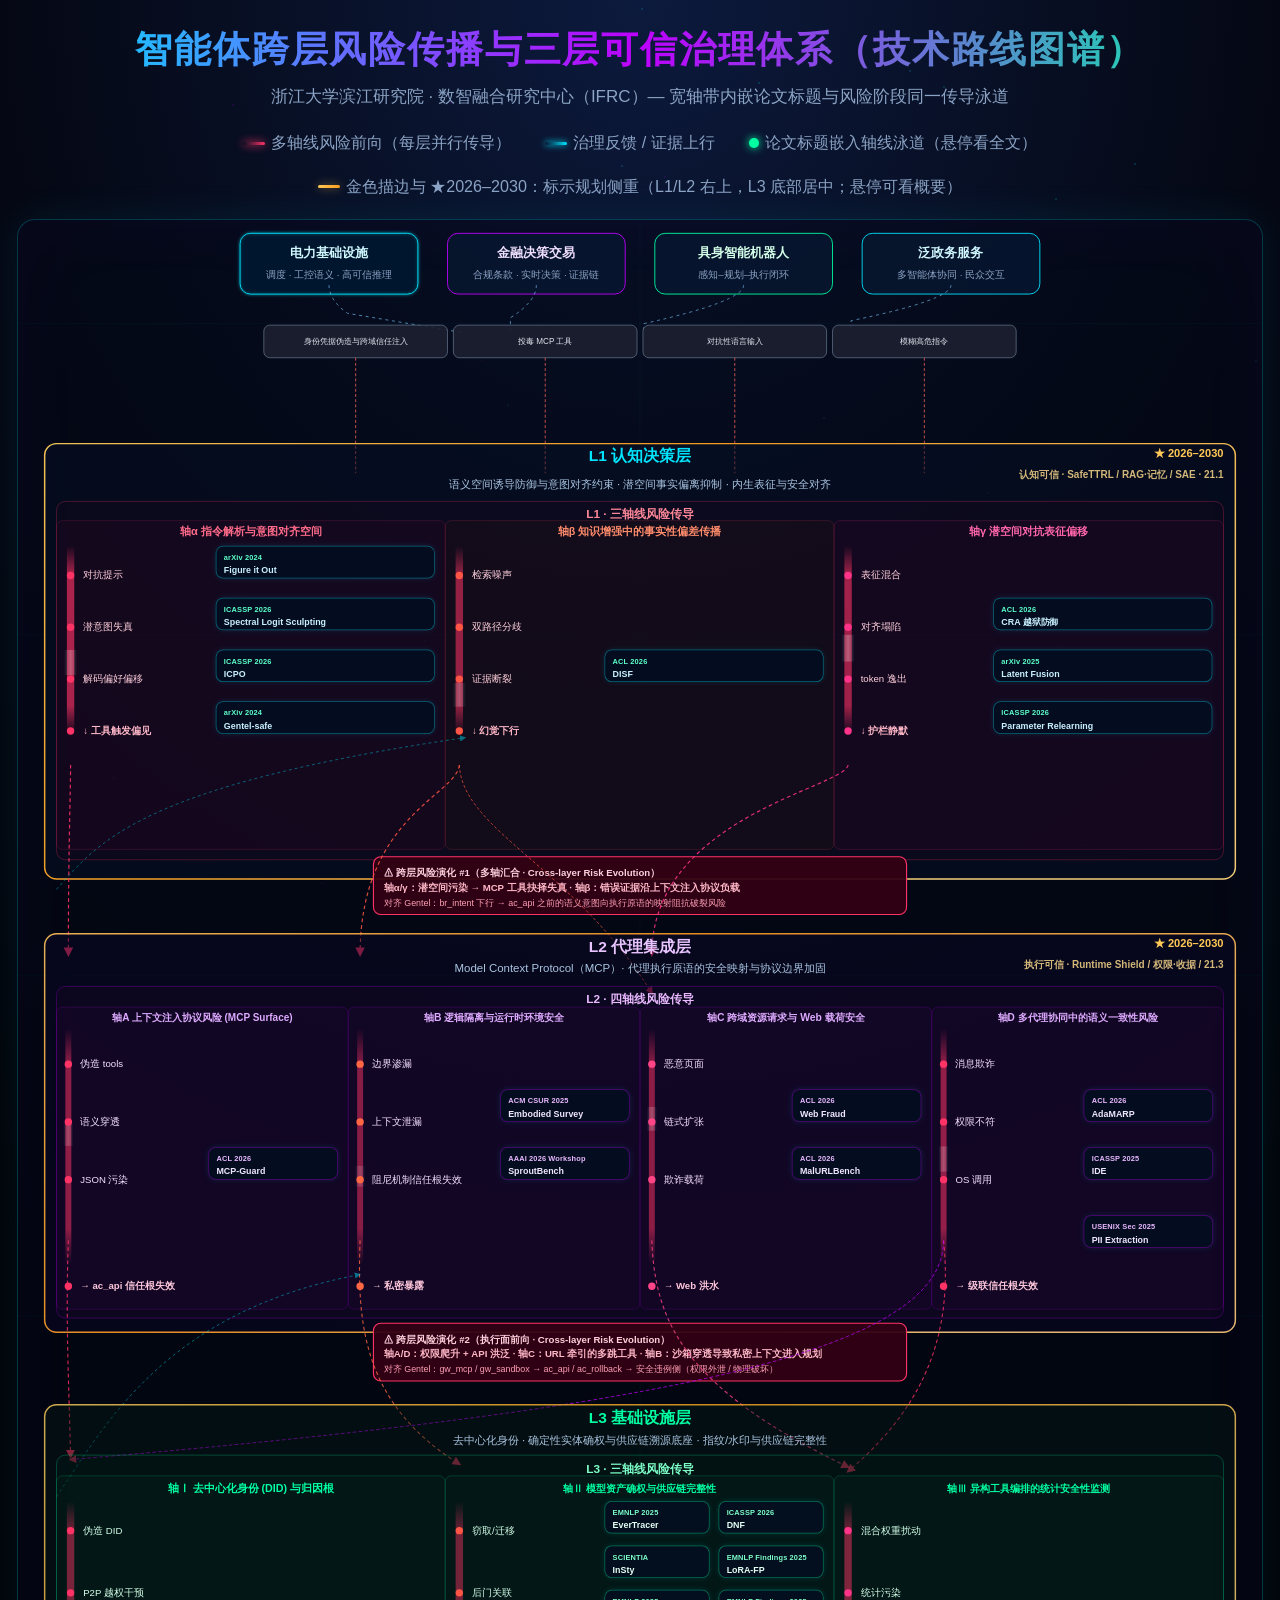
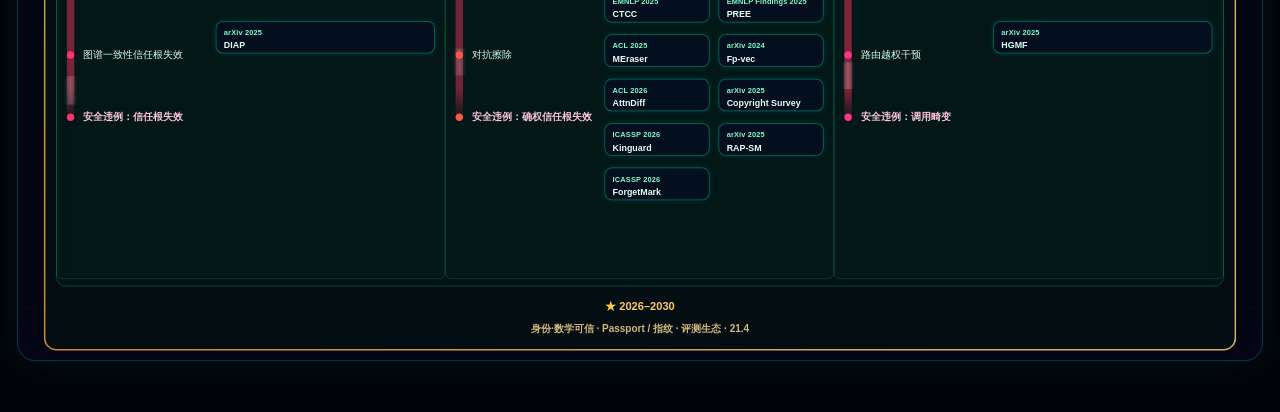
==== agent-trust-governance.html @ 6b352c1f "Update IFRC site: people roster, photos, and multilingual consistency. Co-authored-by: Cursor <curso" ====
<!DOCTYPE html>
<html lang="zh-CN">
<head>
  <meta charset="UTF-8" />
  <meta name="viewport" content="width=device-width, initial-scale=1" />
  <title>智能体跨层风险传播与三层可信治理体系 | 浙江大学滨江研究院数智融合研究中心</title>
  <script src="topology-i18n.js"></script>
  <style>
    :root {
      --bg-deep: #050814;
      --cy: #00e5ff;
      --pu: #bf00ff;
      --gn: #00ffa3;
      --rd: #ff3366;
      --amb: #7ecbff;
      --text: #e8f4ff;
      --text-dim: #8ba3c4;
      --panel: rgba(6, 14, 32, 0.92);
    }

    * { box-sizing: border-box; margin: 0; padding: 0; }

    html, body {
      min-height: 100%;
      font-family: "Segoe UI", "PingFang SC", "Microsoft YaHei", sans-serif;
      font-size: 17px;
      color: var(--text);
      background: radial-gradient(ellipse 100% 70% at 50% 0%, #0c1a3d 0%, var(--bg-deep) 50%, #020308 100%);
      overflow-x: auto;
    }

    .stars {
      position: fixed;
      inset: 0;
      pointer-events: none;
      z-index: 0;
      opacity: 0.65;
      background-image:
        radial-gradient(1px 1px at 12% 18%, rgba(255,255,255,0.35) 50%, transparent 51%),
        radial-gradient(1px 1px at 78% 42%, rgba(0,229,255,0.35) 50%, transparent 51%),
        radial-gradient(1.5px 1.5px at 44% 76%, rgba(191,0,255,0.3) 50%, transparent 51%);
      animation: twinkle 10s ease-in-out infinite alternate;
    }
    @keyframes twinkle {
      to { opacity: 1; filter: brightness(1.12); }
    }

    .page {
      position: relative;
      z-index: 1;
      max-width: 1720px;
      margin: 0 auto;
      padding: 1.5rem 1rem 3rem;
    }

    header {
      text-align: center;
      margin-bottom: 1.25rem;
    }
    header h1 {
      font-size: clamp(1.35rem, 3.2vw, 2.15rem);
      font-weight: 800;
      letter-spacing: 0.05em;
      background: linear-gradient(92deg, var(--cy), var(--pu), var(--gn));
      -webkit-background-clip: text;
      background-clip: text;
      color: transparent;
    }
    header .sub {
      margin-top: 0.5rem;
      font-size: 1rem;
      line-height: 1.65;
      color: var(--text-dim);
    }
    .legend {
      display: flex;
      flex-wrap: wrap;
      justify-content: center;
      gap: 1.25rem 2rem;
      margin: 1rem 0 1.25rem;
      font-size: 0.95rem;
      color: var(--text-dim);
    }
    .legend span { display: inline-flex; align-items: center; gap: 0.35rem; }
    .legend i {
      width: 22px;
      height: 3px;
      border-radius: 2px;
      display: inline-block;
    }
    .legend .l-risk { background: linear-gradient(90deg, transparent, var(--rd)); box-shadow: 0 0 8px var(--rd); }
    .legend .l-gov { background: linear-gradient(90deg, transparent, var(--cy)); box-shadow: 0 0 6px var(--cy); }
    .legend .l-data { width: 10px; height: 10px; border-radius: 50%; background: var(--gn); box-shadow: 0 0 8px var(--gn); }
    .legend .l-future {
      width: 22px;
      height: 3px;
      border-radius: 2px;
      background: linear-gradient(90deg, #ffc857, #ff9f1c);
      box-shadow: 0 0 10px rgba(255, 200, 87, 0.55);
    }

    .mega-wrap {
      position: relative;
      width: 100%;
      border-radius: 18px;
      border: 1px solid rgba(0,229,255,0.22);
      box-shadow:
        0 0 40px rgba(0,229,255,0.08),
        inset 0 0 80px rgba(191,0,255,0.04);
      background: rgba(4, 10, 24, 0.55);
      overflow: visible;
    }

    .mega-wrap svg.graph-svg {
      display: block;
      width: 100%;
      height: auto;
      vertical-align: top;
    }

    /* 论文徽章 */
    .paper-badge-wrap {
      position: relative;
      width: 100%;
      height: 100%;
      display: flex;
      flex-direction: column;
      z-index: 1;
    }
    /* 悬停时抬升整枚胶囊；脚本会将 foreignObject 移到图层末尾以越过其它 SVG 兄弟 */
    .paper-badge-wrap:hover { z-index: 2147483647; }

    .axis-paper-block {
      box-sizing: border-box;
      flex: 1 1 auto;
      width: 100%;
      height: 100%;
      padding: 8px 10px;
      font-size: 12px;
      line-height: 1.38;
      font-family: "Segoe UI", "PingFang SC", "Microsoft YaHei", sans-serif;
      color: #c8f0ff;
      background: rgba(4, 14, 32, 0.94);
      border: 1px solid rgba(0, 229, 255, 0.42);
      border-radius: 10px;
      cursor: default;
      overflow: visible;
      word-break: break-word;
      hyphens: auto;
      box-shadow: 0 0 8px rgba(0, 229, 255, 0.12);
      transition: border-color 0.2s, box-shadow 0.2s, transform 0.15s;
    }
    .axis-paper-block:hover {
      border-color: rgba(191, 0, 255, 0.75);
      box-shadow: 0 0 14px rgba(191, 0, 255, 0.22);
      transform: translateY(-0.5px);
    }
    .axis-paper-block .pv {
      color: #5dffcb;
      font-weight: 700;
      font-size: 10px;
      display: block;
      margin-bottom: 2px;
      letter-spacing: 0.02em;
    }
    .axis-paper-block .paper-short {
      font-weight: 600;
      display: block;
    }

    .paper-tooltip {
      display: none;
      position: absolute;
      left: 0;
      top: calc(100% + 6px);
      z-index: 2147483647;
      min-width: min(360px, 72vw);
      max-width: min(400px, 86vw);
      padding: 10px 14px;
      font-size: 12px;
      line-height: 1.65;
      font-weight: 500;
      color: #eaf6ff;
      background: rgba(8, 18, 42, 0.97);
      border: 1px solid rgba(0, 229, 255, 0.45);
      border-radius: 12px;
      box-shadow: 0 12px 36px rgba(0, 0, 0, 0.55), 0 0 20px rgba(191, 0, 255, 0.15);
      white-space: pre-wrap;
      pointer-events: none;
    }
    .paper-badge-wrap:hover .paper-tooltip {
      display: block;
    }
    .axis-paper-block.layer2 { border-color: rgba(191, 0, 255, 0.42); color: #f0e6ff; }
    .axis-paper-block.layer2 .pv { color: #e9b8ff; }
    .axis-paper-block.layer3 { border-color: rgba(0, 255, 163, 0.42); color: #e4fff4; }
    .axis-paper-block.layer3 .pv { color: #7dffc8; }

    /* 嵌入主页 iframe：与主页 body 同款多层渐变，视觉一体；禁止滚动条 */
    html.topology-embed {
      overflow: hidden;
      max-width: 100%;
      background-color: #050814;
      background-image:
        radial-gradient(ellipse 100% 70% at 50% 0%, #0c1a3d 0%, transparent 58%),
        radial-gradient(ellipse 90% 50% at 92% 22%, rgba(191, 0, 255, 0.055), transparent 52%),
        radial-gradient(ellipse 85% 48% at 8% 32%, rgba(0, 229, 255, 0.045), transparent 50%),
        linear-gradient(180deg, #050814 0%, #020308 100%);
    }

    body.topology-embed {
      min-height: 0;
      overflow: hidden;
      background-color: transparent;
      background-image: none;
    }
    body.topology-embed .stars { display: none; }
    body.topology-embed header,
    body.topology-embed .legend { display: none; }
    body.topology-embed .page {
      max-width: none;
      margin: 0;
      padding: 0;
    }
    body.topology-embed .mega-wrap {
      border: none;
      border-radius: 0;
      box-shadow: none;
      background: transparent;
    }
    body.topology-embed .axis-paper-block {
      font-size: 13px;
      line-height: 1.4;
      padding: 10px 12px;
      border-radius: 10px;
    }
    body.topology-embed .axis-paper-block .pv {
      font-size: 11px;
      margin-bottom: 3px;
    }
    body.topology-embed .paper-tooltip {
      font-size: 13px;
      line-height: 1.72;
      padding: 12px 16px;
      max-width: min(420px, 90vw);
    }
  </style>
</head>
<body>
  <script>
    (function () {
      if (/[?&]embed=1(?:&|$)/.test(location.search)) {
        document.documentElement.classList.add('topology-embed');
        document.body.classList.add('topology-embed');
      }
    })();
  </script>
  <div class="stars" aria-hidden="true"></div>
  <div class="page">
    <header>
      <h1 data-i18n="hdrTitle">智能体跨层风险传播与三层可信治理体系（技术路线图谱）</h1>
      <p class="sub" data-i18n="hdrSub">浙江大学滨江研究院 · 数智融合研究中心（IFRC）— 宽轴带内嵌论文标题与风险阶段同一传导泳道</p>
    </header>

    <div class="legend" aria-hidden="true">
      <span><i class="l-risk"></i> <span data-i18n="legRisk">多轴线风险前向（每层并行传导）</span></span>
      <span><i class="l-gov"></i> <span data-i18n="legGov">治理反馈 / 证据上行</span></span>
      <span><i class="l-data"></i> <span data-i18n="legData">论文标题嵌入轴线泳道（悬停看全文）</span></span>
      <span><i class="l-future"></i> <span data-i18n="legFuture">金色描边与 ★2026–2030：标示规划侧重（L1/L2 右上，L3 底部居中；悬停可看概要）</span></span>
    </div>

    <div class="mega-wrap" id="mega">
      <svg class="graph-svg" viewBox="0 0 1680 2350" xmlns="http://www.w3.org/2000/svg" aria-label="跨层技术路线图">
        <defs>
          <linearGradient id="gFutureStroke" x1="0%" y1="0%" x2="100%" y2="50%">
            <stop offset="0%" stop-color="#ffc857"/>
            <stop offset="45%" stop-color="#ff9f1c"/>
            <stop offset="100%" stop-color="#ffd175"/>
          </linearGradient>
          <linearGradient id="gRisk" x1="0%" y1="0%" x2="0%" y2="100%">
            <stop offset="0%" stop-color="#ff3366" stop-opacity="0"/>
            <stop offset="15%" stop-color="#ff3366" stop-opacity="0.85"/>
            <stop offset="85%" stop-color="#ff3366" stop-opacity="0.85"/>
            <stop offset="100%" stop-color="#ff3366" stop-opacity="0"/>
          </linearGradient>
          <linearGradient id="gBeam" x1="0%" y1="0%" x2="100%" y2="0%">
            <stop offset="0%" stop-color="#ffffff" stop-opacity="0"/>
            <stop offset="50%" stop-color="#ffffff" stop-opacity="0.9"/>
            <stop offset="100%" stop-color="#ffffff" stop-opacity="0"/>
          </linearGradient>
          <filter id="glowCyan" x="-50%" y="-50%" width="200%" height="200%">
            <feGaussianBlur stdDeviation="2.5" result="b"/>
            <feMerge><feMergeNode in="b"/><feMergeNode in="SourceGraphic"/></feMerge>
          </filter>
          <marker id="arrRisk" markerWidth="8" markerHeight="8" refX="6" refY="4" orient="auto">
            <path d="M0,0 L8,4 L0,8 Z" fill="#ff3366"/>
          </marker>
          <marker id="arrGov" markerWidth="7" markerHeight="7" refX="6" refY="3.5" orient="auto">
            <path d="M0,0 L7,3.5 L0,7 Z" fill="#00e5ff"/>
          </marker>
        </defs>

        <g opacity="0.08" stroke="#00e5ff" stroke-width="0.5">
          <path d="M0,140 H1680 M0,560 H1680 M0,1020 H1680 M0,1480 H1680 M0,1920 H1680 M0,2280 H1680 M0,2350 H1680"/>
          <path d="M840,0 V2350"/>
        </g>

        <!-- 顶层行业应用 -->
        <g transform="translate(240, -6)">
          <rect x="60" y="24" width="240" height="82" rx="14" fill="rgba(8,22,48,0.85)" stroke="#00e5ff" stroke-width="1.2" filter="url(#glowCyan)"/>
          <text x="180" y="56" text-anchor="middle" fill="#cff8ff" font-size="17" font-weight="800" data-i18n="indPowT">电力基础设施</text>
          <text x="180" y="84" text-anchor="middle" fill="#8ba3c4" font-size="13" data-i18n="indPowS">调度 · 工控语义 · 高可信推理</text>

          <rect x="340" y="24" width="240" height="82" rx="14" fill="rgba(8,22,48,0.85)" stroke="#bf00ff" stroke-width="1.2"/>
          <text x="460" y="56" text-anchor="middle" fill="#f0e0ff" font-size="17" font-weight="800" data-i18n="indFinT">金融决策交易</text>
          <text x="460" y="84" text-anchor="middle" fill="#8ba3c4" font-size="13" data-i18n="indFinS">合规条款 · 实时决策 · 证据链</text>

          <rect x="620" y="24" width="240" height="82" rx="14" fill="rgba(8,22,48,0.85)" stroke="#00ffa3" stroke-width="1.2"/>
          <text x="740" y="56" text-anchor="middle" fill="#d4ffe8" font-size="17" font-weight="800" data-i18n="indEmbT">具身智能机器人</text>
          <text x="740" y="84" text-anchor="middle" fill="#8ba3c4" font-size="13" data-i18n="indEmbS">感知–规划–执行闭环</text>

          <rect x="900" y="24" width="240" height="82" rx="14" fill="rgba(8,22,48,0.85)" stroke="#00e5ff" stroke-width="1.2"/>
          <text x="1020" y="56" text-anchor="middle" fill="#cff8ff" font-size="17" font-weight="800" data-i18n="indPubT">泛政务服务</text>
          <text x="1020" y="84" text-anchor="middle" fill="#8ba3c4" font-size="13" data-i18n="indPubS">多智能体协同 · 民众交互</text>

          <path d="M180,94 Q180,114 205,132 L360,158" fill="none" stroke="#7ecbff" stroke-width="1.2" stroke-dasharray="4 5" opacity="0.7"/>
          <path d="M460,94 Q460,116 425,138 L425,158" fill="none" stroke="#7ecbff" stroke-width="1.2" stroke-dasharray="4 5" opacity="0.7"/>
          <path d="M740,94 Q740,116 605,146 L605,158" fill="none" stroke="#7ecbff" stroke-width="1.2" stroke-dasharray="4 5" opacity="0.7"/>
          <path d="M1020,94 Q1020,114 885,142 L885,158" fill="none" stroke="#7ecbff" stroke-width="1.2" stroke-dasharray="4 5" opacity="0.7"/>
        </g>

        <!-- 外部扰动源 -->
        <g transform="translate(332, 104)">
          <rect x="0" y="38" width="248" height="44" rx="8" fill="rgba(28,32,48,0.92)" stroke="#64748b"/>
          <text x="124" y="64" text-anchor="middle" fill="#e2e8f0" font-size="10.5" data-i18n="thr1">身份凭据伪造与跨域信任注入</text>
          <rect x="256" y="38" width="248" height="44" rx="8" fill="rgba(28,32,48,0.92)" stroke="#64748b"/>
          <text x="380" y="64" text-anchor="middle" fill="#e2e8f0" font-size="11" data-i18n="thr2">投毒 MCP 工具</text>
          <rect x="512" y="38" width="248" height="44" rx="8" fill="rgba(28,32,48,0.92)" stroke="#64748b"/>
          <text x="636" y="64" text-anchor="middle" fill="#e2e8f0" font-size="11" data-i18n="thr3">对抗性语言输入</text>
          <rect x="768" y="38" width="248" height="44" rx="8" fill="rgba(28,32,48,0.92)" stroke="#64748b"/>
          <text x="892" y="64" text-anchor="middle" fill="#e2e8f0" font-size="11" data-i18n="thr4">模糊高危指令</text>
        </g>

        <path d="M456,186 L456,342" fill="none" stroke="#ff665c" stroke-width="1.2" stroke-dasharray="4 3" opacity="0.85"/>
        <path d="M712,186 L712,342" fill="none" stroke="#ff665c" stroke-width="1.2" stroke-dasharray="4 3" opacity="0.85"/>
        <path d="M968,186 L968,342" fill="none" stroke="#ff665c" stroke-width="1.2" stroke-dasharray="4 3" opacity="0.85"/>
        <path d="M1224,186 L1224,342" fill="none" stroke="#ff665c" stroke-width="1.2" stroke-dasharray="4 3" opacity="0.85"/>

        <g transform="translate(0, 124)">
        <!-- ========== Layer 1 band ========== -->
        <rect x="36" y="178" width="1608" height="588" rx="16" fill="rgba(6,16,38,0.5)" stroke="rgba(0,229,255,0.28)"/>
        <rect x="36" y="178" width="1608" height="588" rx="16" fill="none" stroke="url(#gFutureStroke)" stroke-width="2" opacity="0.92">
          <animate attributeName="opacity" values="0.72;1;0.72" dur="4.5s" repeatCount="indefinite"/>
        </rect>
        <text x="840" y="202" text-anchor="middle" fill="#00e5ff" font-size="21" font-weight="900" data-i18n="l1Tit">L1 认知决策层</text>
        <text x="840" y="238" text-anchor="middle" fill="#a9c4e0" font-size="15.5" data-i18n="l1Sub">语义空间诱导防御与意图对齐约束 · 潜空间事实偏离抑制 · 内生表征与安全对齐</text>
        <g pointer-events="all">
          <title data-i18n="l1Tip">2026–2030 规划侧重（认知可信）：推理与测试时 RL 安全（TTRL）、RAG 白盒忠实度与记忆治理、机械可解释性（SAE）、机器遗忘、长期记忆投毒与世界模型表征风险（方向 21.1）等。</title>
          <text x="1628" y="196" text-anchor="end" fill="#ffc857" font-size="15" font-weight="900">★ 2026–2030</text>
          <text x="1628" y="224" text-anchor="end" fill="#d4b87a" font-size="13.5" font-weight="600" data-i18n="l1P2">认知可信 · SafeTTRL / RAG·记忆 / SAE · 21.1</text>
        </g>

        <!-- L1 中央 -->
        <g id="l1-risk-axes">
          <rect x="52" y="256" width="1576" height="484" rx="12" fill="rgba(45,0,25,0.18)" stroke="rgba(255,51,102,0.35)"/>
          <text x="840" y="278" text-anchor="middle" fill="#ff8899" font-size="16" font-weight="900" data-i18n="l1Hub">L1 · 三轴线风险传导</text>
          <!-- 轴 α -->
          <g>
            <rect x="52" y="282" width="525" height="444" rx="8" fill="rgba(80,0,40,0.12)" stroke="rgba(255,51,102,0.2)"/>
            <text x="314.5" y="302" text-anchor="middle" fill="#ff6b8a" font-size="15" font-weight="800" data-i18n="l1aT">轴α 指令解析与意图对齐空间</text>
            <rect x="66" y="316" width="10" height="254" rx="3" fill="url(#gRisk)" opacity="0.75"/>
            <rect x="62" y="326" width="18" height="34" fill="url(#gBeam)" opacity="0.28"><animate attributeName="y" values="326;522;326" dur="2.8s" repeatCount="indefinite"/></rect>
            <circle cx="71" cy="356" r="5" fill="#ff3366"/><text x="88" y="360" fill="#ffd0dc" font-size="13" data-i18n="l1a1">对抗提示</text>
            <circle cx="71" cy="426" r="5" fill="#ff3366"/><text x="88" y="430" fill="#ffd0dc" font-size="13" data-i18n="l1a2">潜意图失真</text>
            <circle cx="71" cy="496" r="5" fill="#ff3366"/><text x="88" y="500" fill="#ffd0dc" font-size="13" data-i18n="l1a3">解码偏好偏移</text>
            <circle cx="71" cy="566" r="5" fill="#ff3366"/><text x="88" y="570" fill="#ffb8c8" font-size="13" font-weight="800" data-i18n="l1a4">↓ 工具触发偏见</text>
          </g>
          <!-- 轴 β -->
          <g>
            <rect x="577" y="282" width="525" height="444" rx="8" fill="rgba(80,30,0,0.1)" stroke="rgba(255,85,80,0.22)"/>
            <text x="839.5" y="302" text-anchor="middle" fill="#ff8c6b" font-size="14.5" font-weight="800" data-i18n="l1bT">轴β 知识增强中的事实性偏差传播</text>
            <rect x="591" y="316" width="10" height="254" rx="3" fill="url(#gRisk)" opacity="0.65"/>
            <rect x="587" y="350" width="18" height="32" fill="url(#gBeam)" opacity="0.26"><animate attributeName="y" values="350;540;350" dur="3.1s" repeatCount="indefinite"/></rect>
            <circle cx="596" cy="356" r="5" fill="#ff5544"/><text x="613" y="360" fill="#ffd0dc" font-size="13" data-i18n="l1b1">检索噪声</text>
            <circle cx="596" cy="426" r="5" fill="#ff5544"/><text x="613" y="430" fill="#ffd0dc" font-size="13" data-i18n="l1b2">双路径分歧</text>
            <circle cx="596" cy="496" r="5" fill="#ff5544"/><text x="613" y="500" fill="#ffd0dc" font-size="13" data-i18n="l1b3">证据断裂</text>
            <circle cx="596" cy="566" r="5" fill="#ff5544"/><text x="613" y="570" fill="#ffb8c8" font-size="13" font-weight="800" data-i18n="l1b4">↓ 幻觉下行</text>
          </g>
          <!-- 轴 γ -->
          <g>
            <rect x="1102" y="282" width="526" height="444" rx="8" fill="rgba(80,0,55,0.12)" stroke="rgba(255,51,136,0.22)"/>
            <text x="1365" y="302" text-anchor="middle" fill="#ff66aa" font-size="15" font-weight="800" data-i18n="l1cT">轴γ 潜空间对抗表征偏移</text>
            <rect x="1116" y="316" width="10" height="254" rx="3" fill="url(#gRisk)" opacity="0.7"/>
            <rect x="1112" y="338" width="18" height="36" fill="url(#gBeam)" opacity="0.3"><animate attributeName="y" values="338;532;338" dur="2.5s" repeatCount="indefinite"/></rect>
            <circle cx="1121" cy="356" r="5" fill="#ff3388"/><text x="1138" y="360" fill="#ffd0dc" font-size="13" data-i18n="l1c1">表征混合</text>
            <circle cx="1121" cy="426" r="5" fill="#ff3388"/><text x="1138" y="430" fill="#ffd0dc" font-size="13" data-i18n="l1c2">对齐塌陷</text>
            <circle cx="1121" cy="496" r="5" fill="#ff3388"/><text x="1138" y="500" fill="#ffd0dc" font-size="13" data-i18n="l1c3">token 逸出</text>
            <circle cx="1121" cy="566" r="5" fill="#ff3388"/><text x="1138" y="570" fill="#ffb8c8" font-size="13" font-weight="800" data-i18n="l1c4">↓ 护栏静默</text>
          </g>
        </g>

        <!-- L1→L2 标注（画布居中，收窄宽度） -->
        <g transform="translate(480, 736)">
          <rect x="0" y="0" width="720" height="78" rx="10" fill="rgba(50,0,20,0.94)" stroke="#ff3366" stroke-width="1.5"/>
          <text x="14" y="26" fill="#ffd0dc" font-size="13" font-weight="900" data-i18n="e1a">⚠ 跨层风险演化 #1（多轴汇合 · Cross-layer Risk Evolution）</text>
          <text x="14" y="46" fill="#ffb8c8" font-size="13" font-weight="600" data-i18n="e1b">轴α/γ：潜空间污染 → MCP 工具抉择失真 · 轴β：错误证据沿上下文注入协议负载</text>
          <text x="14" y="66" fill="#ff9eb5" font-size="12" data-i18n="e1c">对齐 Gentel：br_intent 下行 → ac_api 之前的语义意图向执行原语的映射阻抗破裂风险</text>
        </g>

        <!-- L1→L2 弧线 -->
        <path d="M71,612 C71,652 68,722 68,868" fill="none" stroke="#ff3366" stroke-width="1.6" stroke-dasharray="5 4" marker-end="url(#arrRisk)" opacity="0.88"/>
        <path d="M596,612 C593,652 462,682 462,868" fill="none" stroke="#ff5544" stroke-width="1.6" stroke-dasharray="5 4" marker-end="url(#arrRisk)" opacity="0.85"/>
        <path d="M1121,612 C1118,642 856,682 856,868" fill="none" stroke="#ff3388" stroke-width="1.6" stroke-dasharray="5 4" marker-end="url(#arrRisk)" opacity="0.85"/>
        <path d="M596,612 C600,700 750,750 856,920" fill="none" stroke="#ff5544" stroke-width="1.3" stroke-dasharray="4 3" marker-end="url(#arrRisk)" opacity="0.7"/>
        <path d="M52,780 C106,720 158,640 604,575" fill="none" stroke="#00e5ff" stroke-width="1.2" stroke-dasharray="4 4" marker-end="url(#arrGov)" opacity="0.45"/>

        <!-- ========== Layer 2 band ========== -->
        <rect x="36" y="840" width="1608" height="538" rx="16" fill="rgba(12,8,40,0.45)" stroke="rgba(191,0,255,0.28)"/>
        <rect x="36" y="840" width="1608" height="538" rx="16" fill="none" stroke="url(#gFutureStroke)" stroke-width="2" opacity="0.92">
          <animate attributeName="opacity" values="0.72;1;0.72" dur="4.5s" repeatCount="indefinite" begin="0.6s"/>
        </rect>
        <text x="840" y="864" text-anchor="middle" fill="#e8c4ff" font-size="21" font-weight="900" data-i18n="l2Tit">L2 代理集成层</text>
        <text x="840" y="892" text-anchor="middle" fill="#a9c4e0" font-size="15.5" data-i18n="l2Sub">Model Context Protocol（MCP）· 代理执行原语的安全映射与协议边界加固</text>
        <g pointer-events="all">
          <title data-i18n="l2Tip">2026–2030 规划侧重（执行可信）：多模态与跨模态安全、具身语义—物理执行鸿沟、OS 级智能体沙箱与工具最小权限、工具收据与可验证执行、可控世界模型闭环评估与安全预演（方向 21.3）等。</title>
          <text x="1628" y="858" text-anchor="end" fill="#ffc857" font-size="15" font-weight="900">★ 2026–2030</text>
          <text x="1628" y="886" text-anchor="end" fill="#d4b87a" font-size="13.5" font-weight="600" data-i18n="l2P2">执行可信 · Runtime Shield / 权限·收据 / 21.3</text>
        </g>

        <!-- L2 中央 -->
        <g id="l2-risk-axes">
          <rect x="52" y="911" width="1576" height="448" rx="12" fill="rgba(40,10,45,0.18)" stroke="rgba(191,0,255,0.35)"/>
          <text x="840" y="934" text-anchor="middle" fill="#e9b8ff" font-size="16" font-weight="900" data-i18n="l2Hub">L2 · 四轴线风险传导</text>
          <!-- A -->
          <g>
            <rect x="52" y="939" width="394" height="408" rx="8" fill="rgba(60,10,70,0.14)" stroke="rgba(191,0,255,0.22)"/>
            <text x="249" y="958" text-anchor="middle" fill="#ddaaff" font-size="13.5" font-weight="800" data-i18n="l2aT">轴A 上下文注入协议风险 (MCP Surface)</text>
            <rect x="64" y="968" width="8" height="318" rx="2" fill="url(#gRisk)" opacity="0.62"/>
            <rect x="61" y="984" width="14" height="30" fill="url(#gBeam)" opacity="0.22"><animate attributeName="y" values="984;1166;984" dur="2.7s" repeatCount="indefinite"/></rect>
            <circle cx="68" cy="1016" r="5" fill="#ff3366"/><text x="84" y="1020" fill="#f5e0ff" font-size="13" data-i18n="l2a1">伪造 tools</text>
            <circle cx="68" cy="1094" r="5" fill="#ff3366"/><text x="84" y="1098" fill="#f5e0ff" font-size="13" data-i18n="l2a2">语义穿透</text>
            <circle cx="68" cy="1172" r="5" fill="#ff3366"/><text x="84" y="1176" fill="#f5e0ff" font-size="13" data-i18n="l2a3">JSON 污染</text>
            <circle cx="68" cy="1316" r="5" fill="#ff3366"/><text x="84" y="1320" fill="#ffc8dc" font-size="13" font-weight="800" data-i18n="l2a4">→ ac_api 信任根失效</text>
          </g>
          <!-- B -->
          <g>
            <rect x="446" y="939" width="394" height="408" rx="8" fill="rgba(60,10,70,0.14)" stroke="rgba(191,0,255,0.22)"/>
            <text x="643" y="958" text-anchor="middle" fill="#ddaaff" font-size="14" font-weight="800" data-i18n="l2bT">轴B 逻辑隔离与运行时环境安全</text>
            <rect x="458" y="968" width="8" height="318" rx="2" fill="url(#gRisk)" opacity="0.58"/>
            <rect x="455" y="1000" width="14" height="28" fill="url(#gBeam)" opacity="0.2"><animate attributeName="y" values="1000;1184;1000" dur="3.2s" repeatCount="indefinite"/></rect>
            <circle cx="462" cy="1016" r="5" fill="#ff6644"/><text x="478" y="1020" fill="#f5e0ff" font-size="13" data-i18n="l2b1">边界渗漏</text>
            <circle cx="462" cy="1094" r="5" fill="#ff6644"/><text x="478" y="1098" fill="#f5e0ff" font-size="13" data-i18n="l2b2">上下文泄漏</text>
            <circle cx="462" cy="1172" r="5" fill="#ff6644"/><text x="478" y="1176" fill="#f5e0ff" font-size="13" data-i18n="l2b3">阻尼机制信任根失效</text>
            <circle cx="462" cy="1316" r="5" fill="#ff6644"/><text x="478" y="1320" fill="#ffc8dc" font-size="13" font-weight="800" data-i18n="l2b4">→ 私密暴露</text>
          </g>
          <!-- C -->
          <g>
            <rect x="840" y="939" width="394" height="408" rx="8" fill="rgba(60,10,70,0.14)" stroke="rgba(191,0,255,0.22)"/>
            <text x="1037" y="958" text-anchor="middle" fill="#ddaaff" font-size="14" font-weight="800" data-i18n="l2cT">轴C 跨域资源请求与 Web 载荷安全</text>
            <rect x="852" y="968" width="8" height="318" rx="2" fill="url(#gRisk)" opacity="0.6"/>
            <rect x="849" y="992" width="14" height="32" fill="url(#gBeam)" opacity="0.24"><animate attributeName="y" values="992;1176;992" dur="2.4s" repeatCount="indefinite"/></rect>
            <circle cx="856" cy="1016" r="5" fill="#ff4488"/><text x="872" y="1020" fill="#f5e0ff" font-size="13" data-i18n="l2c1">恶意页面</text>
            <circle cx="856" cy="1094" r="5" fill="#ff4488"/><text x="872" y="1098" fill="#f5e0ff" font-size="13" data-i18n="l2c2">链式扩张</text>
            <circle cx="856" cy="1172" r="5" fill="#ff4488"/><text x="872" y="1176" fill="#f5e0ff" font-size="13" data-i18n="l2c3">欺诈载荷</text>
            <circle cx="856" cy="1316" r="5" fill="#ff4488"/><text x="872" y="1320" fill="#ffc8dc" font-size="13" font-weight="800" data-i18n="l2c4">→ Web 洪水</text>
          </g>
          <!-- D -->
          <g>
            <rect x="1234" y="939" width="394" height="408" rx="8" fill="rgba(60,10,70,0.14)" stroke="rgba(191,0,255,0.22)"/>
            <text x="1431" y="958" text-anchor="middle" fill="#ddaaff" font-size="13.5" font-weight="800" data-i18n="l2dT">轴D 多代理协同中的语义一致性风险</text>
            <rect x="1246" y="968" width="8" height="318" rx="2" fill="url(#gRisk)" opacity="0.64"/>
            <rect x="1243" y="996" width="14" height="34" fill="url(#gBeam)" opacity="0.25"><animate attributeName="y" values="996;1180;996" dur="2.9s" repeatCount="indefinite"/></rect>
            <circle cx="1250" cy="1016" r="5" fill="#ff3366"/><text x="1266" y="1020" fill="#f5e0ff" font-size="13" data-i18n="l2d1">消息欺诈</text>
            <circle cx="1250" cy="1094" r="5" fill="#ff3366"/><text x="1266" y="1098" fill="#f5e0ff" font-size="13" data-i18n="l2d2">权限不符</text>
            <circle cx="1250" cy="1172" r="5" fill="#ff3366"/><text x="1266" y="1176" fill="#f5e0ff" font-size="13" data-i18n="l2d3">OS 调用</text>
            <circle cx="1250" cy="1316" r="5" fill="#ff3366"/><text x="1266" y="1320" fill="#ffc8dc" font-size="13" font-weight="800" data-i18n="l2d4">→ 级联信任根失效</text>
          </g>
        </g>

        <!-- L2→L3 标注（画布居中，收窄宽度） -->
        <g transform="translate(480, 1366)">
          <rect x="0" y="0" width="720" height="78" rx="10" fill="rgba(50,0,20,0.94)" stroke="#ff3366" stroke-width="1.5"/>
          <text x="14" y="26" fill="#ffd0dc" font-size="13" font-weight="900" data-i18n="e2a">⚠ 跨层风险演化 #2（执行面前向 · Cross-layer Risk Evolution）</text>
          <text x="14" y="46" fill="#ffb8c8" font-size="13" font-weight="600" data-i18n="e2b">轴A/D：权限爬升 + API 洪泛 · 轴C：URL 牵引的多跳工具 · 轴B：沙箱穿透导致私密上下文进入规划</text>
          <text x="14" y="66" fill="#ff9eb5" font-size="12" data-i18n="e2c">对齐 Gentel：gw_mcp / gw_sandbox → ac_api / ac_rollback → 安全违例侧（权限外泄 / 物理破坏）</text>
        </g>

        <path d="M68,1254 C64,1364 69,1454 71,1546" fill="none" stroke="#ff3366" stroke-width="1.5" stroke-dasharray="5 4" marker-end="url(#arrRisk)" opacity="0.82"/>
        <path d="M462,1254 C458,1364 464,1474 596,1556" fill="none" stroke="#ff6644" stroke-width="1.5" stroke-dasharray="5 4" marker-end="url(#arrRisk)" opacity="0.8"/>
        <path d="M856,1254 C860,1364 900,1454 1121,1560" fill="none" stroke="#ff4488" stroke-width="1.5" stroke-dasharray="5 4" marker-end="url(#arrRisk)" opacity="0.8"/>
        <path d="M1250,1254 C1262,1374 1230,1474 1121,1566" fill="none" stroke="#ff3366" stroke-width="1.5" stroke-dasharray="5 4" marker-end="url(#arrRisk)" opacity="0.8"/>
        <path d="M1250,1254 C1250,1400 900,1480 71,1550" fill="none" stroke="#bf00ff" stroke-width="1.3" stroke-dasharray="5 3" marker-end="url(#arrRisk)" opacity="0.75"/>
        <path d="M52,1600 C120,1500 200,1350 462,1300" fill="none" stroke="#00e5ff" stroke-width="1.2" stroke-dasharray="4 4" marker-end="url(#arrGov)" opacity="0.48"/>

        <!-- ========== Layer 3 band（加高底部留白，避免泳道与规划角标被 viewBox 裁切） -->
        <rect x="36" y="1476" width="1608" height="736" rx="16" fill="rgba(6,28,22,0.4)" stroke="rgba(0,255,163,0.28)"/>
        <rect x="36" y="1476" width="1608" height="736" rx="16" fill="none" stroke="url(#gFutureStroke)" stroke-width="2" opacity="0.92">
          <animate attributeName="opacity" values="0.72;1;0.72" dur="4.5s" repeatCount="indefinite" begin="1.2s"/>
        </rect>
        <text x="840" y="1501" text-anchor="middle" fill="#00ffa3" font-size="21" font-weight="900" data-i18n="l3Tit">L3 基础设施层</text>
        <text x="840" y="1529" text-anchor="middle" fill="#a9c4e0" font-size="15.5" data-i18n="l3Sub">去中心化身份 · 确定性实体确权与供应链溯源底座 · 指纹/水印与供应链完整性</text>
        <g pointer-events="all">
          <title data-i18n="l3Tip">2026–2030 规划侧重：身份可信（DID/VC、Agent Passport）、模型指纹与供应链溯源；数学可信（形式化验证、隐私保护推理）；生态与评测可信（多智能体信任与共谋治理、HAAF/全息评测、实验平台）；可认证世界模型安全（21.4）。</title>
          <text x="840" y="2158" text-anchor="middle" fill="#ffc857" font-size="15" font-weight="900">★ 2026–2030</text>
          <text x="840" y="2188" text-anchor="middle" fill="#d4b87a" font-size="13.5" font-weight="600" data-i18n="l3P2">身份·数学可信 · Passport / 指纹 · 评测生态 · 21.4</text>
        </g>

        <!-- L3 中央 -->
        <g id="l3-risk-axes">
          <rect x="52" y="1544" width="1576" height="582" rx="12" fill="rgba(0,35,28,0.2)" stroke="rgba(0,255,163,0.32)"/>
          <text x="840" y="1568" text-anchor="middle" fill="#7dffc8" font-size="16" font-weight="900" data-i18n="l3Hub">L3 · 三轴线风险传导</text>
          <!-- 轴Ⅰ -->
          <g>
            <rect x="52" y="1572" width="525" height="544" rx="8" fill="rgba(0,45,35,0.18)" stroke="rgba(0,255,163,0.22)"/>
            <text x="314.5" y="1594" text-anchor="middle" fill="#00ffa3" font-size="14.5" font-weight="800" data-i18n="l3iT">轴Ⅰ 去中心化身份 (DID) 与归因根</text>
            <rect x="66" y="1606" width="10" height="298" rx="3" fill="url(#gRisk)" opacity="0.55"/>
            <rect x="62" y="1628" width="18" height="38" fill="url(#gBeam)" opacity="0.22"><animate attributeName="y" values="1628;1866;1628" dur="3.4s" repeatCount="indefinite"/></rect>
            <circle cx="71" cy="1646" r="5" fill="#ff3366"/><text x="88" y="1650" fill="#d4ffe8" font-size="13" data-i18n="l3i1">伪造 DID</text>
            <circle cx="71" cy="1730" r="5" fill="#ff3366"/><text x="88" y="1734" fill="#d4ffe8" font-size="13" data-i18n="l3i2">P2P 越权干预</text>
            <circle cx="71" cy="1814" r="5" fill="#ff3366"/><text x="88" y="1818" fill="#d4ffe8" font-size="13" data-i18n="l3i3">图谱一致性信任根失效</text>
            <circle cx="71" cy="1898" r="5" fill="#ff3366"/><text x="88" y="1902" fill="#ffc8dc" font-size="13" font-weight="800" data-i18n="l3i4">安全违例：信任根失效</text>
          </g>
          <!-- 轴Ⅱ -->
          <g>
            <rect x="577" y="1572" width="525" height="544" rx="8" fill="rgba(0,45,35,0.18)" stroke="rgba(0,255,163,0.22)"/>
            <text x="839.5" y="1594" text-anchor="middle" fill="#00ffa3" font-size="14" font-weight="800" data-i18n="l3iiT">轴Ⅱ 模型资产确权与供应链完整性</text>
            <rect x="591" y="1606" width="10" height="298" rx="3" fill="url(#gRisk)" opacity="0.52"/>
            <rect x="587" y="1644" width="18" height="36" fill="url(#gBeam)" opacity="0.2"><animate attributeName="y" values="1644;1886;1644" dur="2.8s" repeatCount="indefinite"/></rect>
            <circle cx="596" cy="1646" r="5" fill="#ff5544"/><text x="613" y="1650" fill="#d4ffe8" font-size="13" data-i18n="l3ii1">窃取/迁移</text>
            <circle cx="596" cy="1730" r="5" fill="#ff5544"/><text x="613" y="1734" fill="#d4ffe8" font-size="13" data-i18n="l3ii2">后门关联</text>
            <circle cx="596" cy="1814" r="5" fill="#ff5544"/><text x="613" y="1818" fill="#d4ffe8" font-size="13" data-i18n="l3ii3">对抗擦除</text>
            <circle cx="596" cy="1898" r="5" fill="#ff5544"/><text x="613" y="1902" fill="#ffc8dc" font-size="13" font-weight="800" data-i18n="l3ii4">安全违例：确权信任根失效</text>
          </g>
          <!-- 轴Ⅲ -->
          <g>
            <rect x="1102" y="1572" width="526" height="544" rx="8" fill="rgba(0,45,35,0.18)" stroke="rgba(0,255,163,0.22)"/>
            <text x="1365" y="1594" text-anchor="middle" fill="#00ffa3" font-size="13.5" font-weight="800" data-i18n="l3iiiT">轴Ⅲ 异构工具编排的统计安全性监测</text>
            <rect x="1116" y="1606" width="10" height="298" rx="3" fill="url(#gRisk)" opacity="0.58"/>
            <rect x="1112" y="1632" width="18" height="36" fill="url(#gBeam)" opacity="0.24"><animate attributeName="y" values="1632;1886;1632" dur="3s" repeatCount="indefinite"/></rect>
            <circle cx="1121" cy="1646" r="5" fill="#ff3388"/><text x="1138" y="1650" fill="#d4ffe8" font-size="13" data-i18n="l3iii1">混合权重扰动</text>
            <circle cx="1121" cy="1730" r="5" fill="#ff3388"/><text x="1138" y="1734" fill="#d4ffe8" font-size="13" data-i18n="l3iii2">统计污染</text>
            <circle cx="1121" cy="1814" r="5" fill="#ff3388"/><text x="1138" y="1818" fill="#d4ffe8" font-size="13" data-i18n="l3iii3">路由越权干预</text>
            <circle cx="1121" cy="1898" r="5" fill="#ff3388"/><text x="1138" y="1902" fill="#ffc8dc" font-size="13" font-weight="800" data-i18n="l3iii4">安全违例：调用畸变</text>
          </g>
        </g>
        <!-- L2 → L3（内部冗余竖向连线已移除，跨层弧线见上层） -->
      </svg>
    </div>
  </div>

  <script>
    (function () {
      if (typeof applyTopologyI18n === 'function') applyTopologyI18n();

      var SVG_NS = 'http://www.w3.org/2000/svg';
      var XHTML_NS = 'http://www.w3.org/1999/xhtml';
      var embed = document.body.classList.contains('topology-embed');

      var papers = [
        { layer: 1, lane: 0, short: 'Figure it Out', venue: 'arXiv 2024', full: 'Figure it Out: Analyzing-based Jailbreak Attack on Large Language Models' },
        { layer: 1, lane: 0, short: 'Spectral Logit Sculpting', venue: 'ICASSP 2026', full: 'Spectral Logit Sculpting: Adaptive Low-Rank Logit Transformation for Controlled Text Generation' },
        { layer: 1, lane: 0, short: 'ICPO', venue: 'ICASSP 2026', full: 'ICPO: Illocution-Calibrated Policy Optimization for Multi-Turn Conversation' },
        { layer: 1, lane: 0, short: 'Gentel-safe', venue: 'arXiv 2024', full: 'Gentel-safe: A unified benchmark and shielding framework for defending against prompt injection attacks' },
        { layer: 1, lane: 1, short: 'DISF', venue: 'ACL 2026', full: 'DISF: Detecting Hallucinations in Retrieval-Augmented Generation via Dual-path Internal State Forcing Framework' },
        { layer: 1, lane: 2, short: 'CRA 越狱防御', venue: 'ACL 2026', full: 'Silencing the Guardrails: Inference-Time Jailbreaking via Dynamic Contextual Representation Ablation\n\n*Note: This framework utilizes additive masking for inference-time internal state modulation.' },
        { layer: 1, lane: 2, short: 'Latent Fusion', venue: 'arXiv 2025', full: 'Latent Fusion Jailbreak: Blending Harmful and Harmless Representations to Elicit Unsafe LLM Outputs' },
        { layer: 1, lane: 2, short: 'Parameter Relearning', venue: 'ICASSP 2026', full: 'Parameter Localization and Relearning for Safety Disalignment in Large Language Models' },
        { layer: 2, lane: 0, short: 'MCP-Guard', venue: 'ACL 2026', full: 'Model Context Protocol (MCP) — MCP-Guard: A Multi-Stage Defense-in-Depth Framework for Securing Model Context Protocol in Agentic AI' },
        { layer: 2, lane: 1, short: 'Embodied Survey', venue: 'ACM CSUR 2025', full: 'Towards robust and secure embodied AI: A survey on vulnerabilities and attacks.\n\n*通讯作者: M. Han' },
        { layer: 2, lane: 1, short: 'SproutBench', venue: 'AAAI 2026 Workshop', full: 'SproutBench: A Benchmark for Safe and Ethical Large Language Models for Youth' },
        { layer: 2, lane: 2, short: 'Web Fraud', venue: 'ACL 2026', full: 'Web Fraud Attacks Against LLM-Driven Multi-Agent Systems' },
        { layer: 2, lane: 2, short: 'MalURLBench', venue: 'ACL 2026', full: 'MalURLBench: A Benchmark Evaluating Agents\' Vulnerabilities When Processing Web URLs' },
        { layer: 2, lane: 3, short: 'AdaMARP', venue: 'ACL 2026', full: 'AdaMARP: An Adaptive Multi-Agent Interaction Framework for General Immersive Role-Playing' },
        { layer: 2, lane: 3, short: 'IDE', venue: 'ICASSP 2025', full: 'IDE: A Multi-Agent-Driven Iterative Framework for Dynamic Evaluation of LLMs' },
        { layer: 2, lane: 3, short: 'PII Extraction', venue: 'USENIX Sec 2025', full: 'Effective PII Extraction from LLMs through Augmented Few-Shot Learning' },
        { layer: 3, lane: 0, short: 'DIAP', venue: 'arXiv 2025', full: 'DIAP: A Decentralized Agent Identity Protocol with Zero-Knowledge Proofs and a Hybrid P2P Stack' },
        { layer: 3, lane: 2, short: 'HGMF', venue: 'arXiv 2025', full: 'HGMF: A Hierarchical Gaussian Mixture Framework for Scalable Tool Invocation by LLM' },
        { layer: 3, lane: 1, short: 'EverTracer', venue: 'EMNLP 2025', full: 'EverTracer: Hunting Stolen Large Language Models via Stealthy and Robust Probabilistic Fingerprint' },
        { layer: 3, lane: 1, short: 'InSty', venue: 'SCIENTIA', full: 'InSty: A Robust Multi-Level Cross-Granularity Fingerprint Embedding Algorithm for Multi-Turn Dialogue in Large Language Models' },
        { layer: 3, lane: 1, short: 'CTCC', venue: 'EMNLP 2025', full: 'CTCC: A Robust and Stealthy Fingerprinting Framework for Large Language Models via Cross-Turn Contextual Correlation Backdoor' },
        { layer: 3, lane: 1, short: 'MEraser', venue: 'ACL 2025', full: 'MEraser: An Effective Fingerprint Erasure Approach for Large Language Models' },
        { layer: 3, lane: 1, short: 'AttnDiff', venue: 'ACL 2026', full: 'AttnDiff: Attention-based Differential Fingerprinting for Large Language Models' },
        { layer: 3, lane: 1, short: 'Kinguard', venue: 'ICASSP 2026', full: 'Kinguard: Hierarchical Kinship-Aware Fingerprinting to Defend Against Large Language Model Stealing' },
        { layer: 3, lane: 1, short: 'ForgetMark', venue: 'ICASSP 2026', full: 'ForgetMark: Stealthy Fingerprint Embedding via Targeted Unlearning in Language Models' },
        { layer: 3, lane: 1, short: 'DNF', venue: 'ICASSP 2026', full: 'DNF: Dual-Layer Nested Fingerprinting for Large Language Model Intellectual Property Protection' },
        { layer: 3, lane: 1, short: 'LoRA-FP', venue: 'EMNLP Findings 2025', full: 'Unlocking the Effectiveness of LoRA-FP for Seamless Transfer Implantation of Fingerprints in Downstream Models' },
        { layer: 3, lane: 1, short: 'PREE', venue: 'EMNLP Findings 2025', full: 'PREE: Towards Harmless and Adaptive Fingerprint Editing in Large Language Models via Knowledge Prefix Enhancement' },
        { layer: 3, lane: 1, short: 'Fp-vec', venue: 'arXiv 2024', full: 'Fp-vec: Fingerprinting large language models via efficient vector addition' },
        { layer: 3, lane: 1, short: 'Copyright Survey', venue: 'arXiv 2025', full: 'Copyright Protection for Large Language Models: A Survey of Methods, Challenges, and Trends' },
        { layer: 3, lane: 1, short: 'RAP-SM', venue: 'arXiv 2025', full: 'RAP-SM: Robust Adversarial Prompt via Shadow Models for Copyright Verification of Large Language Models' }
      ];

      // 泳道区域左侧绝对 X 坐标
      var laneXs = {
        1: [52, 577, 1102],
        2: [52, 446, 840, 1234],
        3: [52, 577, 1102]
      };

      // ================= 彻底修复错位问题的核心坐标系 =================
      var PILL_INNER_W13 = 525; // 3列宽
      var PILL_INNER_W2 = 394;  // 4列宽
      var PILL_PAD_R = 14;      // 右侧留白
      var PILL_GAP = 12;        // L3 内部双列间距
      var PILL_H = embed ? 54 : 44;
      
      // 修复横向遮盖：统一硬编码最安全的横向偏移量（保证不遮挡左侧任意长文本）
      var L13_TEXT_SAFE = 215; 
      var L2_TEXT_SAFE = 205;  

      // 修复纵向溢出：彻底放弃相对数值，强行绑定到节点之间绝对且安全的留白区域
      // (完美规避所有层级 Title 和 SVG 圆点文字)
      var L1_SLOT_TOP = [316, 386, 456, 526, 596];
      var L2_SLOT_TOP = [972, 1050, 1128, 1220, 1298];
      var L3_SLOT_TOP = [1606, 1684, 1768, 1852, 1936];
      var L3_LANE1_ROW_TOP = [1606, 1666, 1726, 1786, 1846, 1906, 1966, 2026, 2086];

      function sliceSlotsCentered(slots, count) {
        if (count <= 0 || !slots.length) return [];
        if (count >= slots.length) return slots.slice();
        var start = Math.floor((slots.length - count) / 2);
        return slots.slice(start, start + count);
      }

      function paperBox(layer, lane, indexInLane, countInLane) {
        var lx = laneXs[layer][lane];
        var h = PILL_H;
        var textSafe = (layer === 2) ? L2_TEXT_SAFE : L13_TEXT_SAFE;
        var innerW = (layer === 2) ? PILL_INNER_W2 : PILL_INNER_W13;
        var wFull = innerW - textSafe - PILL_PAD_R; // 单列胶囊最大安全宽度

        // L3 轴Ⅱ（双列自适应布局，处理长列表不断行）
        if (layer === 3 && lane === 1) {
          var split = Math.ceil(countInLane / 2);
          var col = indexInLane < split ? 0 : 1;
          var row = col === 0 ? indexInLane : indexInLane - split;
          
          var wHalf = Math.floor((wFull - PILL_GAP) / 2);
          var wRight = wFull - PILL_GAP - wHalf;
          
          var x0 = lx + textSafe;
          var x1 = x0 + wHalf + PILL_GAP;
          var x = col === 0 ? x0 : x1;
          var w = col === 0 ? wHalf : wRight;
          
          // 容错补充（当论文量增加超标时自动往下排）
          var yRow = L3_LANE1_ROW_TOP[row];
          if (typeof yRow !== 'number') {
            yRow = L3_LANE1_ROW_TOP[L3_LANE1_ROW_TOP.length - 1] + (row - L3_LANE1_ROW_TOP.length + 1) * 60;
          }
          return { x: x, y: yRow, w: w, h: h };
        }

        // 常规单列（L1 / L2 / L3 其他列）
        var slots = layer === 1 ? L1_SLOT_TOP : (layer === 2 ? L2_SLOT_TOP : L3_SLOT_TOP);
        var ys = sliceSlotsCentered(slots, countInLane);
        var y = ys[indexInLane];

        // 高度容错补充（极少触发）
        if (typeof y !== 'number') {
          var step = layer === 2 ? 80 : 70;
          y = slots[slots.length - 1] + (indexInLane - slots.length + 1) * step;
        }

        return { x: lx + textSafe, y: y, w: wFull, h: h };
      }

      function layerGroupId(layer) {
        return layer === 1 ? 'l1-risk-axes' : layer === 2 ? 'l2-risk-axes' : 'l3-risk-axes';
      }

      function appendPaperFo(host, p, box) {
        var fo = document.createElementNS(SVG_NS, 'foreignObject');
        fo.setAttribute('overflow', 'visible');
        fo.setAttribute('x', String(Math.round(box.x)));
        fo.setAttribute('y', String(Math.round(box.y)));
        fo.setAttribute('width', String(Math.round(box.w)));
        fo.setAttribute('height', String(Math.round(box.h)));
        var wrap = document.createElementNS(XHTML_NS, 'div');
        wrap.setAttribute('xmlns', XHTML_NS);
        wrap.className = 'paper-badge-wrap';
        var div = document.createElementNS(XHTML_NS, 'div');
        div.className = 'axis-paper-block' + (p.layer === 2 ? ' layer2' : p.layer === 3 ? ' layer3' : '');
        var pv = document.createElementNS(XHTML_NS, 'span');
        pv.className = 'pv';
        pv.textContent = p.venue;
        var tit = document.createElementNS(XHTML_NS, 'span');
        tit.className = 'paper-short';
        tit.textContent = p.short;
        div.appendChild(pv);
        div.appendChild(tit);
        var tip = document.createElementNS(XHTML_NS, 'div');
        tip.className = 'paper-tooltip';
        tip.setAttribute('role', 'tooltip');
        tip.textContent = p.full.split('\n\n').join('\n');
        wrap.appendChild(div);
        wrap.appendChild(tip);
        fo.appendChild(wrap);
        host.appendChild(fo);

        /* SVG 中 foreignObject 的叠放由文档顺序决定，仅靠 CSS z-index 无法压过后插入的兄弟节点 */
        var restoreBefore = null;
        wrap.addEventListener('mouseenter', function () {
          var p = fo.parentNode;
          if (!p) return;
          restoreBefore = fo.nextSibling;
          p.appendChild(fo);
        });
        wrap.addEventListener('mouseleave', function () {
          var p = fo.parentNode;
          if (!p) return;
          if (restoreBefore && restoreBefore.parentNode === p) {
            p.insertBefore(fo, restoreBefore);
          }
        });

        requestAnimationFrame(function () {
          try {
            var minH = parseFloat(fo.getAttribute('height')) || 0;
            var need = Math.ceil(wrap.getBoundingClientRect().height) + 6;
            if (need > minH) fo.setAttribute('height', String(need));
          } catch (e) { /* ignore */ }
        });
      }

      var buckets = {};
      papers.forEach(function (p) {
        var k = p.layer + ':' + p.lane;
        if (!buckets[k]) buckets[k] = [];
        buckets[k].push(p);
      });

      Object.keys(buckets).forEach(function (k) {
        var list = buckets[k];
        var layer = list[0].layer;
        var lane = list[0].lane;
        var host = document.getElementById(layerGroupId(layer));
        if (!host) return;
        list.forEach(function (p, i) {
          appendPaperFo(host, p, paperBox(layer, lane, i, list.length));
        });
      });

      var megaEl = document.getElementById('mega');
      function notifyParentHeight() {
        if (!embed || !megaEl || !window.parent || window.parent === window) return;
        var h = Math.ceil(megaEl.getBoundingClientRect().height + 8);
        if (h < 400) return;
        try {
          window.parent.postMessage({ type: 'ifrc-topology-height', height: h }, '*');
        } catch (e) { /* ignore */ }
      }
      requestAnimationFrame(function () {
        requestAnimationFrame(notifyParentHeight);
      });
      window.addEventListener('load', notifyParentHeight);
      if (typeof ResizeObserver !== 'undefined' && megaEl) {
        new ResizeObserver(notifyParentHeight).observe(megaEl);
      }

      if (!embed) {
        for (var i = 0; i < 36; i++) {
          var d = document.createElement('div');
          d.setAttribute('aria-hidden', 'true');
          d.style.cssText = 'position:fixed;width:2px;height:2px;border-radius:50%;pointer-events:none;z-index:0;opacity:.45;' +
            'left:' + Math.random() * 100 + '%;top:' + Math.random() * 100 + '%;' +
            'background:' + (Math.random() > 0.5 ? 'rgba(0,229,255,0.45)' : 'rgba(191,0,255,0.35)') + ';' +
            'animation:twinkle ' + (6 + Math.random() * 8) + 's ease-in-out infinite;' +
            'animation-delay:' + (-Math.random() * 8) + 's';
          document.body.appendChild(d);
        }
      }
    })();
  </script>
</body>
</html>
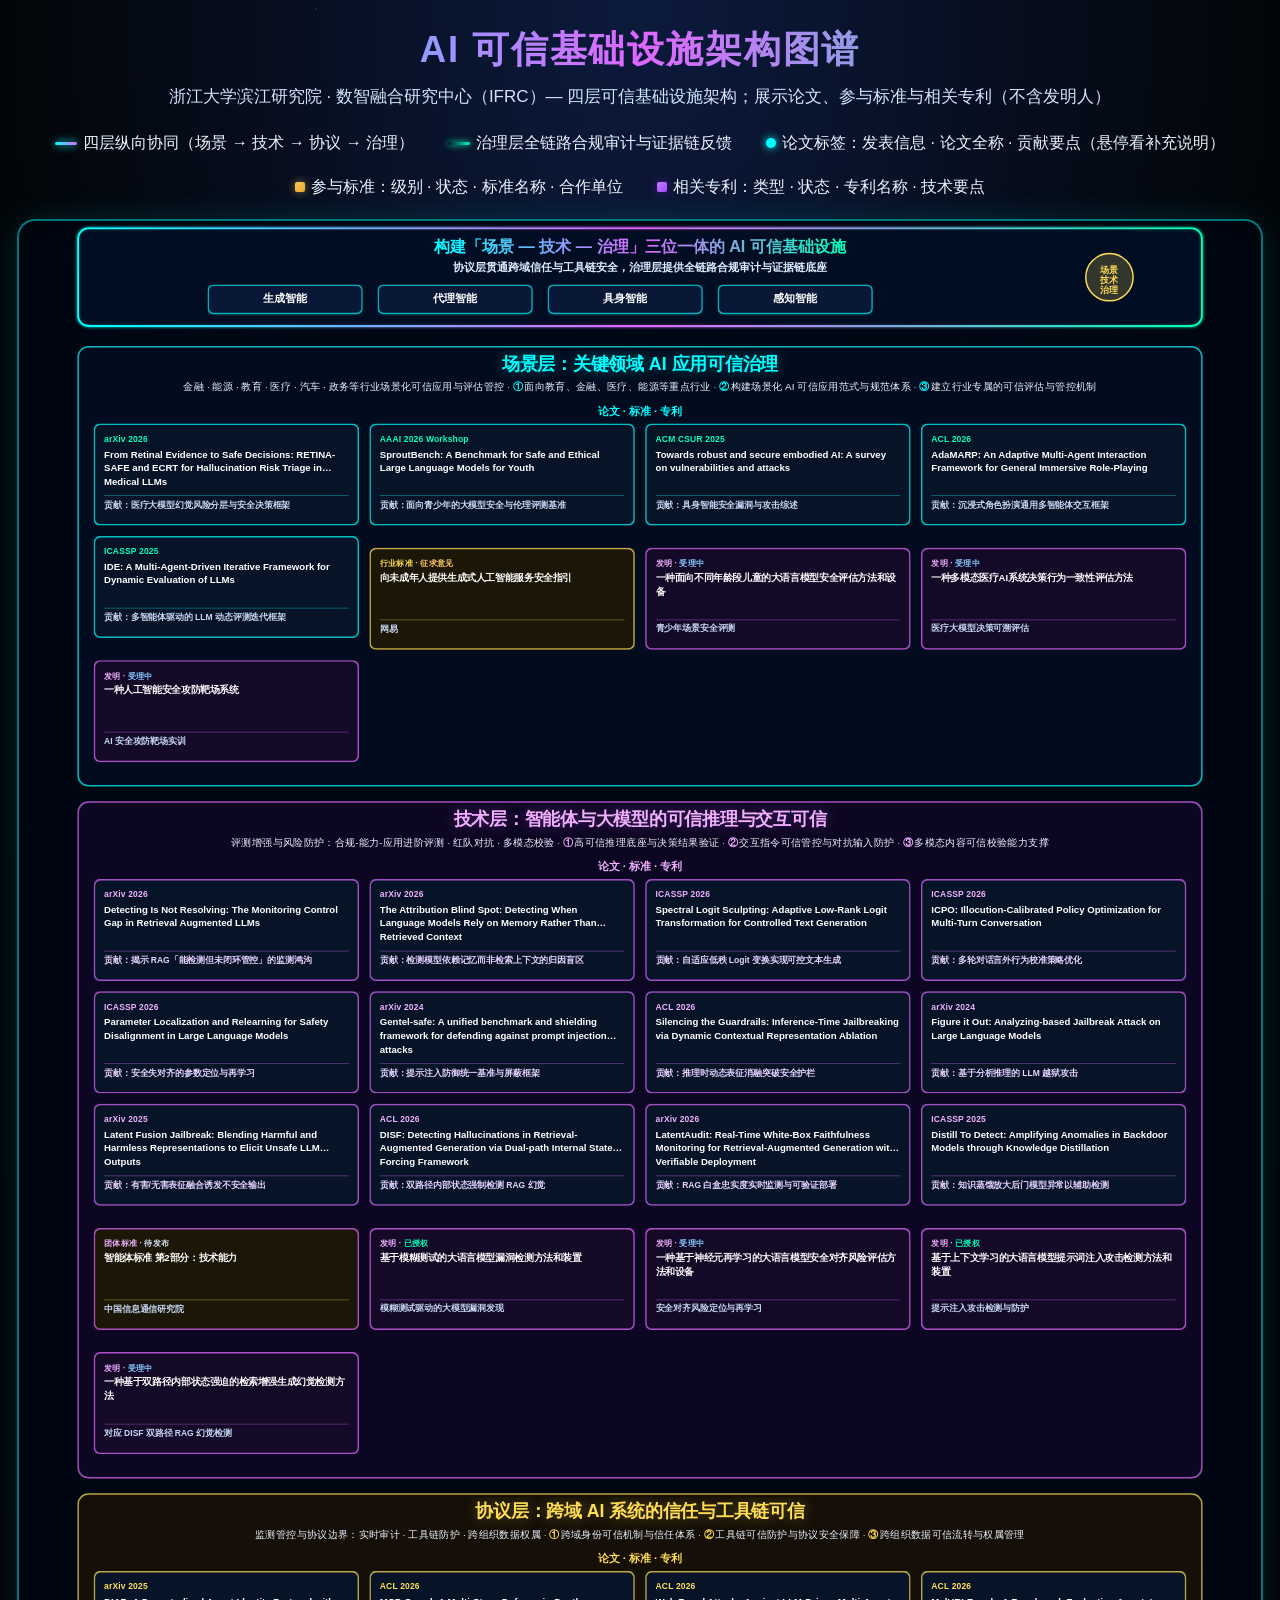
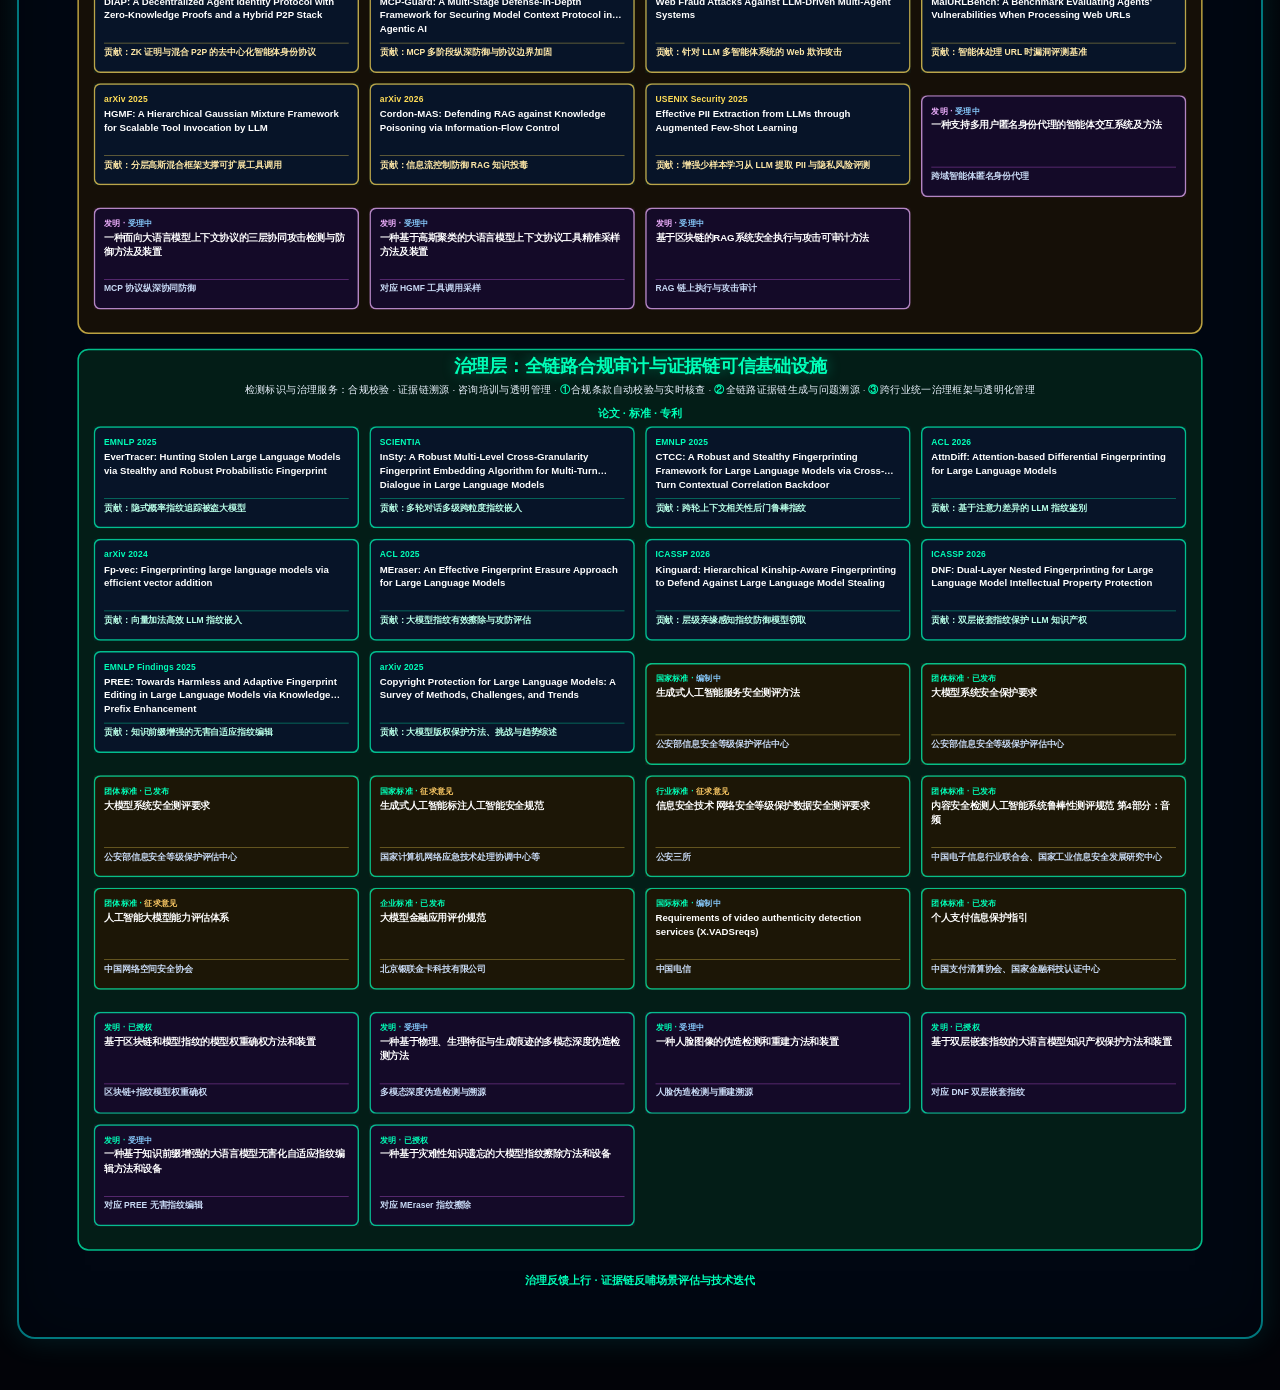
==== commit 622e4b3a: "Refine research topology embed and publications display. Improve four-layer topology layout, iframe " ====
--- a/agent-trust-governance.html
+++ b/agent-trust-governance.html
@@ -3,19 +3,25 @@
 <head>
   <meta charset="UTF-8" />
   <meta name="viewport" content="width=device-width, initial-scale=1" />
-  <title>智能体跨层风险传播与三层可信治理体系 | 浙江大学滨江研究院数智融合研究中心</title>
+  <title>AI 可信基础设施：场景—技术—治理三位一体 | 浙江大学滨江研究院数智融合研究中心</title>
   <script src="topology-i18n.js"></script>
+  <script src="patents-data.js"></script>
   <style>
     :root {
-      --bg-deep: #050814;
-      --cy: #00e5ff;
-      --pu: #bf00ff;
-      --gn: #00ffa3;
-      --rd: #ff3366;
-      --amb: #7ecbff;
-      --text: #e8f4ff;
-      --text-dim: #8ba3c4;
-      --panel: rgba(6, 14, 32, 0.92);
+      --bg-deep: #020508;
+      --cy: #00ffff;
+      --pu: #e066ff;
+      --gn: #00ffb8;
+      --amb: #ffdd57;
+      --text: #ffffff;
+      --text-dim: #d4e6ff;
+      --text-sub: #ecf4ff;
+      --text-muted: #c8daf5;
+      --card-paper-bg: #071428;
+      --card-standard-bg: #1c1606;
+      --card-patent-bg: #140a28;
+      --topology-card-h: 138px;
+      --topology-card-pad: 11px 12px 10px;
     }
 
     * { box-sizing: border-box; margin: 0; padding: 0; }
@@ -53,10 +59,7 @@
       padding: 1.5rem 1rem 3rem;
     }
 
-    header {
-      text-align: center;
-      margin-bottom: 1.25rem;
-    }
+    header { text-align: center; margin-bottom: 1.25rem; }
     header h1 {
       font-size: clamp(1.35rem, 3.2vw, 2.15rem);
       font-weight: 800;
@@ -79,38 +82,51 @@
       gap: 1.25rem 2rem;
       margin: 1rem 0 1.25rem;
       font-size: 0.95rem;
-      color: var(--text-dim);
+      font-weight: 500;
+      color: var(--text-sub);
     }
     .legend span { display: inline-flex; align-items: center; gap: 0.35rem; }
-    .legend i {
-      width: 22px;
-      height: 3px;
-      border-radius: 2px;
-      display: inline-block;
-    }
-    .legend .l-risk { background: linear-gradient(90deg, transparent, var(--rd)); box-shadow: 0 0 8px var(--rd); }
-    .legend .l-gov { background: linear-gradient(90deg, transparent, var(--cy)); box-shadow: 0 0 6px var(--cy); }
-    .legend .l-data { width: 10px; height: 10px; border-radius: 50%; background: var(--gn); box-shadow: 0 0 8px var(--gn); }
-    .legend .l-future {
-      width: 22px;
-      height: 3px;
-      border-radius: 2px;
-      background: linear-gradient(90deg, #ffc857, #ff9f1c);
-      box-shadow: 0 0 10px rgba(255, 200, 87, 0.55);
+    .legend i { width: 22px; height: 3px; border-radius: 2px; display: inline-block; }
+    .legend .l-stack { background: linear-gradient(90deg, var(--cy), var(--pu)); box-shadow: 0 0 8px var(--cy); }
+    .legend .l-gov { background: linear-gradient(90deg, transparent, var(--gn)); box-shadow: 0 0 6px var(--gn); }
+    .legend .l-paper {
+      width: 10px; height: 10px; border-radius: 50%;
+      background: var(--cy); box-shadow: 0 0 8px var(--cy);
+    }
+    .legend .l-standard {
+      width: 10px; height: 10px; border-radius: 2px;
+      background: linear-gradient(135deg, #ffc857, #e8a830);
+      box-shadow: 0 0 8px rgba(255, 200, 87, 0.55);
+    }
+    .legend .l-patent {
+      width: 10px; height: 10px; border-radius: 2px;
+      background: linear-gradient(135deg, #c77dff, #9b4dff);
+      box-shadow: 0 0 8px rgba(191, 0, 255, 0.45);
+    }
+
+    .intel-pill {
+      box-sizing: border-box;
+      padding: 8px 12px;
+      text-align: center;
+      font-size: 14.5px;
+      line-height: 1.35;
+      font-weight: 800;
+      color: #ffffff;
+      background: #0a1838;
+      border: 2px solid rgba(0, 255, 255, 0.65);
+      border-radius: 8px;
+      box-shadow: 0 0 12px rgba(0, 255, 255, 0.2);
     }
 
     .mega-wrap {
       position: relative;
       width: 100%;
       border-radius: 18px;
-      border: 1px solid rgba(0,229,255,0.22);
-      box-shadow:
-        0 0 40px rgba(0,229,255,0.08),
-        inset 0 0 80px rgba(191,0,255,0.04);
-      background: rgba(4, 10, 24, 0.55);
+      border: 2px solid rgba(0, 255, 255, 0.45);
+      box-shadow: 0 0 32px rgba(0, 255, 255, 0.12), inset 0 0 60px rgba(0, 0, 0, 0.35);
+      background: rgba(2, 8, 20, 0.92);
       overflow: visible;
     }
-
     .mega-wrap svg.graph-svg {
       display: block;
       width: 100%;
@@ -118,132 +134,279 @@
       vertical-align: top;
     }
 
-    /* 论文徽章 */
+    .cap-card {
+      box-sizing: border-box;
+      width: 100%;
+      height: 100%;
+      padding: 10px 14px;
+      font-size: 15.5px;
+      line-height: 1.5;
+      font-family: "Segoe UI", "PingFang SC", "Microsoft YaHei", sans-serif;
+      color: #d8eeff;
+      background: rgba(4, 14, 32, 0.9);
+      border: 1px solid rgba(0, 229, 255, 0.35);
+      border-radius: 10px;
+    }
+    .cap-card.layer-tech { border-color: rgba(191, 0, 255, 0.4); color: #f0e6ff; }
+    .cap-card.layer-proto { border-color: rgba(255, 200, 87, 0.45); color: #fff4dc; }
+    .cap-card.layer-gov { border-color: rgba(0, 255, 163, 0.42); color: #e4fff4; }
+
+    /* 层标题区：副标题 + ①②③ 紧凑并入，不单独占行 */
+    .layer-head {
+      box-sizing: border-box;
+      width: 100%;
+      text-align: center;
+      font-family: "Segoe UI", "PingFang SC", "Microsoft YaHei", sans-serif;
+      padding: 4px 8px 2px;
+    }
+    .layer-head-title {
+      margin: 0;
+      font-size: 24px;
+      font-weight: 900;
+      line-height: 1.28;
+    }
+    .layer-head-scene .layer-head-title { color: #00ffff; text-shadow: 0 0 18px rgba(0, 255, 255, 0.35); }
+    .layer-head-tech .layer-head-title { color: #f0b0ff; text-shadow: 0 0 18px rgba(224, 102, 255, 0.35); }
+    .layer-head-proto .layer-head-title { color: #ffdd57; text-shadow: 0 0 18px rgba(255, 221, 87, 0.35); }
+    .layer-head-gov .layer-head-title { color: #00ffb8; text-shadow: 0 0 18px rgba(0, 255, 184, 0.35); }
+    .layer-head-body {
+      margin: 6px 0 0;
+      font-size: 13.5px;
+      line-height: 1.48;
+      font-weight: 500;
+      color: var(--text-sub);
+    }
+    .layer-head-lead::after {
+      content: ' · ';
+      opacity: 0.8;
+    }
+    .lh-item {
+      display: inline;
+    }
+    .lh-item + .lh-item::before {
+      content: ' · ';
+      opacity: 0.75;
+    }
+    .cap-line-num {
+      font-weight: 800;
+      margin-right: 0.12em;
+    }
+    .layer-head-scene .cap-line-num { color: #00ffff; }
+    .layer-head-tech .cap-line-num { color: #f0b0ff; }
+    .layer-head-proto .cap-line-num { color: #ffdd57; }
+    .layer-head-gov .cap-line-num { color: #00ffb8; }
+
+    .topology-card-slot {
+      box-sizing: border-box;
+      width: 100%;
+      height: 100%;
+      display: flex;
+      justify-content: center;
+      align-items: stretch;
+    }
     .paper-badge-wrap {
       position: relative;
       width: 100%;
+      max-width: 100%;
       height: 100%;
+      min-height: var(--topology-card-h);
       display: flex;
       flex-direction: column;
       z-index: 1;
     }
-    /* 悬停时抬升整枚胶囊；脚本会将 foreignObject 移到图层末尾以越过其它 SVG 兄弟 */
-    .paper-badge-wrap:hover { z-index: 2147483647; }
-
-    .axis-paper-block {
+    .axis-paper-block,
+    .axis-standard-block,
+    .axis-patent-block {
       box-sizing: border-box;
       flex: 1 1 auto;
       width: 100%;
-      height: 100%;
-      padding: 8px 10px;
-      font-size: 12px;
+      max-width: 100%;
+      height: var(--topology-card-h);
+      min-height: var(--topology-card-h);
+      max-height: var(--topology-card-h);
+      padding: var(--topology-card-pad);
+      font-size: 13px;
+      line-height: 1.48;
+      display: flex;
+      flex-direction: column;
+      overflow: hidden;
+    }
+    .axis-paper-block {
+      font-family: "Segoe UI", "PingFang SC", "Microsoft YaHei", sans-serif;
+      color: #f0f8ff;
+      background: var(--card-paper-bg);
+      border: 2px solid rgba(0, 255, 255, 0.72);
+      border-radius: 9px;
+      cursor: default;
+      word-break: break-word;
+      box-shadow: 0 0 10px rgba(0, 255, 255, 0.18);
+      transition: border-color 0.2s, box-shadow 0.2s, transform 0.15s;
+    }
+    .axis-paper-block:hover {
+      border-color: rgba(224, 102, 255, 0.9);
+      box-shadow: 0 0 16px rgba(224, 102, 255, 0.35);
+      transform: translateY(-0.5px);
+    }
+    .axis-paper-block .pv {
+      color: #00ffb8;
+      font-weight: 800;
+      font-size: 11.5px;
+      display: block;
+      margin-bottom: 3px;
+      letter-spacing: 0.02em;
+    }
+    .axis-paper-block .paper-title,
+    .axis-standard-block .st-name,
+    .axis-patent-block .pt-name {
+      flex: 1 1 auto;
+      min-height: 0;
+      font-weight: 700;
+      font-size: 13px;
+      line-height: 1.42;
+      display: -webkit-box;
+      -webkit-line-clamp: 2;
+      -webkit-box-orient: vertical;
+      overflow: hidden;
+    }
+    .axis-paper-block .paper-title { color: #ffffff; }
+    .topology-card-footer {
+      flex: 0 0 auto;
+      min-height: 2.5em;
+      display: -webkit-box;
+      -webkit-line-clamp: 2;
+      -webkit-box-orient: vertical;
+      overflow: hidden;
+      margin-top: auto;
+      padding-top: 4px;
+    }
+    .axis-paper-block .paper-brief {
+      border-top: 1px solid rgba(0, 255, 255, 0.42);
+      font-size: 11.5px;
+      line-height: 1.44;
+      color: var(--text-muted);
+      font-weight: 600;
+    }
+    .axis-paper-block.layer-tech .paper-brief { border-top-color: rgba(224, 102, 255, 0.45); color: #e8d4ff; }
+    .axis-paper-block.layer-proto .paper-brief { border-top-color: rgba(255, 221, 87, 0.45); color: #ffe9a8; }
+    .axis-paper-block.layer-gov .paper-brief { border-top-color: rgba(0, 255, 184, 0.45); color: #b8ffe8; }
+    .axis-paper-block.layer-tech { border-color: rgba(224, 102, 255, 0.72); color: #faf0ff; }
+    .axis-paper-block.layer-tech .pv { color: #f0b0ff; }
+    .axis-paper-block.layer-proto { border-color: rgba(255, 221, 87, 0.72); color: #fff8e8; }
+    .axis-paper-block.layer-proto .pv { color: #ffdd57; }
+    .axis-paper-block.layer-gov { border-color: rgba(0, 255, 184, 0.72); color: #f0fff8; }
+    .axis-paper-block.layer-gov .pv { color: #00ffb8; }
+
+    .axis-standard-block {
+      font-family: "Segoe UI", "PingFang SC", "Microsoft YaHei", sans-serif;
+      color: #fff8e8;
+      background: var(--card-standard-bg);
+      border: 2px solid rgba(255, 221, 87, 0.75);
+      border-radius: 9px;
+      cursor: default;
+      word-break: break-word;
+      box-shadow: 0 0 10px rgba(255, 221, 87, 0.18);
+      transition: border-color 0.2s, box-shadow 0.2s, transform 0.15s;
+    }
+    .axis-standard-block:hover {
+      border-color: rgba(255, 235, 120, 0.95);
+      box-shadow: 0 0 16px rgba(255, 221, 87, 0.35);
+      transform: translateY(-0.5px);
+    }
+    .axis-standard-block .st-meta {
+      display: block;
+      font-size: 11px;
+      font-weight: 800;
+      letter-spacing: 0.02em;
+      margin-bottom: 3px;
+      color: #ffdd57;
+    }
+    .axis-standard-block .st-meta .st-status { font-weight: 800; }
+    .axis-standard-block .st-meta .st-pub { color: #00ffb8; }
+    .axis-standard-block .st-meta .st-draft { color: #88ccff; }
+    .axis-standard-block .st-meta .st-consult { color: #ffcc66; }
+    .axis-standard-block .st-meta .st-pending { color: #d8e4f8; }
+    .axis-standard-block .st-name { color: #ffffff; }
+    .axis-standard-block .st-partner {
+      border-top: 1px solid rgba(255, 221, 87, 0.42);
+      font-size: 11.5px;
+      line-height: 1.42;
+      color: var(--text-muted);
+      font-weight: 600;
+    }
+    .axis-standard-block.layer-tech { border-color: rgba(224, 102, 255, 0.72); }
+    .axis-standard-block.layer-tech .st-meta { color: #f0b0ff; }
+    .axis-standard-block.layer-proto { border-color: rgba(255, 221, 87, 0.75); }
+    .axis-standard-block.layer-gov { border-color: rgba(0, 255, 184, 0.72); }
+    .axis-standard-block.layer-gov .st-meta { color: #00ffb8; }
+
+    .axis-patent-block {
+      font-family: "Segoe UI", "PingFang SC", "Microsoft YaHei", sans-serif;
+      color: #faf0ff;
+      background: var(--card-patent-bg);
+      border: 2px solid rgba(224, 102, 255, 0.75);
+      border-radius: 9px;
+      cursor: default;
+      word-break: break-word;
+      box-shadow: 0 0 10px rgba(224, 102, 255, 0.2);
+      transition: border-color 0.2s, box-shadow 0.2s, transform 0.15s;
+    }
+    .axis-patent-block:hover {
+      border-color: rgba(240, 140, 255, 0.95);
+      box-shadow: 0 0 16px rgba(224, 102, 255, 0.38);
+      transform: translateY(-0.5px);
+    }
+    .axis-patent-block .pt-meta {
+      display: block;
+      font-size: 11px;
+      font-weight: 800;
+      letter-spacing: 0.02em;
+      margin-bottom: 3px;
+      color: #f0b0ff;
+    }
+    .axis-patent-block .pt-meta .pt-status { font-weight: 800; }
+    .axis-patent-block .pt-meta .pt-granted { color: #00ffb8; }
+    .axis-patent-block .pt-meta .pt-pending { color: #88ccff; }
+    .axis-patent-block .pt-name { color: #ffffff; }
+    .axis-patent-block .pt-brief {
+      border-top: 1px solid rgba(224, 102, 255, 0.42);
+      font-size: 11.5px;
       line-height: 1.38;
-      font-family: "Segoe UI", "PingFang SC", "Microsoft YaHei", sans-serif;
-      color: #c8f0ff;
-      background: rgba(4, 14, 32, 0.94);
-      border: 1px solid rgba(0, 229, 255, 0.42);
-      border-radius: 10px;
-      cursor: default;
-      overflow: visible;
-      word-break: break-word;
-      hyphens: auto;
-      box-shadow: 0 0 8px rgba(0, 229, 255, 0.12);
-      transition: border-color 0.2s, box-shadow 0.2s, transform 0.15s;
-    }
-    .axis-paper-block:hover {
-      border-color: rgba(191, 0, 255, 0.75);
-      box-shadow: 0 0 14px rgba(191, 0, 255, 0.22);
-      transform: translateY(-0.5px);
-    }
-    .axis-paper-block .pv {
-      color: #5dffcb;
-      font-weight: 700;
-      font-size: 10px;
-      display: block;
-      margin-bottom: 2px;
-      letter-spacing: 0.02em;
-    }
-    .axis-paper-block .paper-short {
+      color: var(--text-muted);
       font-weight: 600;
-      display: block;
-    }
-
-    .paper-tooltip {
-      display: none;
-      position: absolute;
-      left: 0;
-      top: calc(100% + 6px);
-      z-index: 2147483647;
-      min-width: min(360px, 72vw);
-      max-width: min(400px, 86vw);
-      padding: 10px 14px;
-      font-size: 12px;
-      line-height: 1.65;
-      font-weight: 500;
-      color: #eaf6ff;
-      background: rgba(8, 18, 42, 0.97);
-      border: 1px solid rgba(0, 229, 255, 0.45);
-      border-radius: 12px;
-      box-shadow: 0 12px 36px rgba(0, 0, 0, 0.55), 0 0 20px rgba(191, 0, 255, 0.15);
-      white-space: pre-wrap;
-      pointer-events: none;
-    }
-    .paper-badge-wrap:hover .paper-tooltip {
-      display: block;
-    }
-    .axis-paper-block.layer2 { border-color: rgba(191, 0, 255, 0.42); color: #f0e6ff; }
-    .axis-paper-block.layer2 .pv { color: #e9b8ff; }
-    .axis-paper-block.layer3 { border-color: rgba(0, 255, 163, 0.42); color: #e4fff4; }
-    .axis-paper-block.layer3 .pv { color: #7dffc8; }
-
-    /* 嵌入主页 iframe：与主页 body 同款多层渐变，视觉一体；禁止滚动条 */
-    html.topology-embed {
-      overflow: hidden;
-      max-width: 100%;
-      background-color: #050814;
-      background-image:
-        radial-gradient(ellipse 100% 70% at 50% 0%, #0c1a3d 0%, transparent 58%),
-        radial-gradient(ellipse 90% 50% at 92% 22%, rgba(191, 0, 255, 0.055), transparent 52%),
-        radial-gradient(ellipse 85% 48% at 8% 32%, rgba(0, 229, 255, 0.045), transparent 50%),
-        linear-gradient(180deg, #050814 0%, #020308 100%);
-    }
-
-    body.topology-embed {
-      min-height: 0;
-      overflow: hidden;
-      background-color: transparent;
-      background-image: none;
-    }
+    }
+    .axis-patent-block.layer-tech { border-color: rgba(224, 102, 255, 0.75); }
+    .axis-patent-block.layer-proto { border-color: rgba(240, 180, 255, 0.72); }
+    .axis-patent-block.layer-gov { border-color: rgba(0, 255, 184, 0.72); }
+    .axis-patent-block.layer-gov .pt-meta { color: #00ffb8; }
+
+    html.topology-embed { min-height: 0; height: auto; overflow: visible; background: transparent; }
+    body.topology-embed { min-height: 0; height: auto; overflow: visible; background: transparent; }
     body.topology-embed .stars { display: none; }
     body.topology-embed header,
     body.topology-embed .legend { display: none; }
-    body.topology-embed .page {
-      max-width: none;
-      margin: 0;
-      padding: 0;
-    }
+    body.topology-embed .page { max-width: none; padding: 0; margin: 0; }
     body.topology-embed .mega-wrap {
       border: none;
       border-radius: 0;
       box-shadow: none;
       background: transparent;
-    }
-    body.topology-embed .axis-paper-block {
-      font-size: 13px;
-      line-height: 1.4;
-      padding: 10px 12px;
-      border-radius: 10px;
-    }
-    body.topology-embed .axis-paper-block .pv {
-      font-size: 11px;
-      margin-bottom: 3px;
-    }
-    body.topology-embed .paper-tooltip {
-      font-size: 13px;
-      line-height: 1.72;
-      padding: 12px 16px;
-      max-width: min(420px, 90vw);
-    }
+      padding: 0;
+    }
+    /* 嵌入主页与独立页共用同一套字号 */
+    body.topology-embed .cap-card { padding: 10px 14px; font-size: 15.5px; line-height: 1.5; }
+    body.topology-embed .layer-head-title { font-size: 22px; }
+    body.topology-embed .layer-head-body { font-size: 13px; }
+    body.topology-embed .ind-pill { font-size: 15px; }
+    body.topology-embed .ind-pill .ind-sub { font-size: 13px; }
+    body.topology-embed .intel-pill { font-size: 14.5px; padding: 8px 12px; }
+    body.topology-embed {
+      --topology-card-h: 130px;
+      --topology-card-pad: 10px 11px 9px;
+    }
+    body.topology-embed .paper-badge-wrap,
+    body.topology-embed .axis-paper-block,
+    body.topology-embed .axis-standard-block,
+    body.topology-embed .axis-patent-block { max-width: 100%; }
   </style>
 </head>
 <body>
@@ -258,292 +421,100 @@
   <div class="stars" aria-hidden="true"></div>
   <div class="page">
     <header>
-      <h1 data-i18n="hdrTitle">智能体跨层风险传播与三层可信治理体系（技术路线图谱）</h1>
-      <p class="sub" data-i18n="hdrSub">浙江大学滨江研究院 · 数智融合研究中心（IFRC）— 宽轴带内嵌论文标题与风险阶段同一传导泳道</p>
+      <h1 data-i18n="hdrTitle">AI 可信基础设施架构图谱</h1>
+      <p class="sub" data-i18n="hdrSub">浙江大学滨江研究院 · 数智融合研究中心（IFRC）— 四层可信基础设施架构；展示论文、参与标准与相关专利（不含发明人）</p>
     </header>
 
     <div class="legend" aria-hidden="true">
-      <span><i class="l-risk"></i> <span data-i18n="legRisk">多轴线风险前向（每层并行传导）</span></span>
-      <span><i class="l-gov"></i> <span data-i18n="legGov">治理反馈 / 证据上行</span></span>
-      <span><i class="l-data"></i> <span data-i18n="legData">论文标题嵌入轴线泳道（悬停看全文）</span></span>
-      <span><i class="l-future"></i> <span data-i18n="legFuture">金色描边与 ★2026–2030：标示规划侧重（L1/L2 右上，L3 底部居中；悬停可看概要）</span></span>
+      <span><i class="l-stack"></i> <span data-i18n="legStack">四层纵向协同（场景 → 技术 → 协议 → 治理）</span></span>
+      <span><i class="l-gov"></i> <span data-i18n="legGov">治理层全链路合规审计与证据链反馈</span></span>
+      <span><i class="l-paper"></i> <span data-i18n="legPaper">论文标签：发表信息 · 论文全称 · 贡献要点（悬停看补充说明）</span></span>
+      <span><i class="l-standard"></i> <span data-i18n="legStandard">参与标准：级别 · 状态 · 标准名称 · 合作单位</span></span>
+      <span><i class="l-patent"></i> <span data-i18n="legPatent">相关专利：类型 · 状态 · 专利名称 · 技术要点</span></span>
     </div>
 
     <div class="mega-wrap" id="mega">
-      <svg class="graph-svg" viewBox="0 0 1680 2350" xmlns="http://www.w3.org/2000/svg" aria-label="跨层技术路线图">
+      <svg class="graph-svg" viewBox="0 0 1680 2460" xmlns="http://www.w3.org/2000/svg" aria-label="AI 可信基础设施四层架构图">
         <defs>
-          <linearGradient id="gFutureStroke" x1="0%" y1="0%" x2="100%" y2="50%">
-            <stop offset="0%" stop-color="#ffc857"/>
-            <stop offset="45%" stop-color="#ff9f1c"/>
-            <stop offset="100%" stop-color="#ffd175"/>
-          </linearGradient>
-          <linearGradient id="gRisk" x1="0%" y1="0%" x2="0%" y2="100%">
-            <stop offset="0%" stop-color="#ff3366" stop-opacity="0"/>
-            <stop offset="15%" stop-color="#ff3366" stop-opacity="0.85"/>
-            <stop offset="85%" stop-color="#ff3366" stop-opacity="0.85"/>
-            <stop offset="100%" stop-color="#ff3366" stop-opacity="0"/>
-          </linearGradient>
-          <linearGradient id="gBeam" x1="0%" y1="0%" x2="100%" y2="0%">
-            <stop offset="0%" stop-color="#ffffff" stop-opacity="0"/>
-            <stop offset="50%" stop-color="#ffffff" stop-opacity="0.9"/>
-            <stop offset="100%" stop-color="#ffffff" stop-opacity="0"/>
+          <linearGradient id="gCore" x1="0%" y1="0%" x2="100%" y2="0%">
+            <stop offset="0%" stop-color="#00ffff"/>
+            <stop offset="50%" stop-color="#e066ff"/>
+            <stop offset="100%" stop-color="#00ffb8"/>
           </linearGradient>
           <filter id="glowCyan" x="-50%" y="-50%" width="200%" height="200%">
             <feGaussianBlur stdDeviation="2.5" result="b"/>
             <feMerge><feMergeNode in="b"/><feMergeNode in="SourceGraphic"/></feMerge>
           </filter>
-          <marker id="arrRisk" markerWidth="8" markerHeight="8" refX="6" refY="4" orient="auto">
-            <path d="M0,0 L8,4 L0,8 Z" fill="#ff3366"/>
-          </marker>
-          <marker id="arrGov" markerWidth="7" markerHeight="7" refX="6" refY="3.5" orient="auto">
-            <path d="M0,0 L7,3.5 L0,7 Z" fill="#00e5ff"/>
-          </marker>
         </defs>
 
-        <g opacity="0.08" stroke="#00e5ff" stroke-width="0.5">
-          <path d="M0,140 H1680 M0,560 H1680 M0,1020 H1680 M0,1480 H1680 M0,1920 H1680 M0,2280 H1680 M0,2350 H1680"/>
-          <path d="M840,0 V2350"/>
+        <!-- 核心定位 -->
+        <rect x="80" y="10" width="1520" height="132" rx="14" fill="rgba(4,12,32,0.94)" stroke="url(#gCore)" stroke-width="2.5" filter="url(#glowCyan)"/>
+        <text x="840" y="42" text-anchor="middle" fill="url(#gCore)" font-size="22" font-weight="900" data-i18n="coreTitle">构建「场景 — 技术 — 治理」三位一体的 AI 可信基础设施</text>
+        <text x="840" y="68" text-anchor="middle" fill="#dcecff" font-size="15.5" font-weight="600" data-i18n="coreSub">协议层贯通跨域信任与工具链安全，治理层提供全链路合规审计与证据链底座</text>
+        <foreignObject x="255" y="86" width="210" height="42"><div xmlns="http://www.w3.org/1999/xhtml" class="intel-pill" data-i18n="intelGen">生成智能</div></foreignObject>
+        <foreignObject x="485" y="86" width="210" height="42"><div xmlns="http://www.w3.org/1999/xhtml" class="intel-pill" data-i18n="intelAgent">代理智能</div></foreignObject>
+        <foreignObject x="715" y="86" width="210" height="42"><div xmlns="http://www.w3.org/1999/xhtml" class="intel-pill" data-i18n="intelEmb">具身智能</div></foreignObject>
+        <foreignObject x="945" y="86" width="210" height="42"><div xmlns="http://www.w3.org/1999/xhtml" class="intel-pill" data-i18n="intelPer">感知智能</div></foreignObject>
+        <g transform="translate(1475, 28)">
+          <circle cx="0" cy="48" r="32" fill="rgba(255,221,87,0.2)" stroke="#ffdd57" stroke-width="2"/>
+          <text x="0" y="42" text-anchor="middle" fill="#ffdd57" font-size="12" font-weight="900" data-i18n="triScene">场景</text>
+          <text x="0" y="56" text-anchor="middle" fill="#ffdd57" font-size="12" font-weight="900" data-i18n="triTech">技术</text>
+          <text x="0" y="70" text-anchor="middle" fill="#ffdd57" font-size="12" font-weight="900" data-i18n="triGov">治理</text>
         </g>
 
-        <!-- 顶层行业应用 -->
-        <g transform="translate(240, -6)">
-          <rect x="60" y="24" width="240" height="82" rx="14" fill="rgba(8,22,48,0.85)" stroke="#00e5ff" stroke-width="1.2" filter="url(#glowCyan)"/>
-          <text x="180" y="56" text-anchor="middle" fill="#cff8ff" font-size="17" font-weight="800" data-i18n="indPowT">电力基础设施</text>
-          <text x="180" y="84" text-anchor="middle" fill="#8ba3c4" font-size="13" data-i18n="indPowS">调度 · 工控语义 · 高可信推理</text>
-
-          <rect x="340" y="24" width="240" height="82" rx="14" fill="rgba(8,22,48,0.85)" stroke="#bf00ff" stroke-width="1.2"/>
-          <text x="460" y="56" text-anchor="middle" fill="#f0e0ff" font-size="17" font-weight="800" data-i18n="indFinT">金融决策交易</text>
-          <text x="460" y="84" text-anchor="middle" fill="#8ba3c4" font-size="13" data-i18n="indFinS">合规条款 · 实时决策 · 证据链</text>
-
-          <rect x="620" y="24" width="240" height="82" rx="14" fill="rgba(8,22,48,0.85)" stroke="#00ffa3" stroke-width="1.2"/>
-          <text x="740" y="56" text-anchor="middle" fill="#d4ffe8" font-size="17" font-weight="800" data-i18n="indEmbT">具身智能机器人</text>
-          <text x="740" y="84" text-anchor="middle" fill="#8ba3c4" font-size="13" data-i18n="indEmbS">感知–规划–执行闭环</text>
-
-          <rect x="900" y="24" width="240" height="82" rx="14" fill="rgba(8,22,48,0.85)" stroke="#00e5ff" stroke-width="1.2"/>
-          <text x="1020" y="56" text-anchor="middle" fill="#cff8ff" font-size="17" font-weight="800" data-i18n="indPubT">泛政务服务</text>
-          <text x="1020" y="84" text-anchor="middle" fill="#8ba3c4" font-size="13" data-i18n="indPubS">多智能体协同 · 民众交互</text>
-
-          <path d="M180,94 Q180,114 205,132 L360,158" fill="none" stroke="#7ecbff" stroke-width="1.2" stroke-dasharray="4 5" opacity="0.7"/>
-          <path d="M460,94 Q460,116 425,138 L425,158" fill="none" stroke="#7ecbff" stroke-width="1.2" stroke-dasharray="4 5" opacity="0.7"/>
-          <path d="M740,94 Q740,116 605,146 L605,158" fill="none" stroke="#7ecbff" stroke-width="1.2" stroke-dasharray="4 5" opacity="0.7"/>
-          <path d="M1020,94 Q1020,114 885,142 L885,158" fill="none" stroke="#7ecbff" stroke-width="1.2" stroke-dasharray="4 5" opacity="0.7"/>
+        <!-- ========== 场景层 ========== -->
+        <g id="layer-bundle-0" class="layer-bundle" transform="translate(0,158)">
+          <rect id="layer-bg-0" x="80" y="0" width="1520" height="480" rx="14" fill="rgba(4,12,32,0.9)" stroke="rgba(0,255,255,0.72)" stroke-width="2"/>
+          <foreignObject x="100" y="4" width="1480" height="76">
+            <div xmlns="http://www.w3.org/1999/xhtml" class="layer-head layer-head-scene">
+              <p class="layer-head-title" data-i18n="sTit">场景层：关键领域 AI 应用可信治理</p>
+              <p class="layer-head-body"><span class="layer-head-lead" data-i18n="sSub">金融 · 能源 · 教育 · 医疗 · 汽车 · 政务等行业场景化可信应用与评估管控</span><span class="lh-item"><span class="cap-line-num">①</span><span data-i18n="sI1">面向教育、金融、医疗、能源等重点行业</span></span><span class="lh-item"><span class="cap-line-num">②</span><span data-i18n="sI2">构建场景化 AI 可信应用范式与规范体系</span></span><span class="lh-item"><span class="cap-line-num">③</span><span data-i18n="sI3">建立行业专属的可信评估与管控机制</span></span></p>
+            </div>
+          </foreignObject>
+          <text x="840" y="88" text-anchor="middle" fill="#00ffff" font-size="15" font-weight="700" data-i18n="worksLabel">论文 · 标准 · 专利</text>
+          <g id="papers-scenario" transform="translate(100,100)"></g>
         </g>
 
-        <!-- 外部扰动源 -->
-        <g transform="translate(332, 104)">
-          <rect x="0" y="38" width="248" height="44" rx="8" fill="rgba(28,32,48,0.92)" stroke="#64748b"/>
-          <text x="124" y="64" text-anchor="middle" fill="#e2e8f0" font-size="10.5" data-i18n="thr1">身份凭据伪造与跨域信任注入</text>
-          <rect x="256" y="38" width="248" height="44" rx="8" fill="rgba(28,32,48,0.92)" stroke="#64748b"/>
-          <text x="380" y="64" text-anchor="middle" fill="#e2e8f0" font-size="11" data-i18n="thr2">投毒 MCP 工具</text>
-          <rect x="512" y="38" width="248" height="44" rx="8" fill="rgba(28,32,48,0.92)" stroke="#64748b"/>
-          <text x="636" y="64" text-anchor="middle" fill="#e2e8f0" font-size="11" data-i18n="thr3">对抗性语言输入</text>
-          <rect x="768" y="38" width="248" height="44" rx="8" fill="rgba(28,32,48,0.92)" stroke="#64748b"/>
-          <text x="892" y="64" text-anchor="middle" fill="#e2e8f0" font-size="11" data-i18n="thr4">模糊高危指令</text>
+        <!-- ========== 技术层 ========== -->
+        <g id="layer-bundle-1" class="layer-bundle" transform="translate(0,620)">
+          <rect id="layer-bg-1" x="80" y="0" width="1520" height="520" rx="14" fill="rgba(14,6,36,0.9)" stroke="rgba(224,102,255,0.72)" stroke-width="2"/>
+          <foreignObject x="100" y="4" width="1480" height="76">
+            <div xmlns="http://www.w3.org/1999/xhtml" class="layer-head layer-head-tech">
+              <p class="layer-head-title" data-i18n="tTit">技术层：智能体与大模型的可信推理与交互可信</p>
+              <p class="layer-head-body"><span class="layer-head-lead" data-i18n="tSub">评测增强与风险防护：合规-能力-应用进阶评测 · 红队对抗 · 多模态校验</span><span class="lh-item"><span class="cap-line-num">①</span><span data-i18n="tI1">高可信推理底座与决策结果验证</span></span><span class="lh-item"><span class="cap-line-num">②</span><span data-i18n="tI2">交互指令可信管控与对抗输入防护</span></span><span class="lh-item"><span class="cap-line-num">③</span><span data-i18n="tI3">多模态内容可信校验能力支撑</span></span></p>
+            </div>
+          </foreignObject>
+          <text x="840" y="88" text-anchor="middle" fill="#f0b0ff" font-size="15" font-weight="700" data-i18n="worksLabel">论文 · 标准 · 专利</text>
+          <g id="papers-tech" transform="translate(100,100)"></g>
         </g>
 
-        <path d="M456,186 L456,342" fill="none" stroke="#ff665c" stroke-width="1.2" stroke-dasharray="4 3" opacity="0.85"/>
-        <path d="M712,186 L712,342" fill="none" stroke="#ff665c" stroke-width="1.2" stroke-dasharray="4 3" opacity="0.85"/>
-        <path d="M968,186 L968,342" fill="none" stroke="#ff665c" stroke-width="1.2" stroke-dasharray="4 3" opacity="0.85"/>
-        <path d="M1224,186 L1224,342" fill="none" stroke="#ff665c" stroke-width="1.2" stroke-dasharray="4 3" opacity="0.85"/>
-
-        <g transform="translate(0, 124)">
-        <!-- ========== Layer 1 band ========== -->
-        <rect x="36" y="178" width="1608" height="588" rx="16" fill="rgba(6,16,38,0.5)" stroke="rgba(0,229,255,0.28)"/>
-        <rect x="36" y="178" width="1608" height="588" rx="16" fill="none" stroke="url(#gFutureStroke)" stroke-width="2" opacity="0.92">
-          <animate attributeName="opacity" values="0.72;1;0.72" dur="4.5s" repeatCount="indefinite"/>
-        </rect>
-        <text x="840" y="202" text-anchor="middle" fill="#00e5ff" font-size="21" font-weight="900" data-i18n="l1Tit">L1 认知决策层</text>
-        <text x="840" y="238" text-anchor="middle" fill="#a9c4e0" font-size="15.5" data-i18n="l1Sub">语义空间诱导防御与意图对齐约束 · 潜空间事实偏离抑制 · 内生表征与安全对齐</text>
-        <g pointer-events="all">
-          <title data-i18n="l1Tip">2026–2030 规划侧重（认知可信）：推理与测试时 RL 安全（TTRL）、RAG 白盒忠实度与记忆治理、机械可解释性（SAE）、机器遗忘、长期记忆投毒与世界模型表征风险（方向 21.1）等。</title>
-          <text x="1628" y="196" text-anchor="end" fill="#ffc857" font-size="15" font-weight="900">★ 2026–2030</text>
-          <text x="1628" y="224" text-anchor="end" fill="#d4b87a" font-size="13.5" font-weight="600" data-i18n="l1P2">认知可信 · SafeTTRL / RAG·记忆 / SAE · 21.1</text>
+        <!-- ========== 协议层 ========== -->
+        <g id="layer-bundle-2" class="layer-bundle" transform="translate(0,1150)">
+          <rect id="layer-bg-2" x="80" y="0" width="1520" height="400" rx="14" fill="rgba(24,16,6,0.9)" stroke="rgba(255,221,87,0.72)" stroke-width="2"/>
+          <foreignObject x="100" y="4" width="1480" height="76">
+            <div xmlns="http://www.w3.org/1999/xhtml" class="layer-head layer-head-proto">
+              <p class="layer-head-title" data-i18n="pTit">协议层：跨域 AI 系统的信任与工具链可信</p>
+              <p class="layer-head-body"><span class="layer-head-lead" data-i18n="pSub">监测管控与协议边界：实时审计 · 工具链防护 · 跨组织数据权属</span><span class="lh-item"><span class="cap-line-num">①</span><span data-i18n="pI1">跨域身份可信机制与信任体系</span></span><span class="lh-item"><span class="cap-line-num">②</span><span data-i18n="pI2">工具链可信防护与协议安全保障</span></span><span class="lh-item"><span class="cap-line-num">③</span><span data-i18n="pI3">跨组织数据可信流转与权属管理</span></span></p>
+            </div>
+          </foreignObject>
+          <text x="840" y="88" text-anchor="middle" fill="#ffdd57" font-size="15" font-weight="700" data-i18n="worksLabel">论文 · 标准 · 专利</text>
+          <g id="papers-proto" transform="translate(100,100)"></g>
         </g>
 
-        <!-- L1 中央 -->
-        <g id="l1-risk-axes">
-          <rect x="52" y="256" width="1576" height="484" rx="12" fill="rgba(45,0,25,0.18)" stroke="rgba(255,51,102,0.35)"/>
-          <text x="840" y="278" text-anchor="middle" fill="#ff8899" font-size="16" font-weight="900" data-i18n="l1Hub">L1 · 三轴线风险传导</text>
-          <!-- 轴 α -->
-          <g>
-            <rect x="52" y="282" width="525" height="444" rx="8" fill="rgba(80,0,40,0.12)" stroke="rgba(255,51,102,0.2)"/>
-            <text x="314.5" y="302" text-anchor="middle" fill="#ff6b8a" font-size="15" font-weight="800" data-i18n="l1aT">轴α 指令解析与意图对齐空间</text>
-            <rect x="66" y="316" width="10" height="254" rx="3" fill="url(#gRisk)" opacity="0.75"/>
-            <rect x="62" y="326" width="18" height="34" fill="url(#gBeam)" opacity="0.28"><animate attributeName="y" values="326;522;326" dur="2.8s" repeatCount="indefinite"/></rect>
-            <circle cx="71" cy="356" r="5" fill="#ff3366"/><text x="88" y="360" fill="#ffd0dc" font-size="13" data-i18n="l1a1">对抗提示</text>
-            <circle cx="71" cy="426" r="5" fill="#ff3366"/><text x="88" y="430" fill="#ffd0dc" font-size="13" data-i18n="l1a2">潜意图失真</text>
-            <circle cx="71" cy="496" r="5" fill="#ff3366"/><text x="88" y="500" fill="#ffd0dc" font-size="13" data-i18n="l1a3">解码偏好偏移</text>
-            <circle cx="71" cy="566" r="5" fill="#ff3366"/><text x="88" y="570" fill="#ffb8c8" font-size="13" font-weight="800" data-i18n="l1a4">↓ 工具触发偏见</text>
-          </g>
-          <!-- 轴 β -->
-          <g>
-            <rect x="577" y="282" width="525" height="444" rx="8" fill="rgba(80,30,0,0.1)" stroke="rgba(255,85,80,0.22)"/>
-            <text x="839.5" y="302" text-anchor="middle" fill="#ff8c6b" font-size="14.5" font-weight="800" data-i18n="l1bT">轴β 知识增强中的事实性偏差传播</text>
-            <rect x="591" y="316" width="10" height="254" rx="3" fill="url(#gRisk)" opacity="0.65"/>
-            <rect x="587" y="350" width="18" height="32" fill="url(#gBeam)" opacity="0.26"><animate attributeName="y" values="350;540;350" dur="3.1s" repeatCount="indefinite"/></rect>
-            <circle cx="596" cy="356" r="5" fill="#ff5544"/><text x="613" y="360" fill="#ffd0dc" font-size="13" data-i18n="l1b1">检索噪声</text>
-            <circle cx="596" cy="426" r="5" fill="#ff5544"/><text x="613" y="430" fill="#ffd0dc" font-size="13" data-i18n="l1b2">双路径分歧</text>
-            <circle cx="596" cy="496" r="5" fill="#ff5544"/><text x="613" y="500" fill="#ffd0dc" font-size="13" data-i18n="l1b3">证据断裂</text>
-            <circle cx="596" cy="566" r="5" fill="#ff5544"/><text x="613" y="570" fill="#ffb8c8" font-size="13" font-weight="800" data-i18n="l1b4">↓ 幻觉下行</text>
-          </g>
-          <!-- 轴 γ -->
-          <g>
-            <rect x="1102" y="282" width="526" height="444" rx="8" fill="rgba(80,0,55,0.12)" stroke="rgba(255,51,136,0.22)"/>
-            <text x="1365" y="302" text-anchor="middle" fill="#ff66aa" font-size="15" font-weight="800" data-i18n="l1cT">轴γ 潜空间对抗表征偏移</text>
-            <rect x="1116" y="316" width="10" height="254" rx="3" fill="url(#gRisk)" opacity="0.7"/>
-            <rect x="1112" y="338" width="18" height="36" fill="url(#gBeam)" opacity="0.3"><animate attributeName="y" values="338;532;338" dur="2.5s" repeatCount="indefinite"/></rect>
-            <circle cx="1121" cy="356" r="5" fill="#ff3388"/><text x="1138" y="360" fill="#ffd0dc" font-size="13" data-i18n="l1c1">表征混合</text>
-            <circle cx="1121" cy="426" r="5" fill="#ff3388"/><text x="1138" y="430" fill="#ffd0dc" font-size="13" data-i18n="l1c2">对齐塌陷</text>
-            <circle cx="1121" cy="496" r="5" fill="#ff3388"/><text x="1138" y="500" fill="#ffd0dc" font-size="13" data-i18n="l1c3">token 逸出</text>
-            <circle cx="1121" cy="566" r="5" fill="#ff3388"/><text x="1138" y="570" fill="#ffb8c8" font-size="13" font-weight="800" data-i18n="l1c4">↓ 护栏静默</text>
-          </g>
+        <!-- ========== 治理层 ========== -->
+        <g id="layer-bundle-3" class="layer-bundle" transform="translate(0,1560)">
+          <rect id="layer-bg-3" x="80" y="0" width="1520" height="820" rx="14" fill="rgba(4,32,24,0.9)" stroke="rgba(0,255,184,0.72)" stroke-width="2"/>
+          <foreignObject x="100" y="4" width="1480" height="76">
+            <div xmlns="http://www.w3.org/1999/xhtml" class="layer-head layer-head-gov">
+              <p class="layer-head-title" data-i18n="gTit">治理层：全链路合规审计与证据链可信基础设施</p>
+              <p class="layer-head-body"><span class="layer-head-lead" data-i18n="gSub">检测标识与治理服务：合规校验 · 证据链溯源 · 咨询培训与透明管理</span><span class="lh-item"><span class="cap-line-num">①</span><span data-i18n="gI1">合规条款自动校验与实时核查</span></span><span class="lh-item"><span class="cap-line-num">②</span><span data-i18n="gI2">全链路证据链生成与问题溯源</span></span><span class="lh-item"><span class="cap-line-num">③</span><span data-i18n="gI3">跨行业统一治理框架与透明化管理</span></span></p>
+            </div>
+          </foreignObject>
+          <text x="840" y="88" text-anchor="middle" fill="#00ffb8" font-size="15" font-weight="700" data-i18n="worksLabel">论文 · 标准 · 专利</text>
+          <g id="papers-gov" transform="translate(100,100)"></g>
         </g>
 
-        <!-- L1→L2 标注（画布居中，收窄宽度） -->
-        <g transform="translate(480, 736)">
-          <rect x="0" y="0" width="720" height="78" rx="10" fill="rgba(50,0,20,0.94)" stroke="#ff3366" stroke-width="1.5"/>
-          <text x="14" y="26" fill="#ffd0dc" font-size="13" font-weight="900" data-i18n="e1a">⚠ 跨层风险演化 #1（多轴汇合 · Cross-layer Risk Evolution）</text>
-          <text x="14" y="46" fill="#ffb8c8" font-size="13" font-weight="600" data-i18n="e1b">轴α/γ：潜空间污染 → MCP 工具抉择失真 · 轴β：错误证据沿上下文注入协议负载</text>
-          <text x="14" y="66" fill="#ff9eb5" font-size="12" data-i18n="e1c">对齐 Gentel：br_intent 下行 → ac_api 之前的语义意图向执行原语的映射阻抗破裂风险</text>
-        </g>
-
-        <!-- L1→L2 弧线 -->
-        <path d="M71,612 C71,652 68,722 68,868" fill="none" stroke="#ff3366" stroke-width="1.6" stroke-dasharray="5 4" marker-end="url(#arrRisk)" opacity="0.88"/>
-        <path d="M596,612 C593,652 462,682 462,868" fill="none" stroke="#ff5544" stroke-width="1.6" stroke-dasharray="5 4" marker-end="url(#arrRisk)" opacity="0.85"/>
-        <path d="M1121,612 C1118,642 856,682 856,868" fill="none" stroke="#ff3388" stroke-width="1.6" stroke-dasharray="5 4" marker-end="url(#arrRisk)" opacity="0.85"/>
-        <path d="M596,612 C600,700 750,750 856,920" fill="none" stroke="#ff5544" stroke-width="1.3" stroke-dasharray="4 3" marker-end="url(#arrRisk)" opacity="0.7"/>
-        <path d="M52,780 C106,720 158,640 604,575" fill="none" stroke="#00e5ff" stroke-width="1.2" stroke-dasharray="4 4" marker-end="url(#arrGov)" opacity="0.45"/>
-
-        <!-- ========== Layer 2 band ========== -->
-        <rect x="36" y="840" width="1608" height="538" rx="16" fill="rgba(12,8,40,0.45)" stroke="rgba(191,0,255,0.28)"/>
-        <rect x="36" y="840" width="1608" height="538" rx="16" fill="none" stroke="url(#gFutureStroke)" stroke-width="2" opacity="0.92">
-          <animate attributeName="opacity" values="0.72;1;0.72" dur="4.5s" repeatCount="indefinite" begin="0.6s"/>
-        </rect>
-        <text x="840" y="864" text-anchor="middle" fill="#e8c4ff" font-size="21" font-weight="900" data-i18n="l2Tit">L2 代理集成层</text>
-        <text x="840" y="892" text-anchor="middle" fill="#a9c4e0" font-size="15.5" data-i18n="l2Sub">Model Context Protocol（MCP）· 代理执行原语的安全映射与协议边界加固</text>
-        <g pointer-events="all">
-          <title data-i18n="l2Tip">2026–2030 规划侧重（执行可信）：多模态与跨模态安全、具身语义—物理执行鸿沟、OS 级智能体沙箱与工具最小权限、工具收据与可验证执行、可控世界模型闭环评估与安全预演（方向 21.3）等。</title>
-          <text x="1628" y="858" text-anchor="end" fill="#ffc857" font-size="15" font-weight="900">★ 2026–2030</text>
-          <text x="1628" y="886" text-anchor="end" fill="#d4b87a" font-size="13.5" font-weight="600" data-i18n="l2P2">执行可信 · Runtime Shield / 权限·收据 / 21.3</text>
-        </g>
-
-        <!-- L2 中央 -->
-        <g id="l2-risk-axes">
-          <rect x="52" y="911" width="1576" height="448" rx="12" fill="rgba(40,10,45,0.18)" stroke="rgba(191,0,255,0.35)"/>
-          <text x="840" y="934" text-anchor="middle" fill="#e9b8ff" font-size="16" font-weight="900" data-i18n="l2Hub">L2 · 四轴线风险传导</text>
-          <!-- A -->
-          <g>
-            <rect x="52" y="939" width="394" height="408" rx="8" fill="rgba(60,10,70,0.14)" stroke="rgba(191,0,255,0.22)"/>
-            <text x="249" y="958" text-anchor="middle" fill="#ddaaff" font-size="13.5" font-weight="800" data-i18n="l2aT">轴A 上下文注入协议风险 (MCP Surface)</text>
-            <rect x="64" y="968" width="8" height="318" rx="2" fill="url(#gRisk)" opacity="0.62"/>
-            <rect x="61" y="984" width="14" height="30" fill="url(#gBeam)" opacity="0.22"><animate attributeName="y" values="984;1166;984" dur="2.7s" repeatCount="indefinite"/></rect>
-            <circle cx="68" cy="1016" r="5" fill="#ff3366"/><text x="84" y="1020" fill="#f5e0ff" font-size="13" data-i18n="l2a1">伪造 tools</text>
-            <circle cx="68" cy="1094" r="5" fill="#ff3366"/><text x="84" y="1098" fill="#f5e0ff" font-size="13" data-i18n="l2a2">语义穿透</text>
-            <circle cx="68" cy="1172" r="5" fill="#ff3366"/><text x="84" y="1176" fill="#f5e0ff" font-size="13" data-i18n="l2a3">JSON 污染</text>
-            <circle cx="68" cy="1316" r="5" fill="#ff3366"/><text x="84" y="1320" fill="#ffc8dc" font-size="13" font-weight="800" data-i18n="l2a4">→ ac_api 信任根失效</text>
-          </g>
-          <!-- B -->
-          <g>
-            <rect x="446" y="939" width="394" height="408" rx="8" fill="rgba(60,10,70,0.14)" stroke="rgba(191,0,255,0.22)"/>
-            <text x="643" y="958" text-anchor="middle" fill="#ddaaff" font-size="14" font-weight="800" data-i18n="l2bT">轴B 逻辑隔离与运行时环境安全</text>
-            <rect x="458" y="968" width="8" height="318" rx="2" fill="url(#gRisk)" opacity="0.58"/>
-            <rect x="455" y="1000" width="14" height="28" fill="url(#gBeam)" opacity="0.2"><animate attributeName="y" values="1000;1184;1000" dur="3.2s" repeatCount="indefinite"/></rect>
-            <circle cx="462" cy="1016" r="5" fill="#ff6644"/><text x="478" y="1020" fill="#f5e0ff" font-size="13" data-i18n="l2b1">边界渗漏</text>
-            <circle cx="462" cy="1094" r="5" fill="#ff6644"/><text x="478" y="1098" fill="#f5e0ff" font-size="13" data-i18n="l2b2">上下文泄漏</text>
-            <circle cx="462" cy="1172" r="5" fill="#ff6644"/><text x="478" y="1176" fill="#f5e0ff" font-size="13" data-i18n="l2b3">阻尼机制信任根失效</text>
-            <circle cx="462" cy="1316" r="5" fill="#ff6644"/><text x="478" y="1320" fill="#ffc8dc" font-size="13" font-weight="800" data-i18n="l2b4">→ 私密暴露</text>
-          </g>
-          <!-- C -->
-          <g>
-            <rect x="840" y="939" width="394" height="408" rx="8" fill="rgba(60,10,70,0.14)" stroke="rgba(191,0,255,0.22)"/>
-            <text x="1037" y="958" text-anchor="middle" fill="#ddaaff" font-size="14" font-weight="800" data-i18n="l2cT">轴C 跨域资源请求与 Web 载荷安全</text>
-            <rect x="852" y="968" width="8" height="318" rx="2" fill="url(#gRisk)" opacity="0.6"/>
-            <rect x="849" y="992" width="14" height="32" fill="url(#gBeam)" opacity="0.24"><animate attributeName="y" values="992;1176;992" dur="2.4s" repeatCount="indefinite"/></rect>
-            <circle cx="856" cy="1016" r="5" fill="#ff4488"/><text x="872" y="1020" fill="#f5e0ff" font-size="13" data-i18n="l2c1">恶意页面</text>
-            <circle cx="856" cy="1094" r="5" fill="#ff4488"/><text x="872" y="1098" fill="#f5e0ff" font-size="13" data-i18n="l2c2">链式扩张</text>
-            <circle cx="856" cy="1172" r="5" fill="#ff4488"/><text x="872" y="1176" fill="#f5e0ff" font-size="13" data-i18n="l2c3">欺诈载荷</text>
-            <circle cx="856" cy="1316" r="5" fill="#ff4488"/><text x="872" y="1320" fill="#ffc8dc" font-size="13" font-weight="800" data-i18n="l2c4">→ Web 洪水</text>
-          </g>
-          <!-- D -->
-          <g>
-            <rect x="1234" y="939" width="394" height="408" rx="8" fill="rgba(60,10,70,0.14)" stroke="rgba(191,0,255,0.22)"/>
-            <text x="1431" y="958" text-anchor="middle" fill="#ddaaff" font-size="13.5" font-weight="800" data-i18n="l2dT">轴D 多代理协同中的语义一致性风险</text>
-            <rect x="1246" y="968" width="8" height="318" rx="2" fill="url(#gRisk)" opacity="0.64"/>
-            <rect x="1243" y="996" width="14" height="34" fill="url(#gBeam)" opacity="0.25"><animate attributeName="y" values="996;1180;996" dur="2.9s" repeatCount="indefinite"/></rect>
-            <circle cx="1250" cy="1016" r="5" fill="#ff3366"/><text x="1266" y="1020" fill="#f5e0ff" font-size="13" data-i18n="l2d1">消息欺诈</text>
-            <circle cx="1250" cy="1094" r="5" fill="#ff3366"/><text x="1266" y="1098" fill="#f5e0ff" font-size="13" data-i18n="l2d2">权限不符</text>
-            <circle cx="1250" cy="1172" r="5" fill="#ff3366"/><text x="1266" y="1176" fill="#f5e0ff" font-size="13" data-i18n="l2d3">OS 调用</text>
-            <circle cx="1250" cy="1316" r="5" fill="#ff3366"/><text x="1266" y="1320" fill="#ffc8dc" font-size="13" font-weight="800" data-i18n="l2d4">→ 级联信任根失效</text>
-          </g>
-        </g>
-
-        <!-- L2→L3 标注（画布居中，收窄宽度） -->
-        <g transform="translate(480, 1366)">
-          <rect x="0" y="0" width="720" height="78" rx="10" fill="rgba(50,0,20,0.94)" stroke="#ff3366" stroke-width="1.5"/>
-          <text x="14" y="26" fill="#ffd0dc" font-size="13" font-weight="900" data-i18n="e2a">⚠ 跨层风险演化 #2（执行面前向 · Cross-layer Risk Evolution）</text>
-          <text x="14" y="46" fill="#ffb8c8" font-size="13" font-weight="600" data-i18n="e2b">轴A/D：权限爬升 + API 洪泛 · 轴C：URL 牵引的多跳工具 · 轴B：沙箱穿透导致私密上下文进入规划</text>
-          <text x="14" y="66" fill="#ff9eb5" font-size="12" data-i18n="e2c">对齐 Gentel：gw_mcp / gw_sandbox → ac_api / ac_rollback → 安全违例侧（权限外泄 / 物理破坏）</text>
-        </g>
-
-        <path d="M68,1254 C64,1364 69,1454 71,1546" fill="none" stroke="#ff3366" stroke-width="1.5" stroke-dasharray="5 4" marker-end="url(#arrRisk)" opacity="0.82"/>
-        <path d="M462,1254 C458,1364 464,1474 596,1556" fill="none" stroke="#ff6644" stroke-width="1.5" stroke-dasharray="5 4" marker-end="url(#arrRisk)" opacity="0.8"/>
-        <path d="M856,1254 C860,1364 900,1454 1121,1560" fill="none" stroke="#ff4488" stroke-width="1.5" stroke-dasharray="5 4" marker-end="url(#arrRisk)" opacity="0.8"/>
-        <path d="M1250,1254 C1262,1374 1230,1474 1121,1566" fill="none" stroke="#ff3366" stroke-width="1.5" stroke-dasharray="5 4" marker-end="url(#arrRisk)" opacity="0.8"/>
-        <path d="M1250,1254 C1250,1400 900,1480 71,1550" fill="none" stroke="#bf00ff" stroke-width="1.3" stroke-dasharray="5 3" marker-end="url(#arrRisk)" opacity="0.75"/>
-        <path d="M52,1600 C120,1500 200,1350 462,1300" fill="none" stroke="#00e5ff" stroke-width="1.2" stroke-dasharray="4 4" marker-end="url(#arrGov)" opacity="0.48"/>
-
-        <!-- ========== Layer 3 band（加高底部留白，避免泳道与规划角标被 viewBox 裁切） -->
-        <rect x="36" y="1476" width="1608" height="736" rx="16" fill="rgba(6,28,22,0.4)" stroke="rgba(0,255,163,0.28)"/>
-        <rect x="36" y="1476" width="1608" height="736" rx="16" fill="none" stroke="url(#gFutureStroke)" stroke-width="2" opacity="0.92">
-          <animate attributeName="opacity" values="0.72;1;0.72" dur="4.5s" repeatCount="indefinite" begin="1.2s"/>
-        </rect>
-        <text x="840" y="1501" text-anchor="middle" fill="#00ffa3" font-size="21" font-weight="900" data-i18n="l3Tit">L3 基础设施层</text>
-        <text x="840" y="1529" text-anchor="middle" fill="#a9c4e0" font-size="15.5" data-i18n="l3Sub">去中心化身份 · 确定性实体确权与供应链溯源底座 · 指纹/水印与供应链完整性</text>
-        <g pointer-events="all">
-          <title data-i18n="l3Tip">2026–2030 规划侧重：身份可信（DID/VC、Agent Passport）、模型指纹与供应链溯源；数学可信（形式化验证、隐私保护推理）；生态与评测可信（多智能体信任与共谋治理、HAAF/全息评测、实验平台）；可认证世界模型安全（21.4）。</title>
-          <text x="840" y="2158" text-anchor="middle" fill="#ffc857" font-size="15" font-weight="900">★ 2026–2030</text>
-          <text x="840" y="2188" text-anchor="middle" fill="#d4b87a" font-size="13.5" font-weight="600" data-i18n="l3P2">身份·数学可信 · Passport / 指纹 · 评测生态 · 21.4</text>
-        </g>
-
-        <!-- L3 中央 -->
-        <g id="l3-risk-axes">
-          <rect x="52" y="1544" width="1576" height="582" rx="12" fill="rgba(0,35,28,0.2)" stroke="rgba(0,255,163,0.32)"/>
-          <text x="840" y="1568" text-anchor="middle" fill="#7dffc8" font-size="16" font-weight="900" data-i18n="l3Hub">L3 · 三轴线风险传导</text>
-          <!-- 轴Ⅰ -->
-          <g>
-            <rect x="52" y="1572" width="525" height="544" rx="8" fill="rgba(0,45,35,0.18)" stroke="rgba(0,255,163,0.22)"/>
-            <text x="314.5" y="1594" text-anchor="middle" fill="#00ffa3" font-size="14.5" font-weight="800" data-i18n="l3iT">轴Ⅰ 去中心化身份 (DID) 与归因根</text>
-            <rect x="66" y="1606" width="10" height="298" rx="3" fill="url(#gRisk)" opacity="0.55"/>
-            <rect x="62" y="1628" width="18" height="38" fill="url(#gBeam)" opacity="0.22"><animate attributeName="y" values="1628;1866;1628" dur="3.4s" repeatCount="indefinite"/></rect>
-            <circle cx="71" cy="1646" r="5" fill="#ff3366"/><text x="88" y="1650" fill="#d4ffe8" font-size="13" data-i18n="l3i1">伪造 DID</text>
-            <circle cx="71" cy="1730" r="5" fill="#ff3366"/><text x="88" y="1734" fill="#d4ffe8" font-size="13" data-i18n="l3i2">P2P 越权干预</text>
-            <circle cx="71" cy="1814" r="5" fill="#ff3366"/><text x="88" y="1818" fill="#d4ffe8" font-size="13" data-i18n="l3i3">图谱一致性信任根失效</text>
-            <circle cx="71" cy="1898" r="5" fill="#ff3366"/><text x="88" y="1902" fill="#ffc8dc" font-size="13" font-weight="800" data-i18n="l3i4">安全违例：信任根失效</text>
-          </g>
-          <!-- 轴Ⅱ -->
-          <g>
-            <rect x="577" y="1572" width="525" height="544" rx="8" fill="rgba(0,45,35,0.18)" stroke="rgba(0,255,163,0.22)"/>
-            <text x="839.5" y="1594" text-anchor="middle" fill="#00ffa3" font-size="14" font-weight="800" data-i18n="l3iiT">轴Ⅱ 模型资产确权与供应链完整性</text>
-            <rect x="591" y="1606" width="10" height="298" rx="3" fill="url(#gRisk)" opacity="0.52"/>
-            <rect x="587" y="1644" width="18" height="36" fill="url(#gBeam)" opacity="0.2"><animate attributeName="y" values="1644;1886;1644" dur="2.8s" repeatCount="indefinite"/></rect>
-            <circle cx="596" cy="1646" r="5" fill="#ff5544"/><text x="613" y="1650" fill="#d4ffe8" font-size="13" data-i18n="l3ii1">窃取/迁移</text>
-            <circle cx="596" cy="1730" r="5" fill="#ff5544"/><text x="613" y="1734" fill="#d4ffe8" font-size="13" data-i18n="l3ii2">后门关联</text>
-            <circle cx="596" cy="1814" r="5" fill="#ff5544"/><text x="613" y="1818" fill="#d4ffe8" font-size="13" data-i18n="l3ii3">对抗擦除</text>
-            <circle cx="596" cy="1898" r="5" fill="#ff5544"/><text x="613" y="1902" fill="#ffc8dc" font-size="13" font-weight="800" data-i18n="l3ii4">安全违例：确权信任根失效</text>
-          </g>
-          <!-- 轴Ⅲ -->
-          <g>
-            <rect x="1102" y="1572" width="526" height="544" rx="8" fill="rgba(0,45,35,0.18)" stroke="rgba(0,255,163,0.22)"/>
-            <text x="1365" y="1594" text-anchor="middle" fill="#00ffa3" font-size="13.5" font-weight="800" data-i18n="l3iiiT">轴Ⅲ 异构工具编排的统计安全性监测</text>
-            <rect x="1116" y="1606" width="10" height="298" rx="3" fill="url(#gRisk)" opacity="0.58"/>
-            <rect x="1112" y="1632" width="18" height="36" fill="url(#gBeam)" opacity="0.24"><animate attributeName="y" values="1632;1886;1632" dur="3s" repeatCount="indefinite"/></rect>
-            <circle cx="1121" cy="1646" r="5" fill="#ff3388"/><text x="1138" y="1650" fill="#d4ffe8" font-size="13" data-i18n="l3iii1">混合权重扰动</text>
-            <circle cx="1121" cy="1730" r="5" fill="#ff3388"/><text x="1138" y="1734" fill="#d4ffe8" font-size="13" data-i18n="l3iii2">统计污染</text>
-            <circle cx="1121" cy="1814" r="5" fill="#ff3388"/><text x="1138" y="1818" fill="#d4ffe8" font-size="13" data-i18n="l3iii3">路由越权干预</text>
-            <circle cx="1121" cy="1898" r="5" fill="#ff3388"/><text x="1138" y="1902" fill="#ffc8dc" font-size="13" font-weight="800" data-i18n="l3iii4">安全违例：调用畸变</text>
-          </g>
-        </g>
-        <!-- L2 → L3（内部冗余竖向连线已移除，跨层弧线见上层） -->
+        <text id="graph-feedback" x="840" y="2400" text-anchor="middle" fill="#00ffb8" font-size="15" font-weight="800" data-i18n="feedback">治理反馈上行 · 证据链反哺场景评估与技术迭代</text>
       </svg>
     </div>
   </div>
@@ -555,211 +526,560 @@
       var SVG_NS = 'http://www.w3.org/2000/svg';
       var XHTML_NS = 'http://www.w3.org/1999/xhtml';
       var embed = document.body.classList.contains('topology-embed');
-
+      var CORE_BG_X = 80;
+      var CORE_BG_W = 1520;
+      var FLOW_COLS = 4;
+      var CARD_GAP = 14;
+      var LAYER_INNER_PAD = embed ? 16 : 20;
+      var CONTENT_W = CORE_BG_W - LAYER_INNER_PAD * 2;
+      var CARD_MAX_W = Math.floor((CONTENT_W - (FLOW_COLS - 1) * CARD_GAP) / FLOW_COLS);
+      var CARD_FIXED_H = embed ? 130 : 138;
+      var PILL_H = CARD_FIXED_H;
+      var SVG_W = 1680;
+      var HEAD_FO_Y = 4;
+      var HEAD_FO_H = embed ? 76 : 80;
+      var WORKS_LABEL_Y = HEAD_FO_Y + HEAD_FO_H + 8;
+      var PAPER_OFFSET_BASE = WORKS_LABEL_Y + 12;
+      var LAYER_BOTTOM_PAD = embed ? 28 : 32;
+      var ITEM_GAP = embed ? 12 : 14;
+      var TYPE_GAP = embed ? 14 : 16;
+      var FIRST_LAYER_Y = 170;
+      var LAYER_GAP = embed ? 18 : 22;
+      var PAPER_OFFSET = [PAPER_OFFSET_BASE, PAPER_OFFSET_BASE, PAPER_OFFSET_BASE, PAPER_OFFSET_BASE];
+      var layerLayoutJobs = [];
+
+      /* layer: 0=场景 1=技术 2=协议 3=治理; lane: 0/1/2 对应各层三项能力 */
+      /* 标签规范：venue + full 标题 + brief 贡献要点 */
       var papers = [
-        { layer: 1, lane: 0, short: 'Figure it Out', venue: 'arXiv 2024', full: 'Figure it Out: Analyzing-based Jailbreak Attack on Large Language Models' },
-        { layer: 1, lane: 0, short: 'Spectral Logit Sculpting', venue: 'ICASSP 2026', full: 'Spectral Logit Sculpting: Adaptive Low-Rank Logit Transformation for Controlled Text Generation' },
-        { layer: 1, lane: 0, short: 'ICPO', venue: 'ICASSP 2026', full: 'ICPO: Illocution-Calibrated Policy Optimization for Multi-Turn Conversation' },
-        { layer: 1, lane: 0, short: 'Gentel-safe', venue: 'arXiv 2024', full: 'Gentel-safe: A unified benchmark and shielding framework for defending against prompt injection attacks' },
-        { layer: 1, lane: 1, short: 'DISF', venue: 'ACL 2026', full: 'DISF: Detecting Hallucinations in Retrieval-Augmented Generation via Dual-path Internal State Forcing Framework' },
-        { layer: 1, lane: 2, short: 'CRA 越狱防御', venue: 'ACL 2026', full: 'Silencing the Guardrails: Inference-Time Jailbreaking via Dynamic Contextual Representation Ablation\n\n*Note: This framework utilizes additive masking for inference-time internal state modulation.' },
-        { layer: 1, lane: 2, short: 'Latent Fusion', venue: 'arXiv 2025', full: 'Latent Fusion Jailbreak: Blending Harmful and Harmless Representations to Elicit Unsafe LLM Outputs' },
-        { layer: 1, lane: 2, short: 'Parameter Relearning', venue: 'ICASSP 2026', full: 'Parameter Localization and Relearning for Safety Disalignment in Large Language Models' },
-        { layer: 2, lane: 0, short: 'MCP-Guard', venue: 'ACL 2026', full: 'Model Context Protocol (MCP) — MCP-Guard: A Multi-Stage Defense-in-Depth Framework for Securing Model Context Protocol in Agentic AI' },
-        { layer: 2, lane: 1, short: 'Embodied Survey', venue: 'ACM CSUR 2025', full: 'Towards robust and secure embodied AI: A survey on vulnerabilities and attacks.\n\n*通讯作者: M. Han' },
-        { layer: 2, lane: 1, short: 'SproutBench', venue: 'AAAI 2026 Workshop', full: 'SproutBench: A Benchmark for Safe and Ethical Large Language Models for Youth' },
-        { layer: 2, lane: 2, short: 'Web Fraud', venue: 'ACL 2026', full: 'Web Fraud Attacks Against LLM-Driven Multi-Agent Systems' },
-        { layer: 2, lane: 2, short: 'MalURLBench', venue: 'ACL 2026', full: 'MalURLBench: A Benchmark Evaluating Agents\' Vulnerabilities When Processing Web URLs' },
-        { layer: 2, lane: 3, short: 'AdaMARP', venue: 'ACL 2026', full: 'AdaMARP: An Adaptive Multi-Agent Interaction Framework for General Immersive Role-Playing' },
-        { layer: 2, lane: 3, short: 'IDE', venue: 'ICASSP 2025', full: 'IDE: A Multi-Agent-Driven Iterative Framework for Dynamic Evaluation of LLMs' },
-        { layer: 2, lane: 3, short: 'PII Extraction', venue: 'USENIX Sec 2025', full: 'Effective PII Extraction from LLMs through Augmented Few-Shot Learning' },
-        { layer: 3, lane: 0, short: 'DIAP', venue: 'arXiv 2025', full: 'DIAP: A Decentralized Agent Identity Protocol with Zero-Knowledge Proofs and a Hybrid P2P Stack' },
-        { layer: 3, lane: 2, short: 'HGMF', venue: 'arXiv 2025', full: 'HGMF: A Hierarchical Gaussian Mixture Framework for Scalable Tool Invocation by LLM' },
-        { layer: 3, lane: 1, short: 'EverTracer', venue: 'EMNLP 2025', full: 'EverTracer: Hunting Stolen Large Language Models via Stealthy and Robust Probabilistic Fingerprint' },
-        { layer: 3, lane: 1, short: 'InSty', venue: 'SCIENTIA', full: 'InSty: A Robust Multi-Level Cross-Granularity Fingerprint Embedding Algorithm for Multi-Turn Dialogue in Large Language Models' },
-        { layer: 3, lane: 1, short: 'CTCC', venue: 'EMNLP 2025', full: 'CTCC: A Robust and Stealthy Fingerprinting Framework for Large Language Models via Cross-Turn Contextual Correlation Backdoor' },
-        { layer: 3, lane: 1, short: 'MEraser', venue: 'ACL 2025', full: 'MEraser: An Effective Fingerprint Erasure Approach for Large Language Models' },
-        { layer: 3, lane: 1, short: 'AttnDiff', venue: 'ACL 2026', full: 'AttnDiff: Attention-based Differential Fingerprinting for Large Language Models' },
-        { layer: 3, lane: 1, short: 'Kinguard', venue: 'ICASSP 2026', full: 'Kinguard: Hierarchical Kinship-Aware Fingerprinting to Defend Against Large Language Model Stealing' },
-        { layer: 3, lane: 1, short: 'ForgetMark', venue: 'ICASSP 2026', full: 'ForgetMark: Stealthy Fingerprint Embedding via Targeted Unlearning in Language Models' },
-        { layer: 3, lane: 1, short: 'DNF', venue: 'ICASSP 2026', full: 'DNF: Dual-Layer Nested Fingerprinting for Large Language Model Intellectual Property Protection' },
-        { layer: 3, lane: 1, short: 'LoRA-FP', venue: 'EMNLP Findings 2025', full: 'Unlocking the Effectiveness of LoRA-FP for Seamless Transfer Implantation of Fingerprints in Downstream Models' },
-        { layer: 3, lane: 1, short: 'PREE', venue: 'EMNLP Findings 2025', full: 'PREE: Towards Harmless and Adaptive Fingerprint Editing in Large Language Models via Knowledge Prefix Enhancement' },
-        { layer: 3, lane: 1, short: 'Fp-vec', venue: 'arXiv 2024', full: 'Fp-vec: Fingerprinting large language models via efficient vector addition' },
-        { layer: 3, lane: 1, short: 'Copyright Survey', venue: 'arXiv 2025', full: 'Copyright Protection for Large Language Models: A Survey of Methods, Challenges, and Trends' },
-        { layer: 3, lane: 1, short: 'RAP-SM', venue: 'arXiv 2025', full: 'RAP-SM: Robust Adversarial Prompt via Shadow Models for Copyright Verification of Large Language Models' }
+        /* 场景层 */
+        { layer: 0, lane: 0, venue: 'arXiv 2026', full: 'From Retinal Evidence to Safe Decisions: RETINA-SAFE and ECRT for Hallucination Risk Triage in Medical LLMs', brief: '贡献：医疗大模型幻觉风险分层与安全决策框架' },
+        { layer: 0, lane: 0, venue: 'AAAI 2026 Workshop', full: 'SproutBench: A Benchmark for Safe and Ethical Large Language Models for Youth', brief: '贡献：面向青少年的大模型安全与伦理评测基准' },
+        { layer: 0, lane: 0, venue: 'ACM CSUR 2025', full: 'Towards robust and secure embodied AI: A survey on vulnerabilities and attacks', brief: '贡献：具身智能安全漏洞与攻击综述' },
+        { layer: 0, lane: 1, venue: 'ACL 2026', full: 'AdaMARP: An Adaptive Multi-Agent Interaction Framework for General Immersive Role-Playing', brief: '贡献：沉浸式角色扮演通用多智能体交互框架' },
+        { layer: 0, lane: 2, venue: 'ICASSP 2025', full: 'IDE: A Multi-Agent-Driven Iterative Framework for Dynamic Evaluation of LLMs', brief: '贡献：多智能体驱动的 LLM 动态评测迭代框架' },
+
+        /* 技术层 */
+        { layer: 1, lane: 0, venue: 'arXiv 2026', full: 'Detecting Is Not Resolving: The Monitoring Control Gap in Retrieval Augmented LLMs', brief: '贡献：揭示 RAG「能检测但未闭环管控」的监测鸿沟' },
+        { layer: 1, lane: 0, venue: 'arXiv 2026', full: 'The Attribution Blind Spot: Detecting When Language Models Rely on Memory Rather Than Retrieved Context', brief: '贡献：检测模型依赖记忆而非检索上下文的归因盲区' },
+        { layer: 1, lane: 0, venue: 'ICASSP 2026', full: 'Spectral Logit Sculpting: Adaptive Low-Rank Logit Transformation for Controlled Text Generation', brief: '贡献：自适应低秩 Logit 变换实现可控文本生成' },
+        { layer: 1, lane: 0, venue: 'ICASSP 2026', full: 'ICPO: Illocution-Calibrated Policy Optimization for Multi-Turn Conversation', brief: '贡献：多轮对话言外行为校准策略优化' },
+        { layer: 1, lane: 0, venue: 'ICASSP 2026', full: 'Parameter Localization and Relearning for Safety Disalignment in Large Language Models', brief: '贡献：安全失对齐的参数定位与再学习' },
+        { layer: 1, lane: 1, venue: 'arXiv 2024', full: 'Gentel-safe: A unified benchmark and shielding framework for defending against prompt injection attacks', brief: '贡献：提示注入防御统一基准与屏蔽框架' },
+        { layer: 1, lane: 1, venue: 'ACL 2026', full: 'Silencing the Guardrails: Inference-Time Jailbreaking via Dynamic Contextual Representation Ablation\n\n*Note: additive masking for inference-time internal state modulation.', brief: '贡献：推理时动态表征消融突破安全护栏' },
+        { layer: 1, lane: 1, venue: 'arXiv 2024', full: 'Figure it Out: Analyzing-based Jailbreak Attack on Large Language Models', brief: '贡献：基于分析推理的 LLM 越狱攻击' },
+        { layer: 1, lane: 1, venue: 'arXiv 2025', full: 'Latent Fusion Jailbreak: Blending Harmful and Harmless Representations to Elicit Unsafe LLM Outputs', brief: '贡献：有害/无害表征融合诱发不安全输出' },
+        { layer: 1, lane: 2, venue: 'ACL 2026', full: 'DISF: Detecting Hallucinations in Retrieval-Augmented Generation via Dual-path Internal State Forcing Framework', brief: '贡献：双路径内部状态强制检测 RAG 幻觉' },
+        { layer: 1, lane: 2, venue: 'arXiv 2026', full: 'LatentAudit: Real-Time White-Box Faithfulness Monitoring for Retrieval-Augmented Generation with Verifiable Deployment', brief: '贡献：RAG 白盒忠实度实时监测与可验证部署' },
+        { layer: 1, lane: 2, venue: 'ICASSP 2025', full: 'Distill To Detect: Amplifying Anomalies in Backdoor Models through Knowledge Distillation', brief: '贡献：知识蒸馏放大后门模型异常以辅助检测' },
+
+        /* 协议层 */
+        { layer: 2, lane: 0, venue: 'arXiv 2025', full: 'DIAP: A Decentralized Agent Identity Protocol with Zero-Knowledge Proofs and a Hybrid P2P Stack', brief: '贡献：ZK 证明与混合 P2P 的去中心化智能体身份协议' },
+        { layer: 2, lane: 1, venue: 'ACL 2026', full: 'MCP-Guard: A Multi-Stage Defense-in-Depth Framework for Securing Model Context Protocol in Agentic AI', brief: '贡献：MCP 多阶段纵深防御与协议边界加固' },
+        { layer: 2, lane: 1, venue: 'ACL 2026', full: 'Web Fraud Attacks Against LLM-Driven Multi-Agent Systems', brief: '贡献：针对 LLM 多智能体系统的 Web 欺诈攻击' },
+        { layer: 2, lane: 1, venue: 'ACL 2026', full: 'MalURLBench: A Benchmark Evaluating Agents\' Vulnerabilities When Processing Web URLs', brief: '贡献：智能体处理 URL 时漏洞评测基准' },
+        { layer: 2, lane: 1, venue: 'arXiv 2025', full: 'HGMF: A Hierarchical Gaussian Mixture Framework for Scalable Tool Invocation by LLM', brief: '贡献：分层高斯混合框架支撑可扩展工具调用' },
+        { layer: 2, lane: 2, venue: 'arXiv 2026', full: 'Cordon-MAS: Defending RAG against Knowledge Poisoning via Information-Flow Control', brief: '贡献：信息流控制防御 RAG 知识投毒' },
+        { layer: 2, lane: 2, venue: 'USENIX Security 2025', full: 'Effective PII Extraction from LLMs through Augmented Few-Shot Learning', brief: '贡献：增强少样本学习从 LLM 提取 PII 与隐私风险评测' },
+
+        { layer: 3, lane: 1, venue: 'EMNLP 2025', full: 'EverTracer: Hunting Stolen Large Language Models via Stealthy and Robust Probabilistic Fingerprint', brief: '贡献：隐式概率指纹追踪被盗大模型' },
+        { layer: 3, lane: 1, venue: 'SCIENTIA', full: 'InSty: A Robust Multi-Level Cross-Granularity Fingerprint Embedding Algorithm for Multi-Turn Dialogue in Large Language Models', brief: '贡献：多轮对话多级跨粒度指纹嵌入' },
+        { layer: 3, lane: 1, venue: 'EMNLP 2025', full: 'CTCC: A Robust and Stealthy Fingerprinting Framework for Large Language Models via Cross-Turn Contextual Correlation Backdoor', brief: '贡献：跨轮上下文相关性后门鲁棒指纹' },
+        { layer: 3, lane: 1, venue: 'ACL 2026', full: 'AttnDiff: Attention-based Differential Fingerprinting for Large Language Models', brief: '贡献：基于注意力差异的 LLM 指纹鉴别' },
+        { layer: 3, lane: 1, venue: 'arXiv 2024', full: 'Fp-vec: Fingerprinting large language models via efficient vector addition', brief: '贡献：向量加法高效 LLM 指纹嵌入' },
+        { layer: 3, lane: 2, venue: 'ACL 2025', full: 'MEraser: An Effective Fingerprint Erasure Approach for Large Language Models', brief: '贡献：大模型指纹有效擦除与攻防评估' },
+        { layer: 3, lane: 2, venue: 'ICASSP 2026', full: 'Kinguard: Hierarchical Kinship-Aware Fingerprinting to Defend Against Large Language Model Stealing', brief: '贡献：层级亲缘感知指纹防御模型窃取' },
+        { layer: 3, lane: 2, venue: 'ICASSP 2026', full: 'DNF: Dual-Layer Nested Fingerprinting for Large Language Model Intellectual Property Protection', brief: '贡献：双层嵌套指纹保护 LLM 知识产权' },
+        { layer: 3, lane: 2, venue: 'EMNLP Findings 2025', full: 'PREE: Towards Harmless and Adaptive Fingerprint Editing in Large Language Models via Knowledge Prefix Enhancement', brief: '贡献：知识前缀增强的无害自适应指纹编辑' },
+        { layer: 3, lane: 2, venue: 'arXiv 2025', full: 'Copyright Protection for Large Language Models: A Survey of Methods, Challenges, and Trends', brief: '贡献：大模型版权保护方法、挑战与趋势综述' }
       ];
 
-      // 泳道区域左侧绝对 X 坐标
-      var laneXs = {
-        1: [52, 577, 1102],
-        2: [52, 446, 840, 1234],
-        3: [52, 577, 1102]
+      /* 参与标准：level + status + name + partner */
+      var standards = [
+        { layer: 3, lane: 0, level: '国家标准', status: '编制中', name: '生成式人工智能服务安全测评方法', partner: '公安部信息安全等级保护评估中心' },
+        { layer: 3, lane: 0, level: '团体标准', status: '已发布', name: '大模型系统安全保护要求', partner: '公安部信息安全等级保护评估中心' },
+        { layer: 3, lane: 0, level: '团体标准', status: '已发布', name: '大模型系统安全测评要求', partner: '公安部信息安全等级保护评估中心' },
+        { layer: 3, lane: 0, level: '国家标准', status: '征求意见', name: '生成式人工智能标注人工智能安全规范', partner: '国家计算机网络应急技术处理协调中心等' },
+        { layer: 3, lane: 0, level: '行业标准', status: '征求意见', name: '信息安全技术 网络安全等级保护数据安全测评要求', partner: '公安三所' },
+
+        { layer: 3, lane: 1, level: '团体标准', status: '已发布', name: '内容安全检测人工智能系统鲁棒性测评规范 第4部分：音频', partner: '中国电子信息行业联合会、国家工业信息安全发展研究中心' },
+        { layer: 3, lane: 1, level: '团体标准', status: '征求意见', name: '人工智能大模型能力评估体系', partner: '中国网络空间安全协会' },
+        { layer: 3, lane: 1, level: '企业标准', status: '已发布', name: '大模型金融应用评价规范', partner: '北京银联金卡科技有限公司' },
+
+        { layer: 3, lane: 2, level: '国际标准', status: '编制中', name: 'Requirements of video authenticity detection services (X.VADSreqs)', partner: '中国电信' },
+        { layer: 3, lane: 2, level: '团体标准', status: '已发布', name: '个人支付信息保护指引', partner: '中国支付清算协会、国家金融科技认证中心' },
+
+        { layer: 1, lane: 0, level: '团体标准', status: '待发布', name: '智能体标准 第2部分：技术能力', partner: '中国信息通信研究院' },
+
+        { layer: 0, lane: 0, level: '行业标准', status: '征求意见', name: '向未成年人提供生成式人工智能服务安全指引', partner: '网易' }
+      ];
+
+      var LAYER_LAYOUT = {
+        0: { bundleId: 'layer-bundle-0', bgId: 'layer-bg-0', hostId: 'papers-scenario', padX: 0, contentW: 0, flowCols: FLOW_COLS, cardMaxW: CARD_MAX_W, cardGap: CARD_GAP, paperOffset: PAPER_OFFSET[0] },
+        1: { bundleId: 'layer-bundle-1', bgId: 'layer-bg-1', hostId: 'papers-tech', padX: 0, contentW: 0, flowCols: FLOW_COLS, cardMaxW: CARD_MAX_W, cardGap: CARD_GAP, paperOffset: PAPER_OFFSET[1] },
+        2: { bundleId: 'layer-bundle-2', bgId: 'layer-bg-2', hostId: 'papers-proto', padX: 0, contentW: 0, flowCols: FLOW_COLS, cardMaxW: CARD_MAX_W, cardGap: CARD_GAP, paperOffset: PAPER_OFFSET[2] },
+        3: { bundleId: 'layer-bundle-3', bgId: 'layer-bg-3', hostId: 'papers-gov', padX: 0, contentW: 0, flowCols: FLOW_COLS, cardMaxW: CARD_MAX_W, cardGap: CARD_GAP, paperOffset: PAPER_OFFSET[3] }
       };
 
-      // ================= 彻底修复错位问题的核心坐标系 =================
-      var PILL_INNER_W13 = 525; // 3列宽
-      var PILL_INNER_W2 = 394;  // 4列宽
-      var PILL_PAD_R = 14;      // 右侧留白
-      var PILL_GAP = 12;        // L3 内部双列间距
-      var PILL_H = embed ? 54 : 44;
-      
-      // 修复横向遮盖：统一硬编码最安全的横向偏移量（保证不遮挡左侧任意长文本）
-      var L13_TEXT_SAFE = 215; 
-      var L2_TEXT_SAFE = 205;  
-
-      // 修复纵向溢出：彻底放弃相对数值，强行绑定到节点之间绝对且安全的留白区域
-      // (完美规避所有层级 Title 和 SVG 圆点文字)
-      var L1_SLOT_TOP = [316, 386, 456, 526, 596];
-      var L2_SLOT_TOP = [972, 1050, 1128, 1220, 1298];
-      var L3_SLOT_TOP = [1606, 1684, 1768, 1852, 1936];
-      var L3_LANE1_ROW_TOP = [1606, 1666, 1726, 1786, 1846, 1906, 1966, 2026, 2086];
-
-      function sliceSlotsCentered(slots, count) {
-        if (count <= 0 || !slots.length) return [];
-        if (count >= slots.length) return slots.slice();
-        var start = Math.floor((slots.length - count) / 2);
-        return slots.slice(start, start + count);
-      }
-
-      function paperBox(layer, lane, indexInLane, countInLane) {
-        var lx = laneXs[layer][lane];
-        var h = PILL_H;
-        var textSafe = (layer === 2) ? L2_TEXT_SAFE : L13_TEXT_SAFE;
-        var innerW = (layer === 2) ? PILL_INNER_W2 : PILL_INNER_W13;
-        var wFull = innerW - textSafe - PILL_PAD_R; // 单列胶囊最大安全宽度
-
-        // L3 轴Ⅱ（双列自适应布局，处理长列表不断行）
-        if (layer === 3 && lane === 1) {
-          var split = Math.ceil(countInLane / 2);
-          var col = indexInLane < split ? 0 : 1;
-          var row = col === 0 ? indexInLane : indexInLane - split;
-          
-          var wHalf = Math.floor((wFull - PILL_GAP) / 2);
-          var wRight = wFull - PILL_GAP - wHalf;
-          
-          var x0 = lx + textSafe;
-          var x1 = x0 + wHalf + PILL_GAP;
-          var x = col === 0 ? x0 : x1;
-          var w = col === 0 ? wHalf : wRight;
-          
-          // 容错补充（当论文量增加超标时自动往下排）
-          var yRow = L3_LANE1_ROW_TOP[row];
-          if (typeof yRow !== 'number') {
-            yRow = L3_LANE1_ROW_TOP[L3_LANE1_ROW_TOP.length - 1] + (row - L3_LANE1_ROW_TOP.length + 1) * 60;
+      function layerChromeMetrics() {
+        var padX = CORE_BG_X + LAYER_INNER_PAD;
+        return {
+          svgW: SVG_W,
+          bgX: CORE_BG_X,
+          bgW: CORE_BG_W,
+          contentW: CONTENT_W,
+          padX: padX,
+          centerX: CORE_BG_X + CORE_BG_W / 2,
+          cardMaxW: CARD_MAX_W,
+          flowCols: FLOW_COLS
+        };
+      }
+
+      function applyLayerChrome() {
+        var m = layerChromeMetrics();
+        for (var L = 0; L < 4; L++) {
+          var meta = LAYER_LAYOUT[L];
+          meta.padX = m.padX;
+          meta.contentW = m.contentW;
+          meta.cardMaxW = m.cardMaxW;
+          meta.flowCols = m.flowCols;
+          var bundle = document.getElementById(meta.bundleId);
+          if (!bundle) continue;
+          var bg = document.getElementById(meta.bgId);
+          if (bg) {
+            bg.setAttribute('x', String(m.bgX));
+            bg.setAttribute('width', String(m.bgW));
           }
-          return { x: x, y: yRow, w: w, h: h };
-        }
-
-        // 常规单列（L1 / L2 / L3 其他列）
-        var slots = layer === 1 ? L1_SLOT_TOP : (layer === 2 ? L2_SLOT_TOP : L3_SLOT_TOP);
-        var ys = sliceSlotsCentered(slots, countInLane);
-        var y = ys[indexInLane];
-
-        // 高度容错补充（极少触发）
-        if (typeof y !== 'number') {
-          var step = layer === 2 ? 80 : 70;
-          y = slots[slots.length - 1] + (indexInLane - slots.length + 1) * step;
-        }
-
-        return { x: lx + textSafe, y: y, w: wFull, h: h };
-      }
-
-      function layerGroupId(layer) {
-        return layer === 1 ? 'l1-risk-axes' : layer === 2 ? 'l2-risk-axes' : 'l3-risk-axes';
+          var headFo = bundle.querySelector('foreignObject');
+          if (headFo) {
+            headFo.setAttribute('x', String(m.padX));
+            headFo.setAttribute('y', String(HEAD_FO_Y));
+            headFo.setAttribute('width', String(m.contentW));
+            headFo.setAttribute('height', String(HEAD_FO_H));
+          }
+          var worksLbl = bundle.querySelector('text');
+          if (worksLbl) {
+            worksLbl.setAttribute('x', String(Math.round(m.centerX)));
+            worksLbl.setAttribute('y', String(WORKS_LABEL_Y));
+          }
+          var host = document.getElementById(meta.hostId);
+          if (host) {
+            host.setAttribute('transform', 'translate(' + m.padX + ',' + meta.paperOffset + ')');
+          }
+        }
+        return m;
+      }
+
+      function paperDisplayTitle(p) {
+        return (p.full || '').split('\n\n')[0].trim();
+      }
+
+      function standardStatusClass(status) {
+        if (status === '已发布') return 'st-pub';
+        if (status === '编制中') return 'st-draft';
+        if (status === '征求意见') return 'st-consult';
+        return 'st-pending';
+      }
+
+      function patentStatusClass(status) {
+        return status === '已授权' ? 'pt-granted' : 'pt-pending';
+      }
+
+      function patentStatusLabel(status) {
+        return status === '已授权' ? '已授权' : '受理中';
+      }
+
+      function paperLayerClass(layer) {
+        if (layer === 1) return 'layer-tech';
+        if (layer === 2) return 'layer-proto';
+        if (layer === 3) return 'layer-gov';
+        return '';
+      }
+
+      function flowGridOrigin(cfg) {
+        var cols = cfg.flowCols || 3;
+        var cardW = cfg.cardMaxW || CARD_MAX_W;
+        var gap = cfg.cardGap || CARD_GAP;
+        var gridW = cols * cardW + (cols - 1) * gap;
+        var startX = Math.max(0, Math.round((cfg.contentW - gridW) / 2));
+        return { startX: startX, cardW: cardW, gap: gap, cols: cols };
+      }
+
+      function placeholderBox(cfg) {
+        var grid = flowGridOrigin(cfg);
+        return { x: grid.startX, y: 0, w: grid.cardW, h: PILL_H };
+      }
+
+      function badgeBlock(fo) {
+        return fo.querySelector('.axis-paper-block, .axis-standard-block, .axis-patent-block');
+      }
+
+      function syncFoHeight(fo) {
+        fo.setAttribute('height', String(CARD_FIXED_H));
+        return CARD_FIXED_H;
+      }
+
+      function foHeight(fo) {
+        syncFoHeight(fo);
+        return CARD_FIXED_H;
+      }
+
+      function layerBucketItems(layer) {
+        var plist = [];
+        var slist = [];
+        var ptlist = [];
+        [0, 1, 2].forEach(function (lane) {
+          var k = layer + ':' + lane;
+          if (paperBuckets[k]) plist = plist.concat(paperBuckets[k]);
+          if (standardBuckets[k]) slist = slist.concat(standardBuckets[k]);
+          if (patentBuckets[k]) ptlist = ptlist.concat(patentBuckets[k]);
+        });
+        return { plist: plist, slist: slist, ptlist: ptlist };
+      }
+
+      function renderLayerGroup(host, cfg, layer) {
+        var bucket = layerBucketItems(layer);
+        var plist = bucket.plist;
+        var slist = bucket.slist;
+        var ptlist = bucket.ptlist;
+        var items = [];
+        var box = placeholderBox(cfg);
+
+        if (plist.length) {
+          plist.forEach(function (p) {
+            items.push({ fo: appendPaperFo(host, p, box), type: 'paper' });
+          });
+        }
+        if (slist.length) {
+          slist.forEach(function (s) {
+            items.push({ fo: appendStandardFo(host, s, box), type: 'standard' });
+          });
+        }
+        if (ptlist.length) {
+          ptlist.forEach(function (p) {
+            items.push({ fo: appendPatentFo(host, p, box), type: 'patent' });
+          });
+        }
+        if (items.length) {
+          layerLayoutJobs.push({ layer: layer, cfg: cfg, host: host, items: items });
+        }
+      }
+
+      function restackLayerFlow(job) {
+        var cfg = job.cfg;
+        var items = job.items;
+        var grid = flowGridOrigin(cfg);
+        var colYs = [];
+        var colLastType = [];
+        var c;
+        for (c = 0; c < grid.cols; c++) {
+          colYs[c] = 0;
+          colLastType[c] = null;
+        }
+
+        items.forEach(function (it) {
+          var pick = 0;
+          for (c = 1; c < grid.cols; c++) {
+            if (colYs[c] < colYs[pick]) pick = c;
+          }
+          var y = colYs[pick];
+          if (colLastType[pick] && it.type !== colLastType[pick]) y += TYPE_GAP;
+          it.fo.setAttribute('x', String(Math.round(grid.startX + pick * (grid.cardW + grid.gap))));
+          it.fo.setAttribute('y', String(Math.round(y)));
+          it.fo.setAttribute('width', String(Math.round(grid.cardW)));
+          var h = foHeight(it.fo);
+          colYs[pick] = y + h + ITEM_GAP;
+          colLastType[pick] = it.type;
+        });
+
+        var maxY = 0;
+        for (c = 0; c < grid.cols; c++) maxY = Math.max(maxY, colYs[c]);
+        return maxY;
+      }
+
+      function measureHost(host) {
+        var maxB = 0;
+        host.querySelectorAll('foreignObject').forEach(function (fo) {
+          var y = parseFloat(fo.getAttribute('y')) || 0;
+          var h = syncFoHeight(fo);
+          maxB = Math.max(maxB, y + h);
+        });
+        return maxB;
+      }
+
+      function reflowLayerBundles() {
+        var svg = document.querySelector('.graph-svg');
+        var y = FIRST_LAYER_Y;
+        for (var L = 0; L < 4; L++) {
+          var meta = LAYER_LAYOUT[L];
+          var bundle = document.getElementById(meta.bundleId);
+          var bg = document.getElementById(meta.bgId);
+          var host = document.getElementById(meta.hostId);
+          if (bundle) bundle.setAttribute('transform', 'translate(0,' + y + ')');
+          var contentH = host ? Math.max(measureHost(host), 28) : 28;
+          var layerH = meta.paperOffset + contentH + LAYER_BOTTOM_PAD;
+          if (bg) bg.setAttribute('height', String(Math.ceil(layerH)));
+          y += layerH + LAYER_GAP;
+        }
+        var fb = document.getElementById('graph-feedback');
+        if (fb) fb.setAttribute('y', String(Math.ceil(y + 24)));
+        layoutSvgHeight = Math.ceil(y + 96);
+        if (svg) svg.setAttribute('viewBox', '0 0 ' + SVG_W + ' ' + layoutSvgHeight);
+      }
+
+      var layoutSvgHeight = 2460;
+      var EMBED_HEIGHT_PAD = 72;
+
+      function computeEmbedHeight() {
+        var svg = document.querySelector('.graph-svg');
+        var mega = document.getElementById('mega');
+        if (!svg || !mega) return 0;
+        /* 测量前解除固定高度，避免低估后裁切 → 再测更小 → 恶性循环 */
+        if (embed) {
+          document.documentElement.style.height = '';
+          document.body.style.minHeight = '';
+        }
+        var megaRect = mega.getBoundingClientRect();
+        var cs = window.getComputedStyle(mega);
+        var padV = (parseFloat(cs.paddingTop) || 0) + (parseFloat(cs.paddingBottom) || 0);
+        var megaW = megaRect.width || mega.clientWidth || SVG_W;
+        var vb = svg.viewBox.baseVal;
+        var vbH = (vb && vb.height > 0) ? vb.height : layoutSvgHeight;
+        /* 嵌入主页：以布局后的 viewBox 换算像素高度，不依赖可能被 iframe 裁切后的 DOM 测量 */
+        var layoutPx = Math.ceil((vbH / SVG_W) * megaW) + padV;
+        if (embed) {
+          return layoutPx + EMBED_HEIGHT_PAD;
+        }
+        var svgRect = svg.getBoundingClientRect();
+        var h = (vb && vb.width > 0 && svgRect.width > 0)
+          ? Math.ceil((vb.height / vb.width) * svgRect.width) + padV
+          : Math.ceil(megaRect.height);
+        var maxBottom = 0;
+        svg.querySelectorAll('foreignObject').forEach(function (fo) {
+          var r = fo.getBoundingClientRect();
+          maxBottom = Math.max(maxBottom, r.bottom - megaRect.top);
+        });
+        var fb = document.getElementById('graph-feedback');
+        if (fb) {
+          var fbRect = fb.getBoundingClientRect();
+          maxBottom = Math.max(maxBottom, fbRect.bottom - megaRect.top);
+        }
+        return Math.max(h, layoutPx, Math.ceil(maxBottom)) + EMBED_HEIGHT_PAD;
+      }
+
+      function applyEmbedDocumentHeight(h) {
+        if (!embed || h < 400) return;
+        document.body.style.minHeight = h + 'px';
+      }
+
+      function finalizeLayout() {
+        /* 先设宽度并同步高度，再堆叠；跑两轮以消化换行后的真实高度 */
+        for (var pass = 0; pass < 2; pass++) {
+          layerLayoutJobs.forEach(function (job) {
+            restackLayerFlow(job);
+          });
+        }
+        reflowLayerBundles();
+        notifyParentHeight();
       }
 
       function appendPaperFo(host, p, box) {
         var fo = document.createElementNS(SVG_NS, 'foreignObject');
-        fo.setAttribute('overflow', 'visible');
+        fo.setAttribute('overflow', 'hidden');
         fo.setAttribute('x', String(Math.round(box.x)));
         fo.setAttribute('y', String(Math.round(box.y)));
         fo.setAttribute('width', String(Math.round(box.w)));
         fo.setAttribute('height', String(Math.round(box.h)));
+
         var wrap = document.createElementNS(XHTML_NS, 'div');
         wrap.setAttribute('xmlns', XHTML_NS);
         wrap.className = 'paper-badge-wrap';
+
         var div = document.createElementNS(XHTML_NS, 'div');
-        div.className = 'axis-paper-block' + (p.layer === 2 ? ' layer2' : p.layer === 3 ? ' layer3' : '');
+        var cls = paperLayerClass(p.layer);
+        div.className = 'axis-paper-block' + (cls ? ' ' + cls : '');
+
         var pv = document.createElementNS(XHTML_NS, 'span');
         pv.className = 'pv';
         pv.textContent = p.venue;
         var tit = document.createElementNS(XHTML_NS, 'span');
-        tit.className = 'paper-short';
-        tit.textContent = p.short;
+        tit.className = 'paper-title';
+        tit.textContent = paperDisplayTitle(p);
         div.appendChild(pv);
         div.appendChild(tit);
-        var tip = document.createElementNS(XHTML_NS, 'div');
-        tip.className = 'paper-tooltip';
-        tip.setAttribute('role', 'tooltip');
-        tip.textContent = p.full.split('\n\n').join('\n');
+        var br = document.createElementNS(XHTML_NS, 'span');
+        br.className = 'paper-brief topology-card-footer';
+        br.textContent = p.brief || '';
+        div.appendChild(br);
+
         wrap.appendChild(div);
-        wrap.appendChild(tip);
-        fo.appendChild(wrap);
+        var slot = document.createElementNS(XHTML_NS, 'div');
+        slot.setAttribute('xmlns', XHTML_NS);
+        slot.className = 'topology-card-slot';
+        slot.appendChild(wrap);
+        fo.appendChild(slot);
         host.appendChild(fo);
 
-        /* SVG 中 foreignObject 的叠放由文档顺序决定，仅靠 CSS z-index 无法压过后插入的兄弟节点 */
-        var restoreBefore = null;
-        wrap.addEventListener('mouseenter', function () {
-          var p = fo.parentNode;
-          if (!p) return;
-          restoreBefore = fo.nextSibling;
-          p.appendChild(fo);
-        });
-        wrap.addEventListener('mouseleave', function () {
-          var p = fo.parentNode;
-          if (!p) return;
-          if (restoreBefore && restoreBefore.parentNode === p) {
-            p.insertBefore(fo, restoreBefore);
-          }
-        });
-
-        requestAnimationFrame(function () {
-          try {
-            var minH = parseFloat(fo.getAttribute('height')) || 0;
-            var need = Math.ceil(wrap.getBoundingClientRect().height) + 6;
-            if (need > minH) fo.setAttribute('height', String(need));
-          } catch (e) { /* ignore */ }
-        });
-      }
-
-      var buckets = {};
+        return fo;
+      }
+
+      function appendStandardFo(host, s, box) {
+        var fo = document.createElementNS(SVG_NS, 'foreignObject');
+        fo.setAttribute('overflow', 'hidden');
+        fo.setAttribute('x', String(Math.round(box.x)));
+        fo.setAttribute('y', String(Math.round(box.y)));
+        fo.setAttribute('width', String(Math.round(box.w)));
+        fo.setAttribute('height', String(Math.round(box.h)));
+
+        var wrap = document.createElementNS(XHTML_NS, 'div');
+        wrap.setAttribute('xmlns', XHTML_NS);
+        wrap.className = 'paper-badge-wrap';
+
+        var div = document.createElementNS(XHTML_NS, 'div');
+        var cls = paperLayerClass(s.layer);
+        div.className = 'axis-standard-block' + (cls ? ' ' + cls : '');
+
+        var meta = document.createElementNS(XHTML_NS, 'span');
+        meta.className = 'st-meta';
+        meta.innerHTML = s.level + ' · <span class="st-status ' + standardStatusClass(s.status) + '">' + s.status + '</span>';
+
+        var name = document.createElementNS(XHTML_NS, 'span');
+        name.className = 'st-name';
+        name.textContent = s.name;
+
+        var partner = document.createElementNS(XHTML_NS, 'span');
+        partner.className = 'st-partner topology-card-footer';
+        partner.textContent = s.partner;
+
+        div.appendChild(meta);
+        div.appendChild(name);
+        div.appendChild(partner);
+
+        wrap.appendChild(div);
+        var slot = document.createElementNS(XHTML_NS, 'div');
+        slot.setAttribute('xmlns', XHTML_NS);
+        slot.className = 'topology-card-slot';
+        slot.appendChild(wrap);
+        fo.appendChild(slot);
+        host.appendChild(fo);
+
+        return fo;
+      }
+
+      function appendPatentFo(host, p, box) {
+        var fo = document.createElementNS(SVG_NS, 'foreignObject');
+        fo.setAttribute('overflow', 'hidden');
+        fo.setAttribute('x', String(Math.round(box.x)));
+        fo.setAttribute('y', String(Math.round(box.y)));
+        fo.setAttribute('width', String(Math.round(box.w)));
+        fo.setAttribute('height', String(Math.round(box.h)));
+
+        var wrap = document.createElementNS(XHTML_NS, 'div');
+        wrap.setAttribute('xmlns', XHTML_NS);
+        wrap.className = 'paper-badge-wrap';
+
+        var div = document.createElementNS(XHTML_NS, 'div');
+        var cls = paperLayerClass(p.layer);
+        div.className = 'axis-patent-block' + (cls ? ' ' + cls : '');
+
+        var meta = document.createElementNS(XHTML_NS, 'span');
+        meta.className = 'pt-meta';
+        meta.innerHTML = p.kind + ' · <span class="pt-status ' + patentStatusClass(p.status) + '">' + patentStatusLabel(p.status) + '</span>';
+
+        var name = document.createElementNS(XHTML_NS, 'span');
+        name.className = 'pt-name';
+        name.textContent = p.name;
+
+        div.appendChild(meta);
+        div.appendChild(name);
+        var pbr = document.createElementNS(XHTML_NS, 'span');
+        pbr.className = 'pt-brief topology-card-footer';
+        pbr.textContent = p.brief || '';
+        div.appendChild(pbr);
+
+        wrap.appendChild(div);
+        var slot = document.createElementNS(XHTML_NS, 'div');
+        slot.setAttribute('xmlns', XHTML_NS);
+        slot.className = 'topology-card-slot';
+        slot.appendChild(wrap);
+        fo.appendChild(slot);
+        host.appendChild(fo);
+
+        return fo;
+      }
+
+      var patents = (typeof TOPOLOGY_PATENTS !== 'undefined' && TOPOLOGY_PATENTS) ? TOPOLOGY_PATENTS : [];
+
+      var paperBuckets = {};
+      var standardBuckets = {};
+      var patentBuckets = {};
       papers.forEach(function (p) {
         var k = p.layer + ':' + p.lane;
-        if (!buckets[k]) buckets[k] = [];
-        buckets[k].push(p);
+        if (!paperBuckets[k]) paperBuckets[k] = [];
+        paperBuckets[k].push(p);
       });
-
-      Object.keys(buckets).forEach(function (k) {
-        var list = buckets[k];
-        var layer = list[0].layer;
-        var lane = list[0].lane;
-        var host = document.getElementById(layerGroupId(layer));
-        if (!host) return;
-        list.forEach(function (p, i) {
-          appendPaperFo(host, p, paperBox(layer, lane, i, list.length));
-        });
+      standards.forEach(function (s) {
+        var k = s.layer + ':' + s.lane;
+        if (!standardBuckets[k]) standardBuckets[k] = [];
+        standardBuckets[k].push(s);
       });
+      patents.forEach(function (p) {
+        var k = p.layer + ':' + p.lane;
+        if (!patentBuckets[k]) patentBuckets[k] = [];
+        patentBuckets[k].push(p);
+      });
+
+      applyLayerChrome();
+
+      for (var layerIdx = 0; layerIdx < 4; layerIdx++) {
+        var layerCfg = LAYER_LAYOUT[layerIdx];
+        var layerHost = document.getElementById(layerCfg.hostId);
+        if (!layerHost) continue;
+        var layerBucket = layerBucketItems(layerIdx);
+        if (!layerBucket.plist.length && !layerBucket.slist.length && !layerBucket.ptlist.length) continue;
+        renderLayerGroup(layerHost, layerCfg, layerIdx);
+      }
 
       var megaEl = document.getElementById('mega');
       function notifyParentHeight() {
         if (!embed || !megaEl || !window.parent || window.parent === window) return;
-        var h = Math.ceil(megaEl.getBoundingClientRect().height + 8);
+        var h = computeEmbedHeight();
         if (h < 400) return;
+        applyEmbedDocumentHeight(h);
         try {
           window.parent.postMessage({ type: 'ifrc-topology-height', height: h }, '*');
         } catch (e) { /* ignore */ }
       }
-      requestAnimationFrame(function () {
-        requestAnimationFrame(notifyParentHeight);
+
+      function scheduleFinalizeLayout() {
+        requestAnimationFrame(function () {
+          requestAnimationFrame(function () {
+            requestAnimationFrame(function () {
+              finalizeLayout();
+              setTimeout(notifyParentHeight, 120);
+              setTimeout(notifyParentHeight, 400);
+              setTimeout(notifyParentHeight, 900);
+              setTimeout(notifyParentHeight, 1600);
+            });
+          });
+        });
+      }
+      scheduleFinalizeLayout();
+      window.addEventListener('load', scheduleFinalizeLayout);
+      window.addEventListener('resize', function () {
+        if (embed) notifyParentHeight();
       });
-      window.addEventListener('load', notifyParentHeight);
+      window.addEventListener('message', function (ev) {
+        if (!embed || !ev.data || ev.data.type !== 'ifrc-topology-request-height') return;
+        notifyParentHeight();
+      });
       if (typeof ResizeObserver !== 'undefined' && megaEl) {
-        new ResizeObserver(notifyParentHeight).observe(megaEl);
+        new ResizeObserver(function () {
+          if (embed) notifyParentHeight();
+        }).observe(megaEl);
       }
 
       if (!embed) {
-        for (var i = 0; i < 36; i++) {
+        for (var i = 0; i < 24; i++) {
           var d = document.createElement('div');
           d.setAttribute('aria-hidden', 'true');
           d.style.cssText = 'position:fixed;width:2px;height:2px;border-radius:50%;pointer-events:none;z-index:0;opacity:.45;' +
@@ -773,4 +1093,4 @@
     })();
   </script>
 </body>
-</html>+</html>
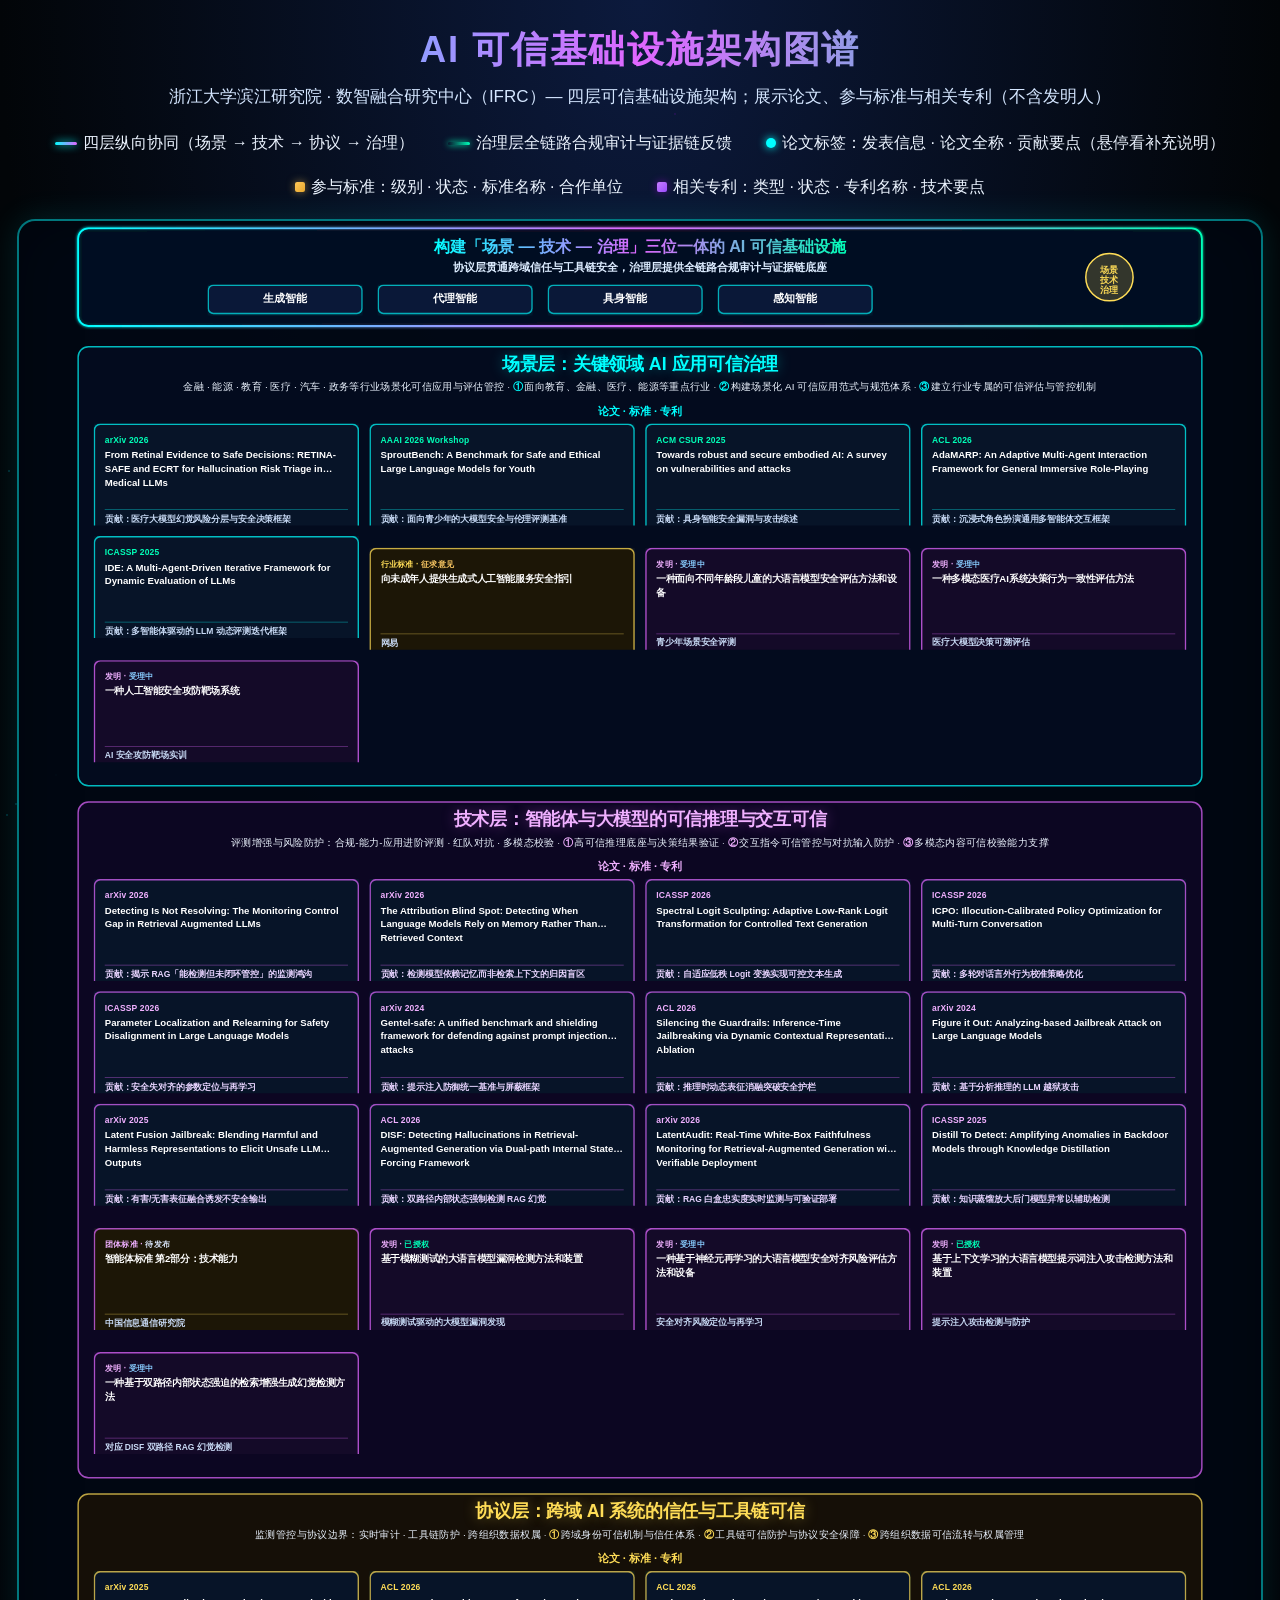
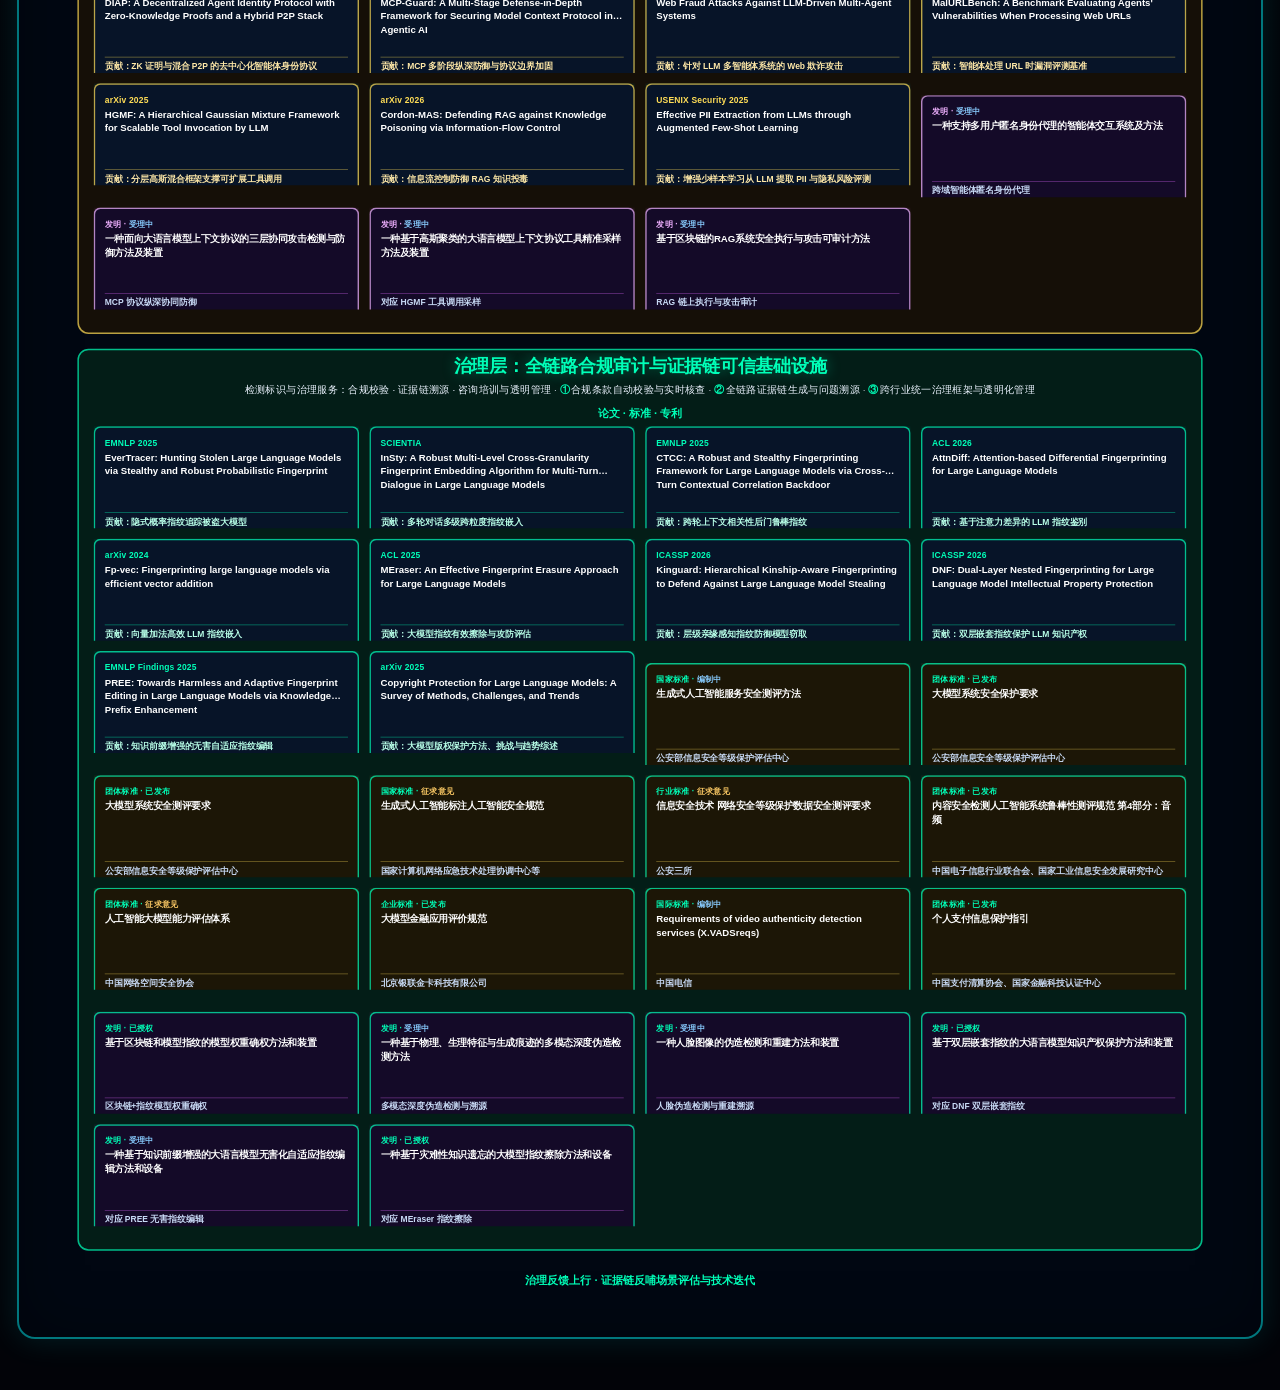
==== commit add54e5c: "Adjust topology card height and padding" ====
--- a/agent-trust-governance.html
+++ b/agent-trust-governance.html
@@ -20,8 +20,8 @@
       --card-paper-bg: #071428;
       --card-standard-bg: #1c1606;
       --card-patent-bg: #140a28;
-      --topology-card-h: 138px;
-      --topology-card-pad: 11px 12px 10px;
+      --topology-card-h: 158px;
+      --topology-card-pad: 12px 13px 11px;
     }
 
     * { box-sizing: border-box; margin: 0; padding: 0; }
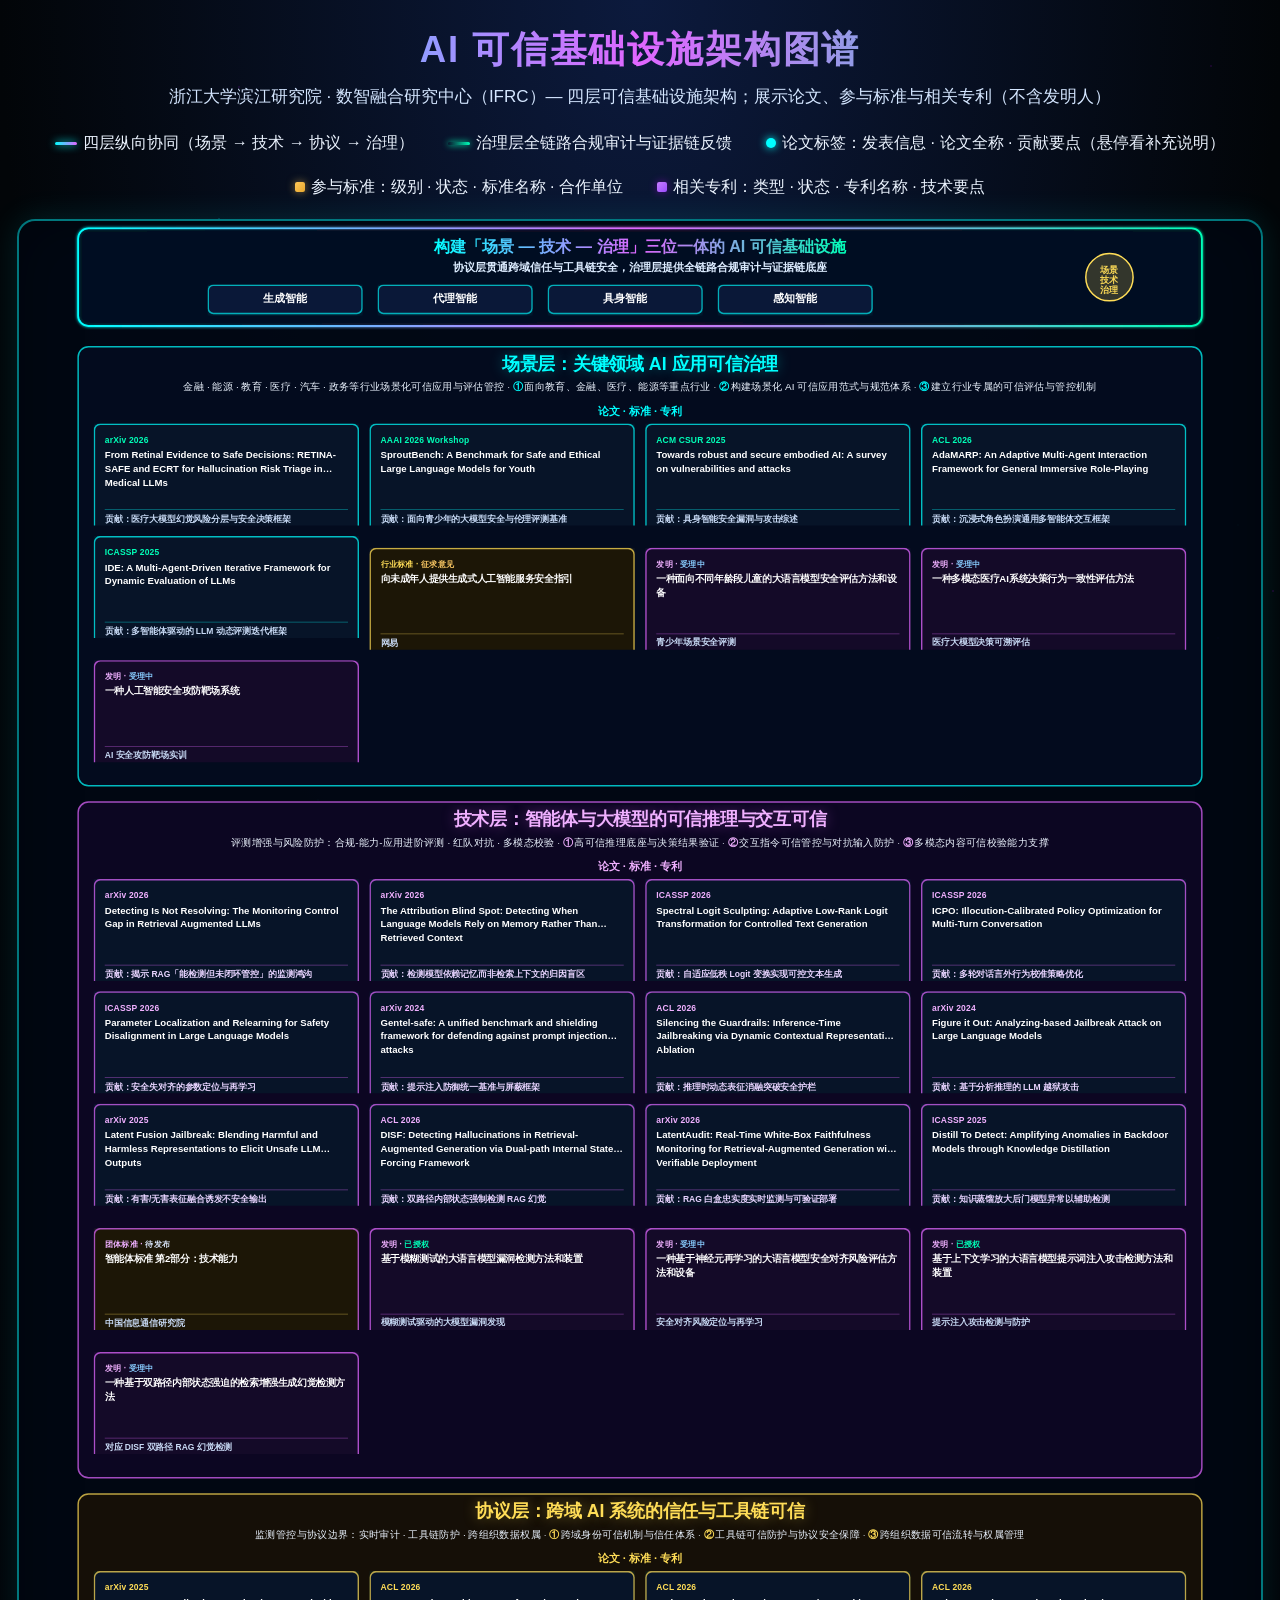
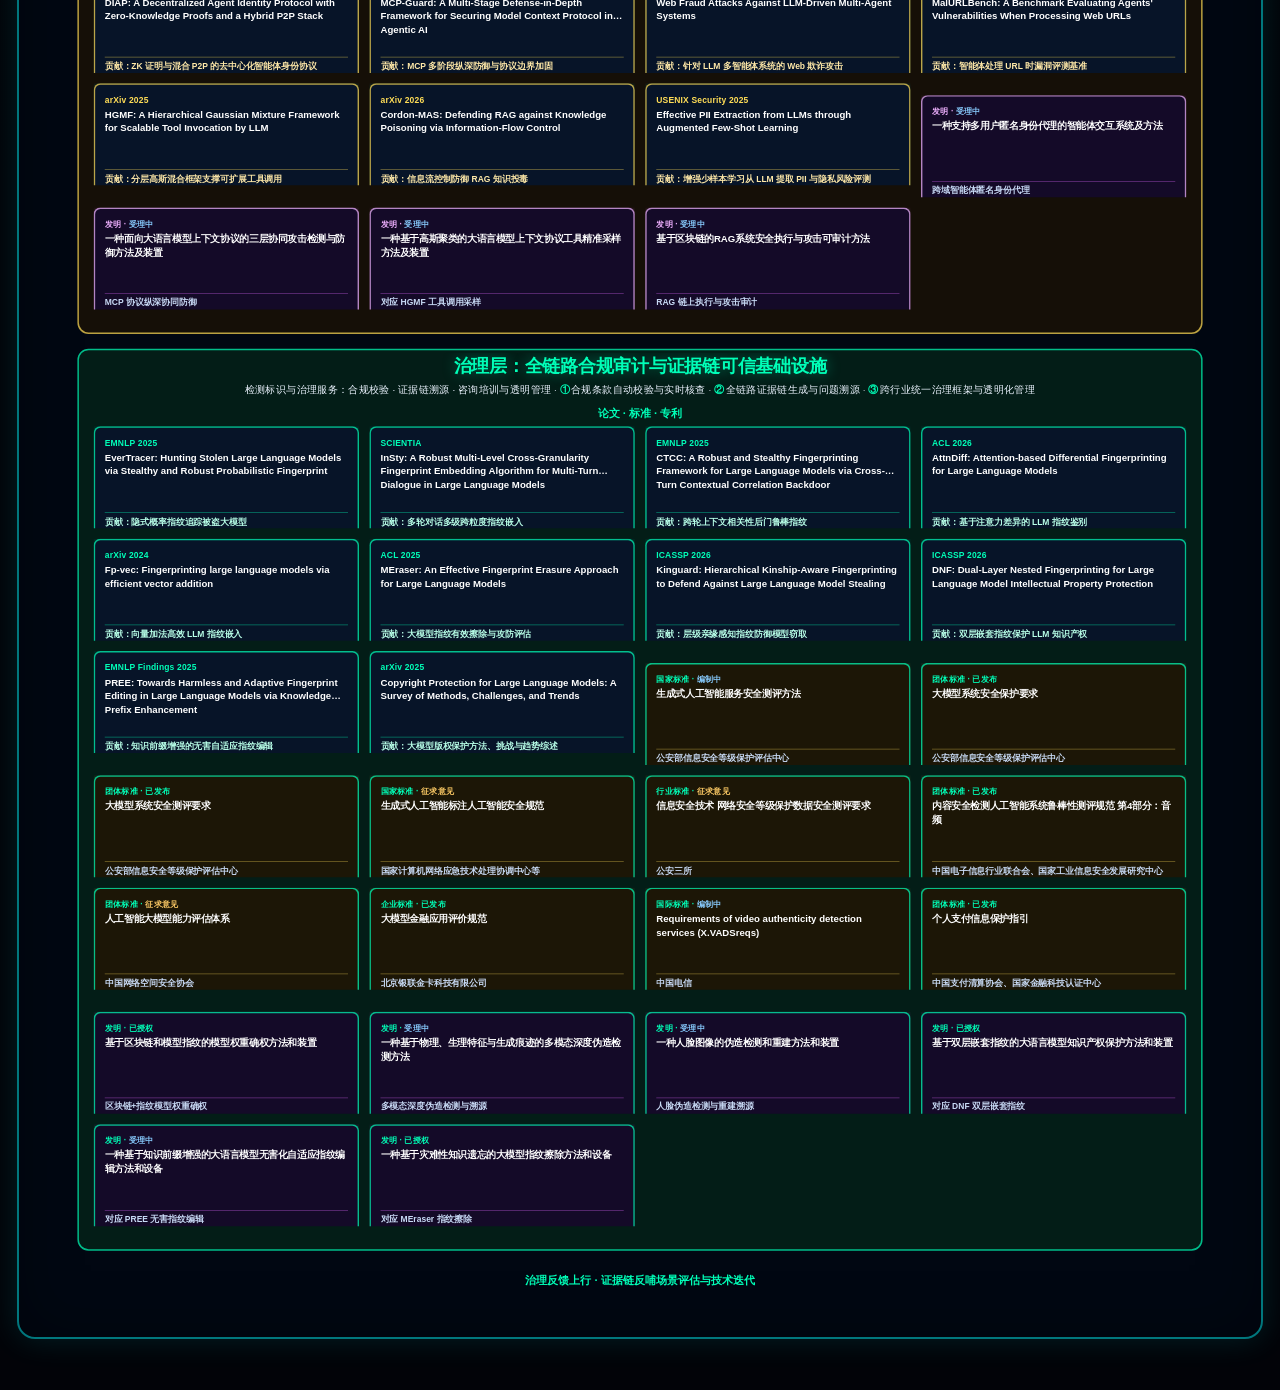
==== commit 26f6636a: "Update CSS variables for topology card dimensions" ====
--- a/agent-trust-governance.html
+++ b/agent-trust-governance.html
@@ -400,8 +400,8 @@
     body.topology-embed .ind-pill .ind-sub { font-size: 13px; }
     body.topology-embed .intel-pill { font-size: 14.5px; padding: 8px 12px; }
     body.topology-embed {
-      --topology-card-h: 130px;
-      --topology-card-pad: 10px 11px 9px;
+      --topology-card-h: 156px;
+      --topology-card-pad: 12px 13px 11px;
     }
     body.topology-embed .paper-badge-wrap,
     body.topology-embed .axis-paper-block,
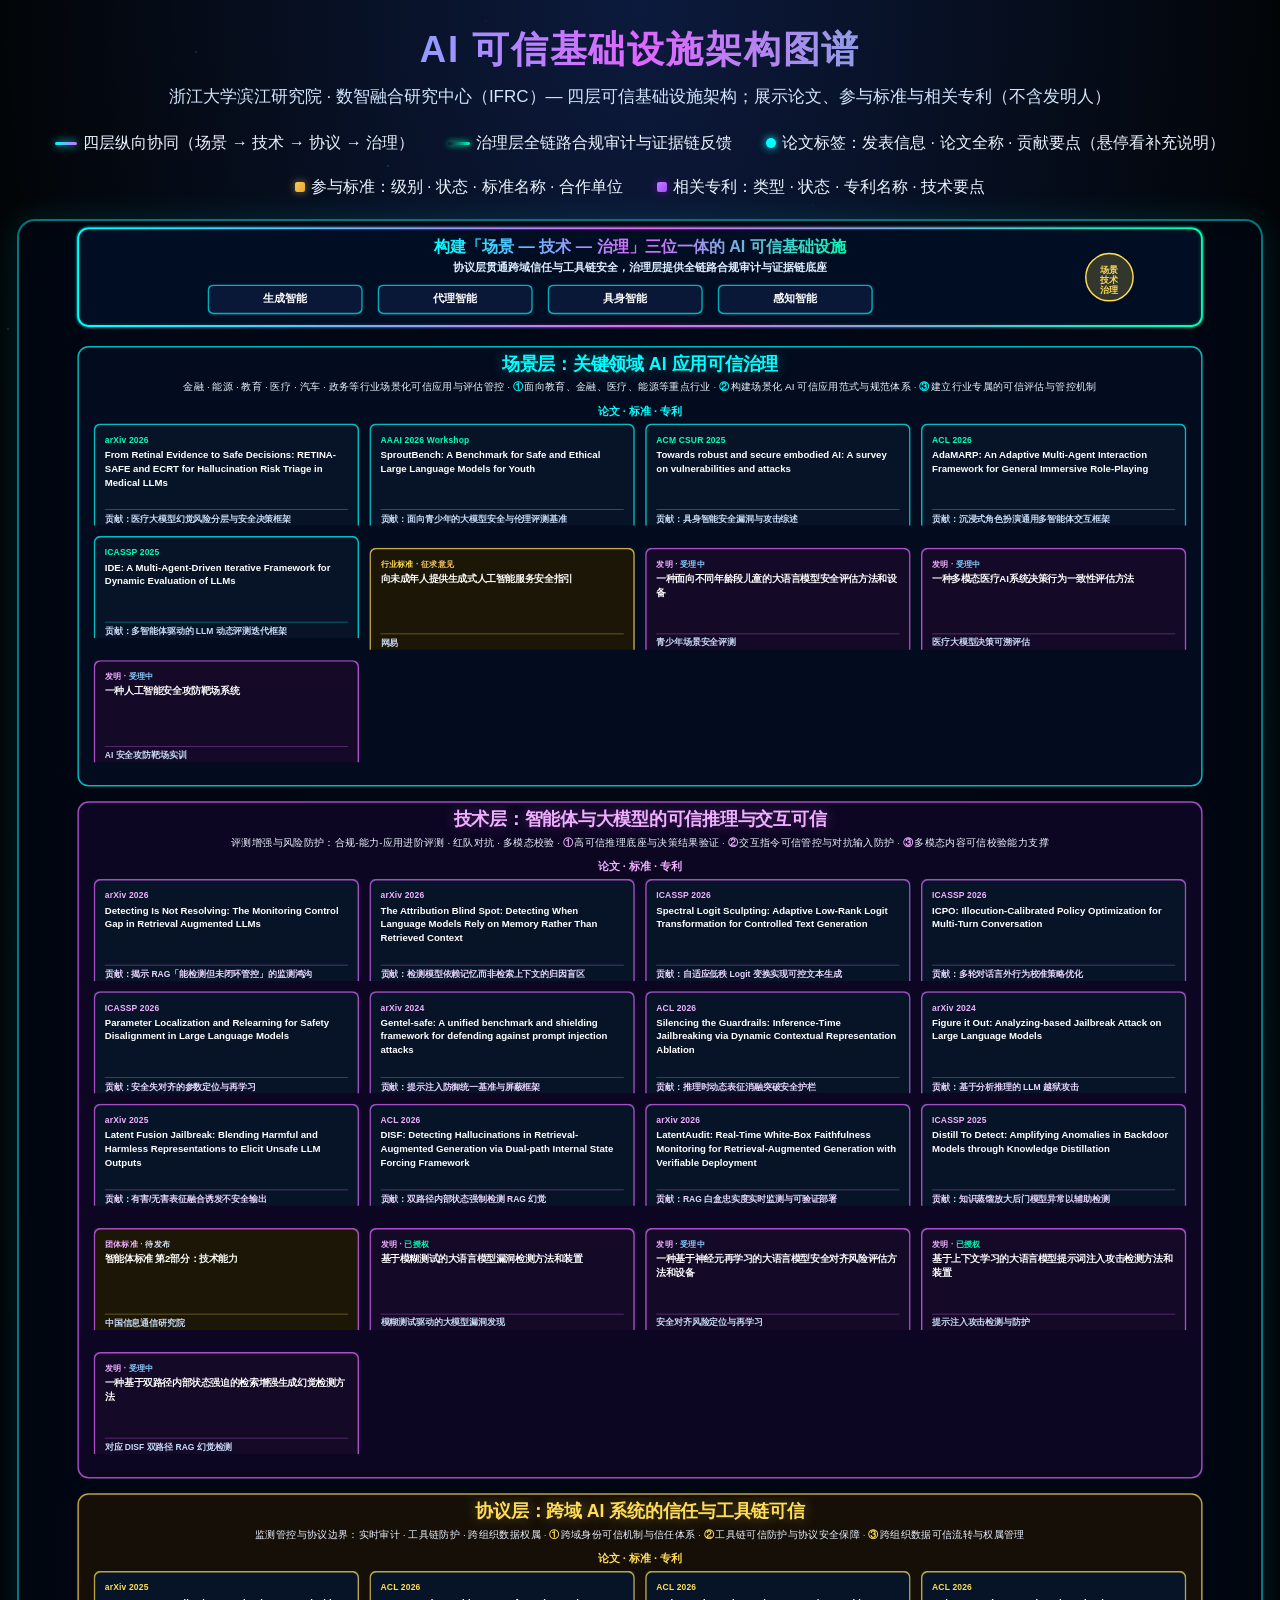
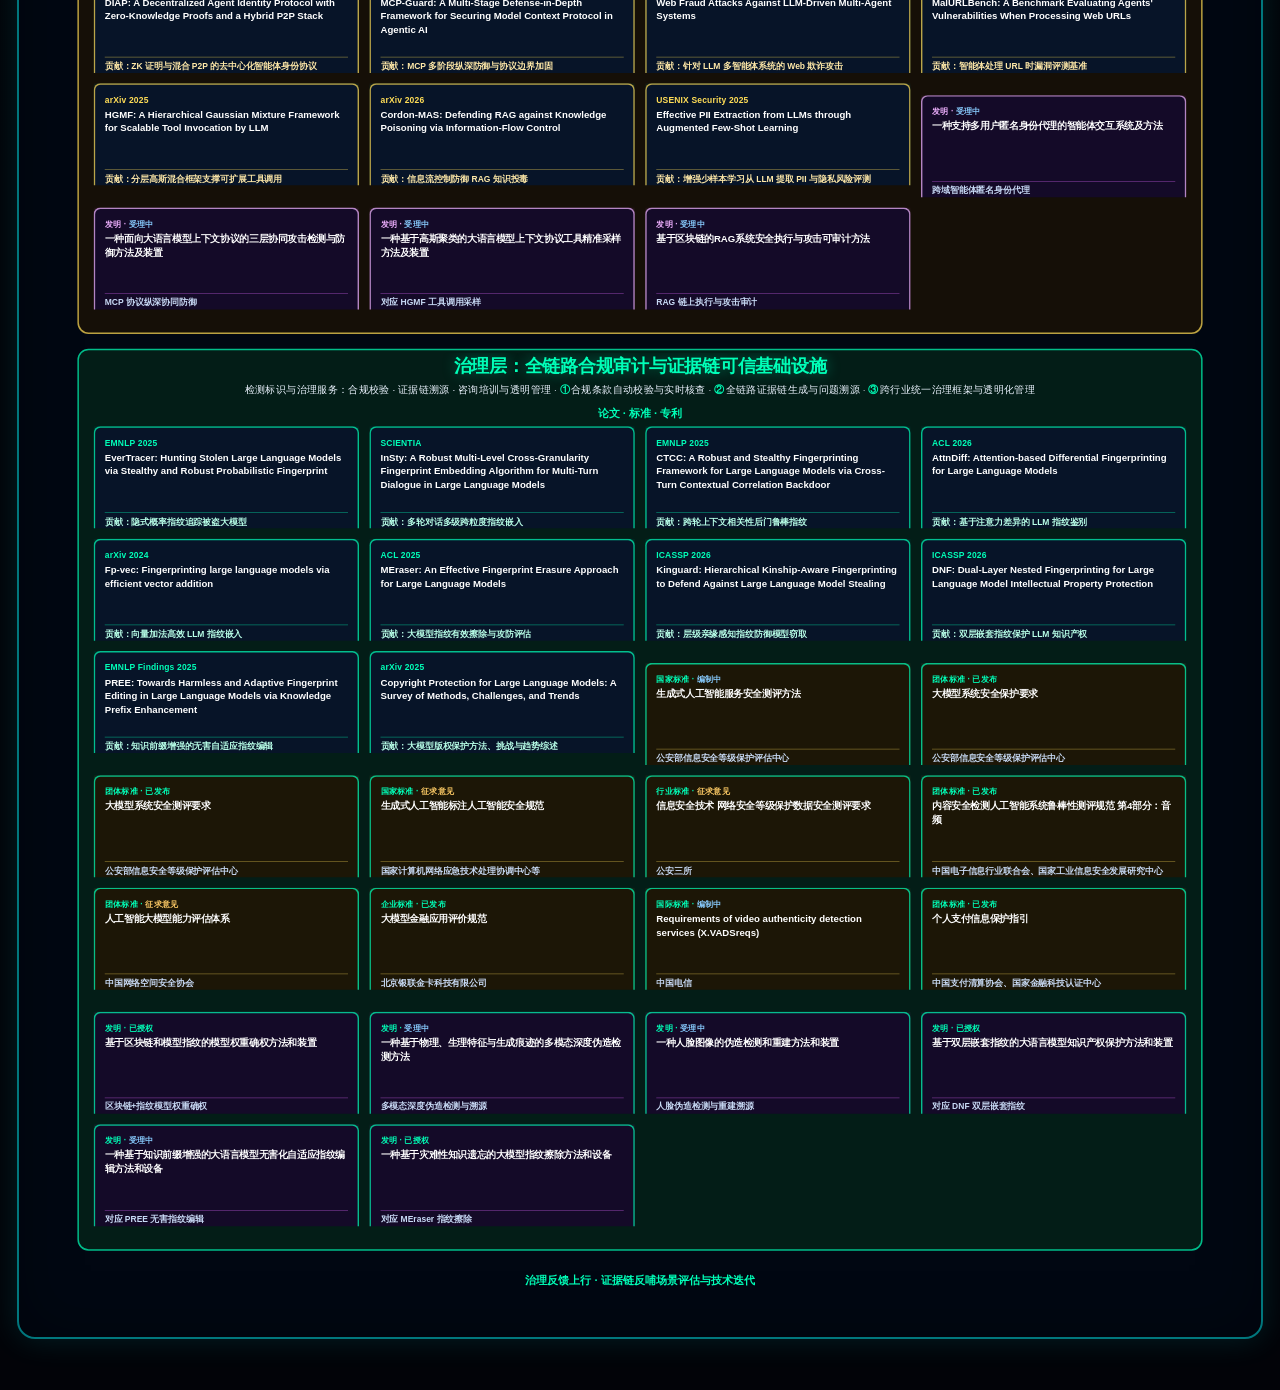
==== commit de2a7015: "Increase line clamp from 2 to 3 for text display" ====
--- a/agent-trust-governance.html
+++ b/agent-trust-governance.html
@@ -264,7 +264,7 @@
       font-size: 13px;
       line-height: 1.42;
       display: -webkit-box;
-      -webkit-line-clamp: 2;
+      -webkit-line-clamp: 3;
       -webkit-box-orient: vertical;
       overflow: hidden;
     }
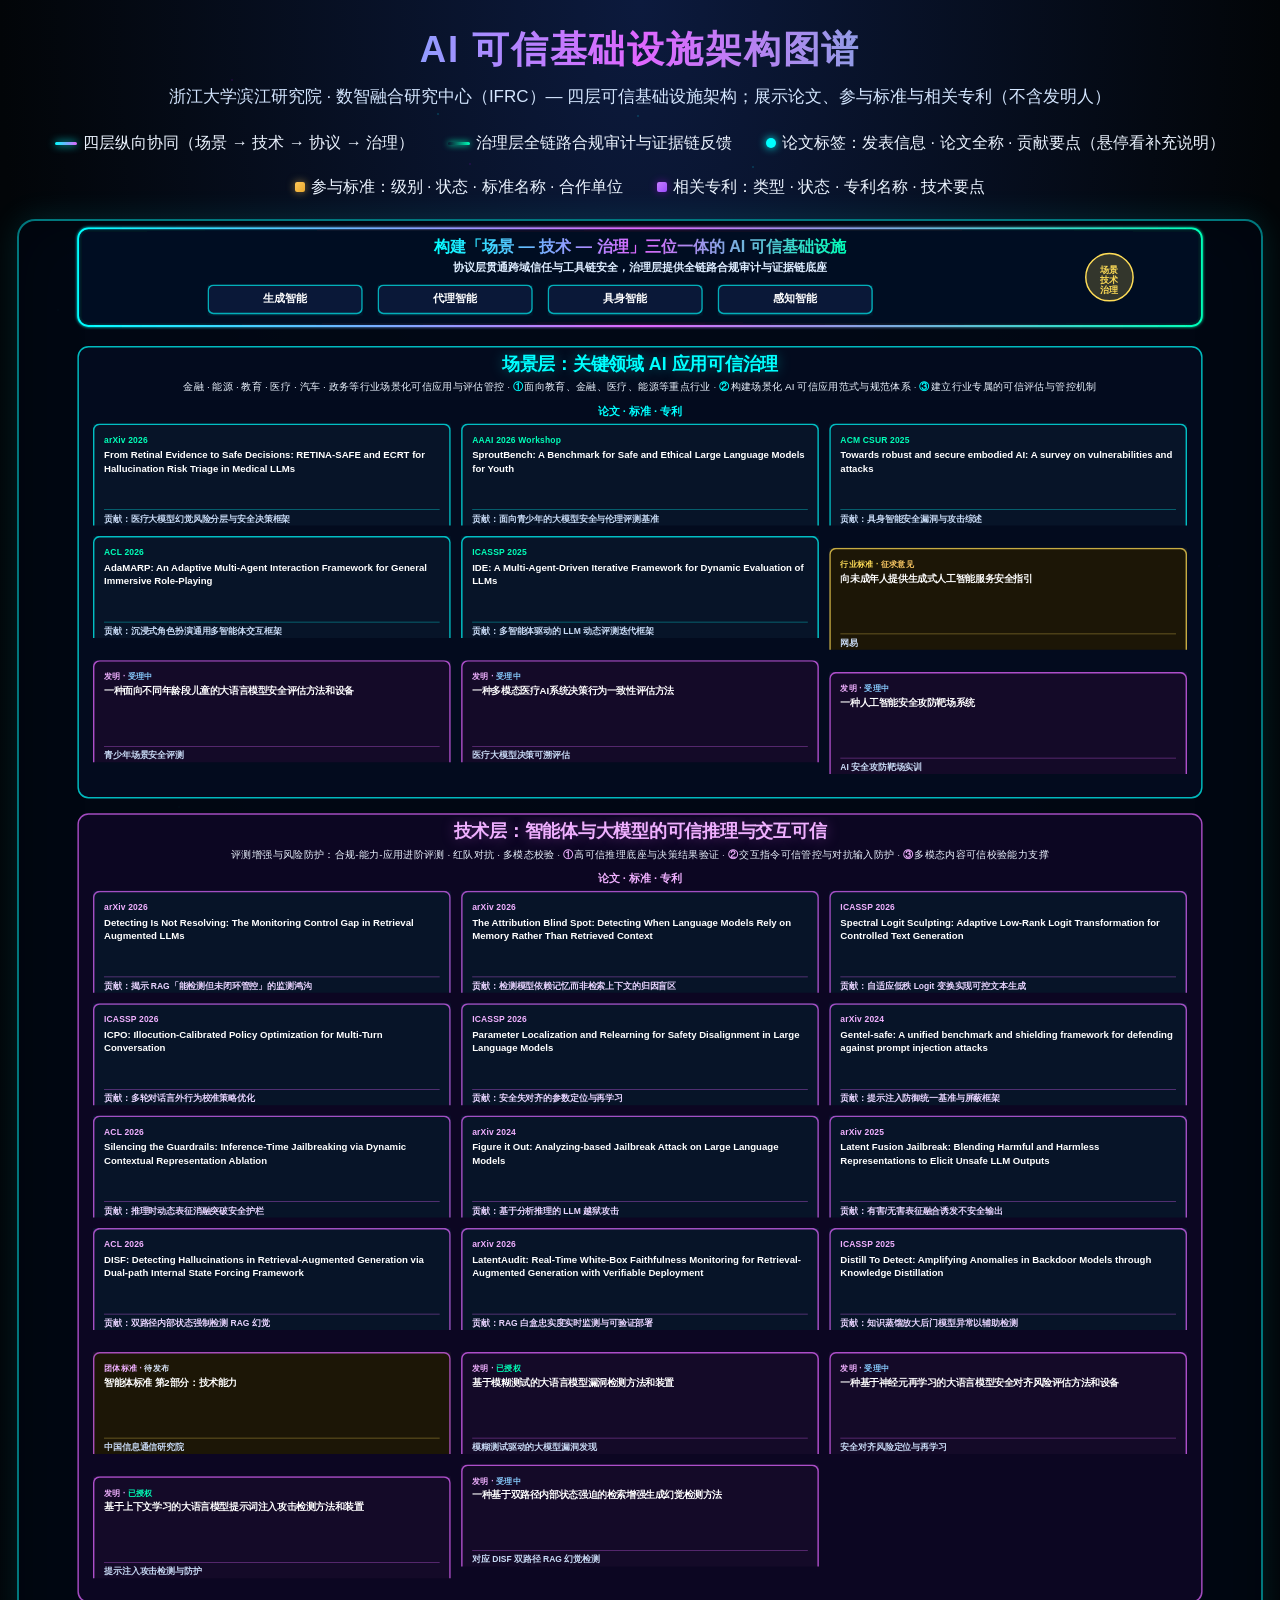
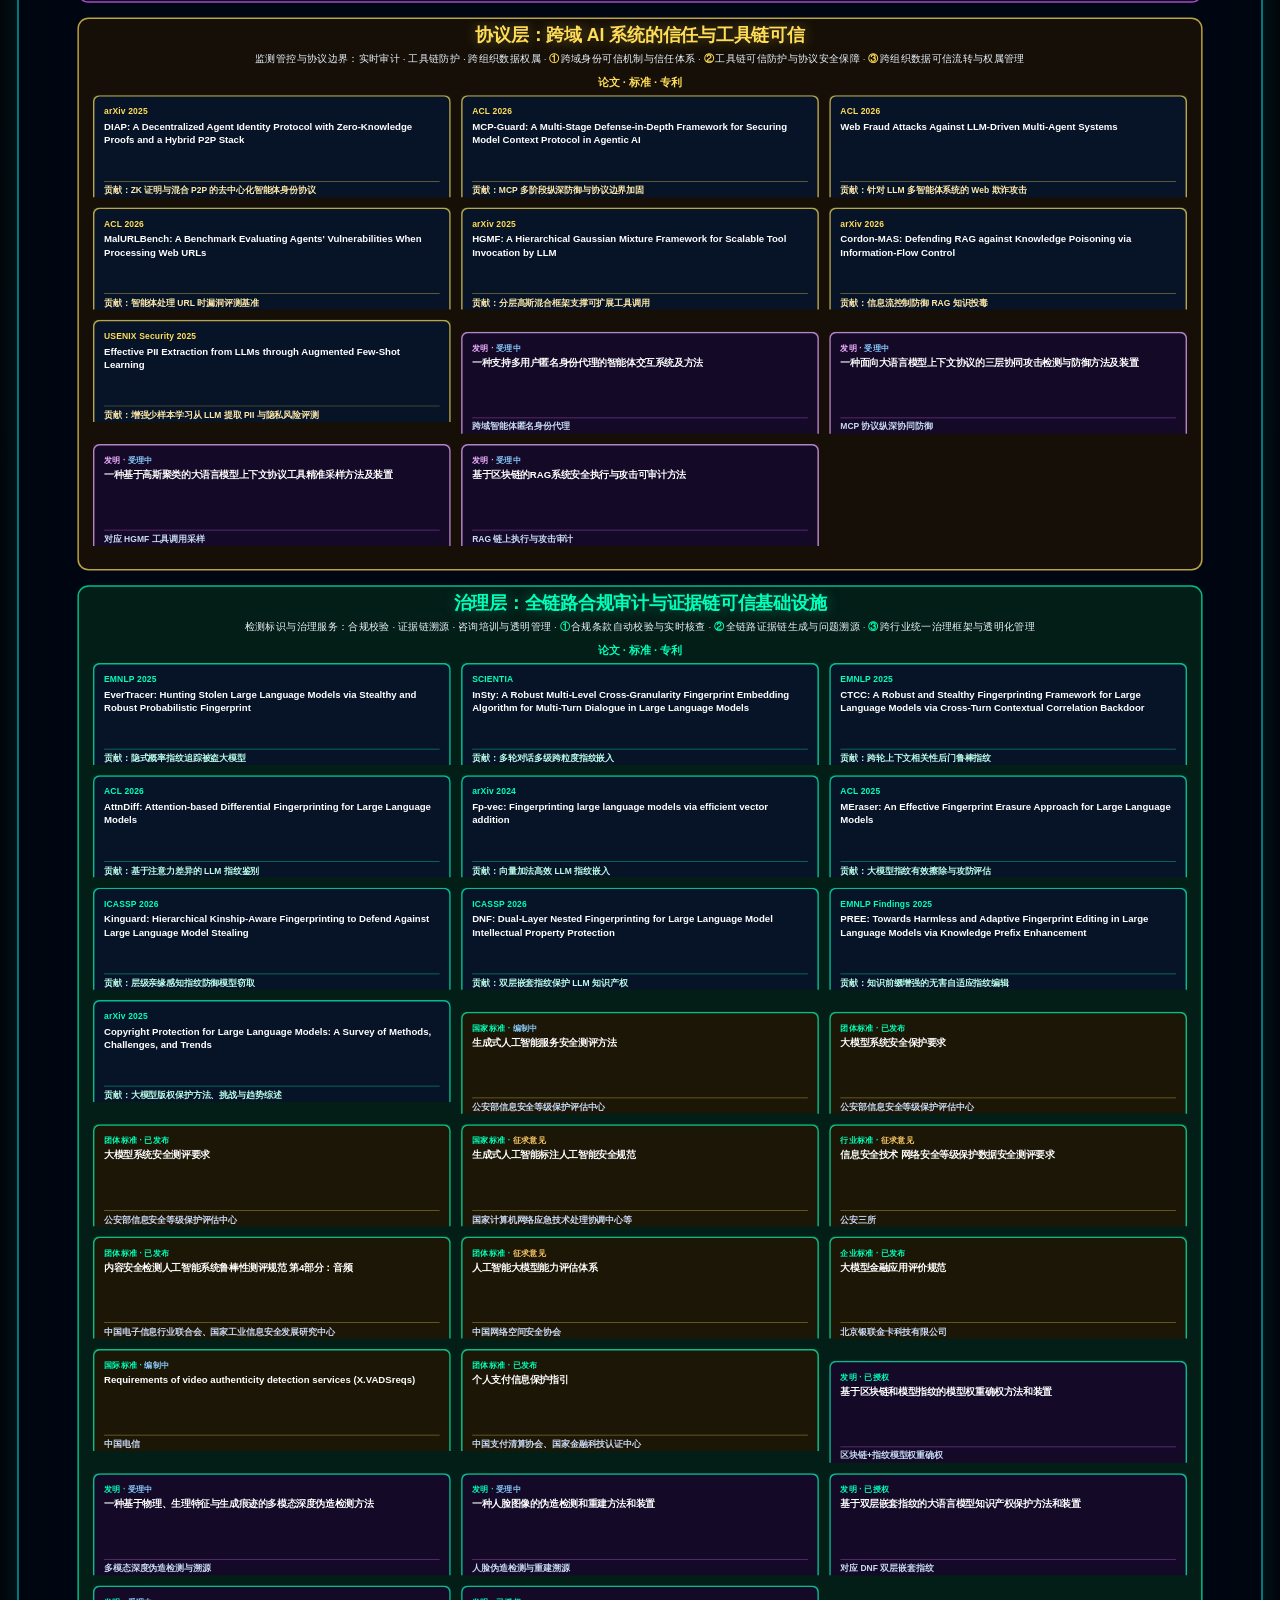
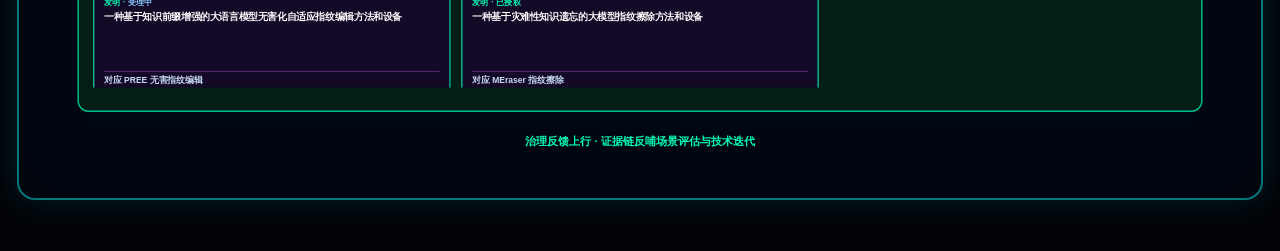
==== commit cfdec3ff: "Change FLOW_COLS from 4 to 3" ====
--- a/agent-trust-governance.html
+++ b/agent-trust-governance.html
@@ -528,11 +528,15 @@
       var embed = document.body.classList.contains('topology-embed');
       var CORE_BG_X = 80;
       var CORE_BG_W = 1520;
-      var FLOW_COLS = 4;
+      var FLOW_COLS = 3;
       var CARD_GAP = 14;
       var LAYER_INNER_PAD = embed ? 16 : 20;
       var CONTENT_W = CORE_BG_W - LAYER_INNER_PAD * 2;
       var CARD_MAX_W = Math.floor((CONTENT_W - (FLOW_COLS - 1) * CARD_GAP) / FLOW_COLS);
+      var CARD_FIXED_H = Math.ceil(
+        parseFloat(getComputedStyle(document.body).getPropertyValue('--topology-card-h')) ||
+        (embed ? 156 : 158)
+      );
       var CARD_FIXED_H = embed ? 130 : 138;
       var PILL_H = CARD_FIXED_H;
       var SVG_W = 1680;
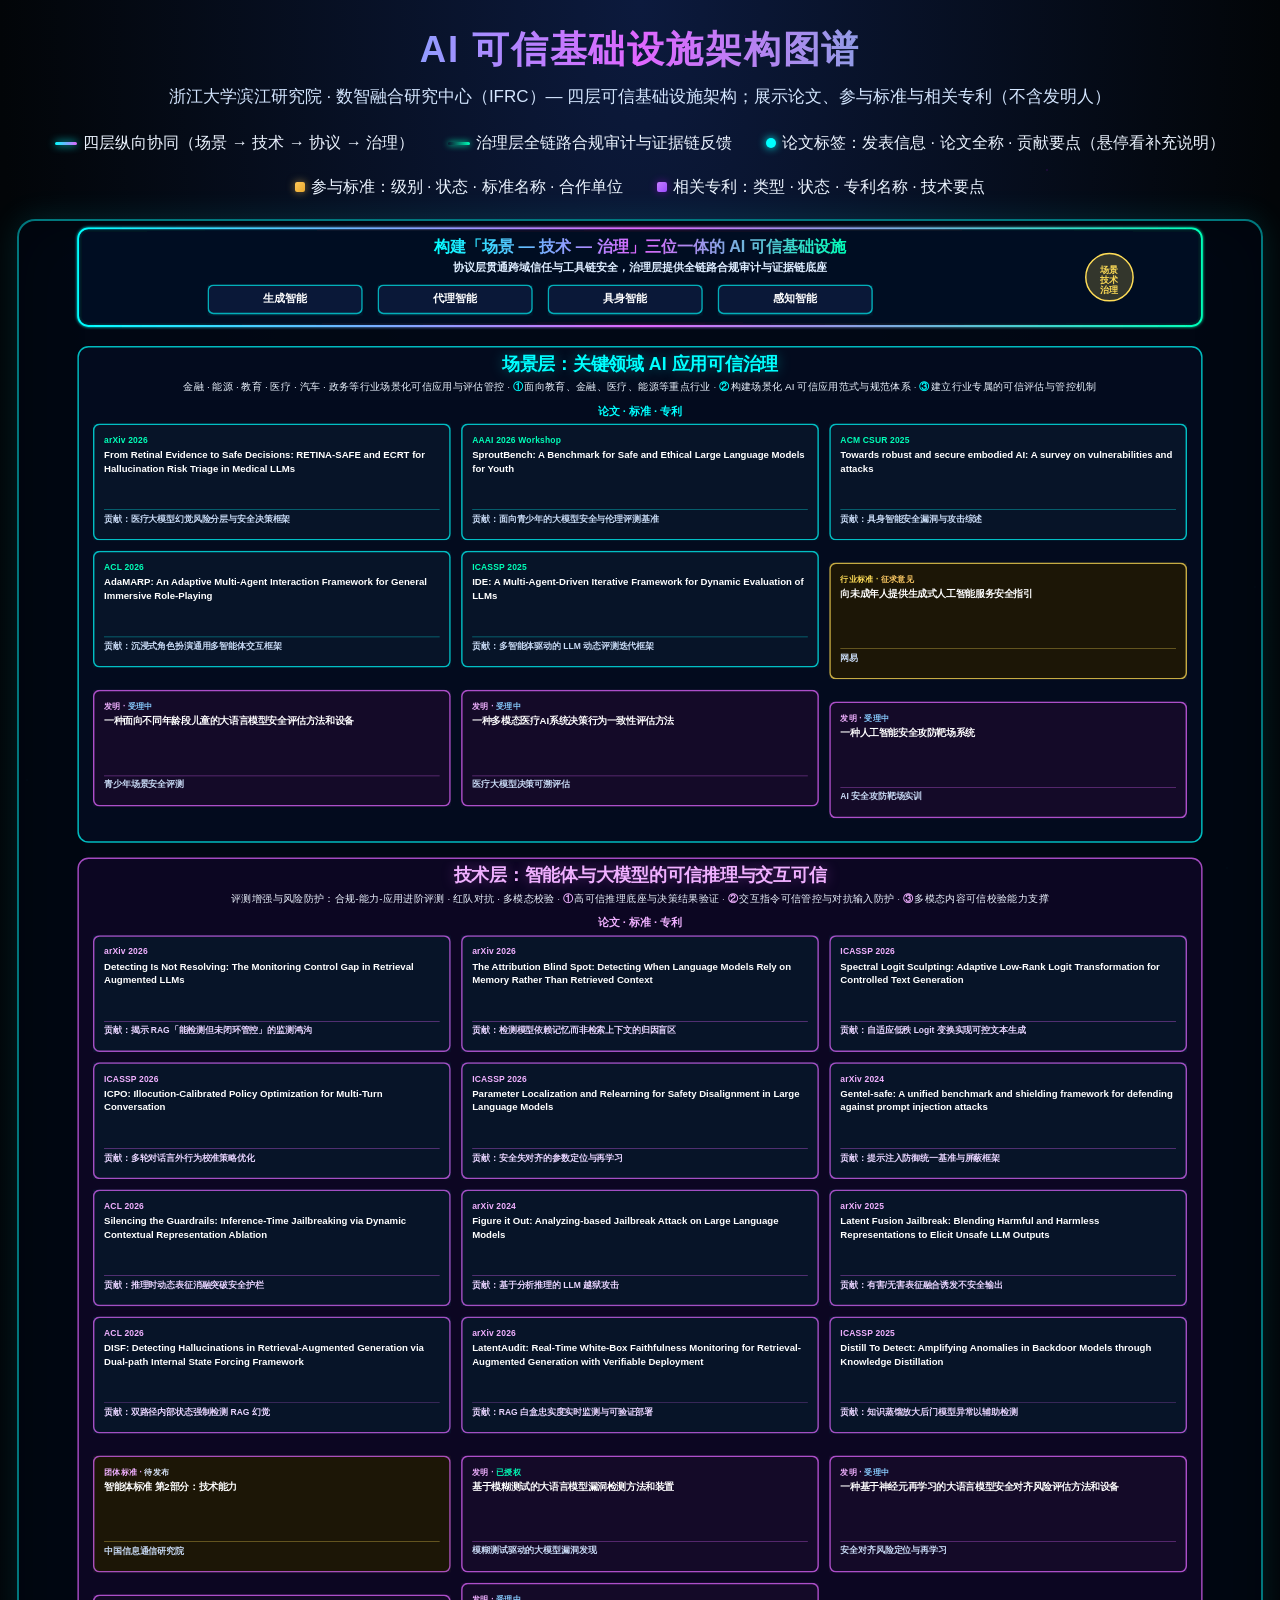
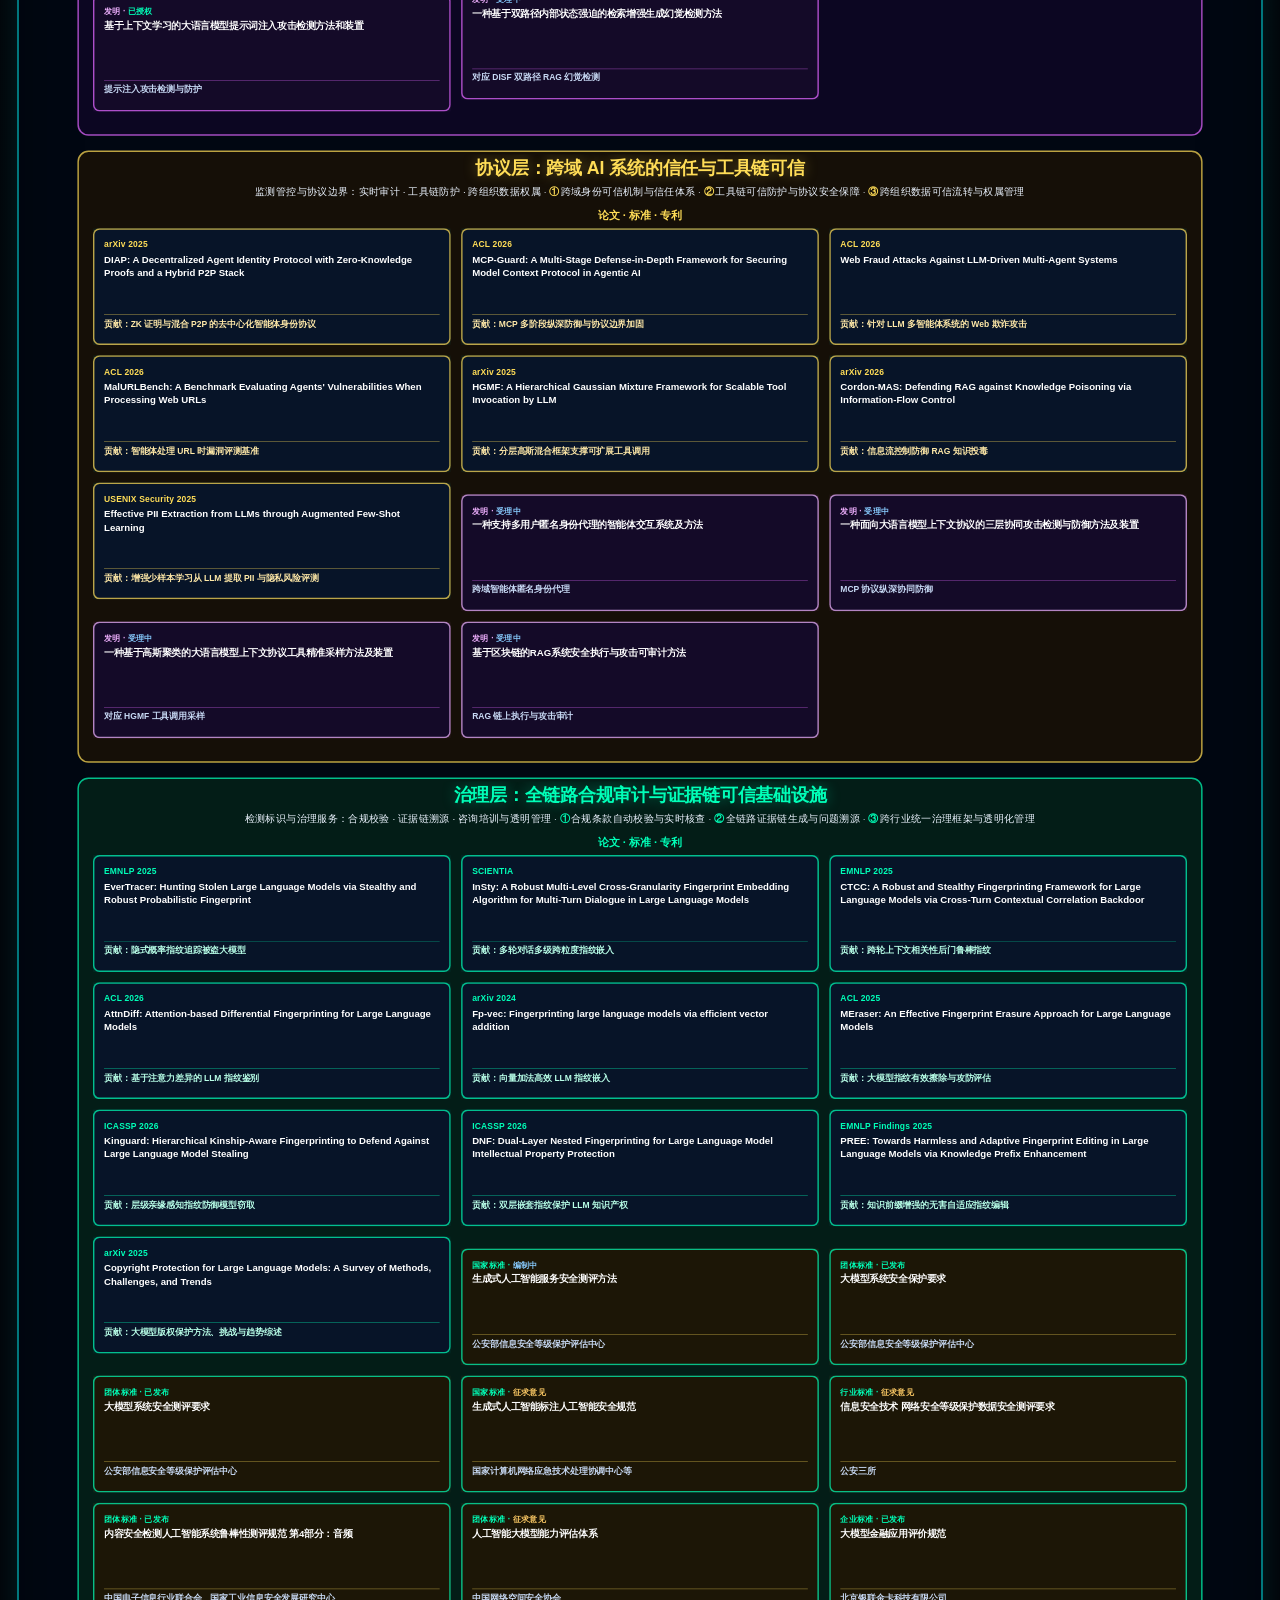
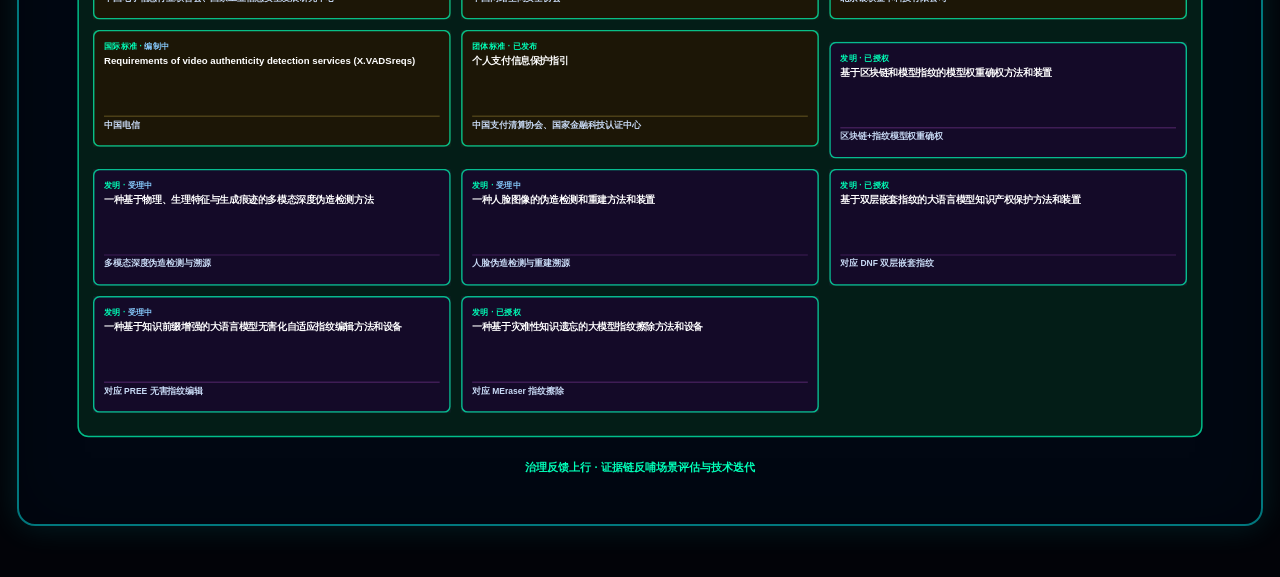
==== commit 830e3eaa: "Refactor CARD_FIXED_H calculation logic" ====
--- a/agent-trust-governance.html
+++ b/agent-trust-governance.html
@@ -537,7 +537,6 @@
         parseFloat(getComputedStyle(document.body).getPropertyValue('--topology-card-h')) ||
         (embed ? 156 : 158)
       );
-      var CARD_FIXED_H = embed ? 130 : 138;
       var PILL_H = CARD_FIXED_H;
       var SVG_W = 1680;
       var HEAD_FO_Y = 4;
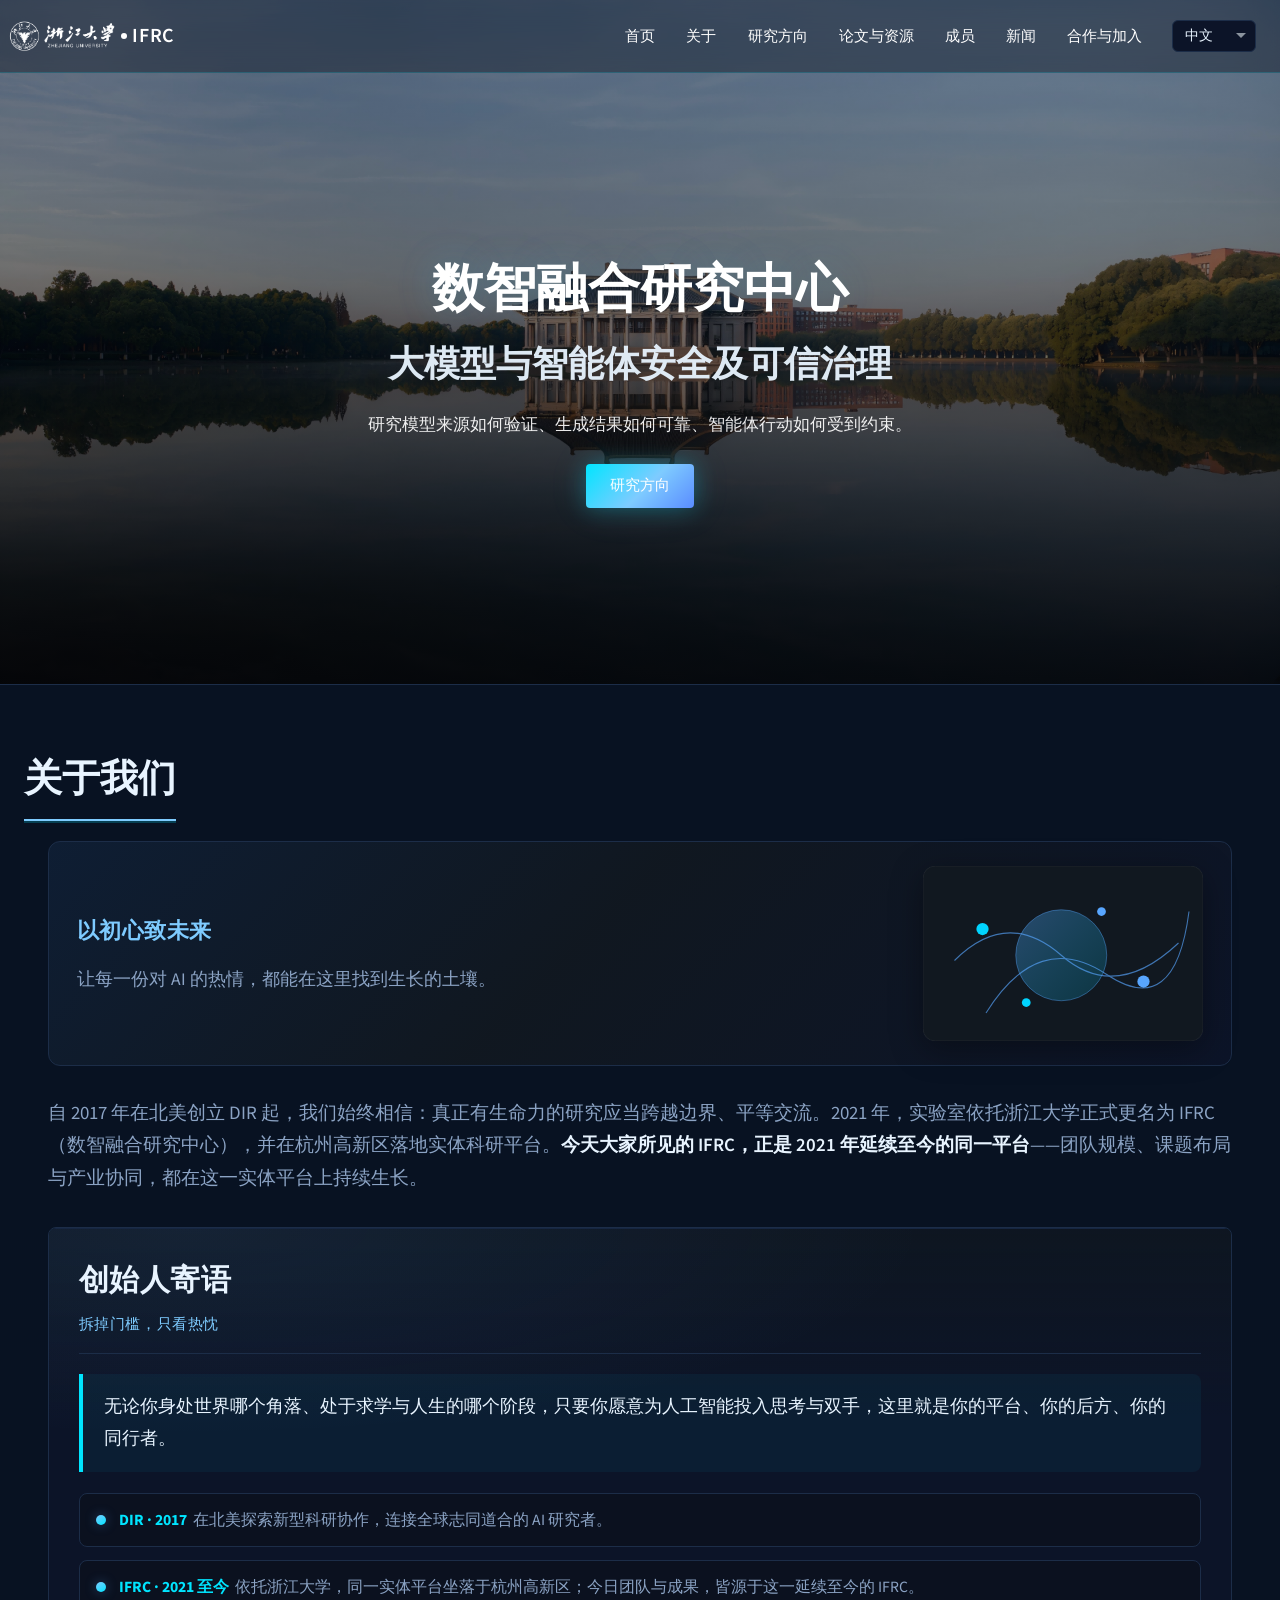
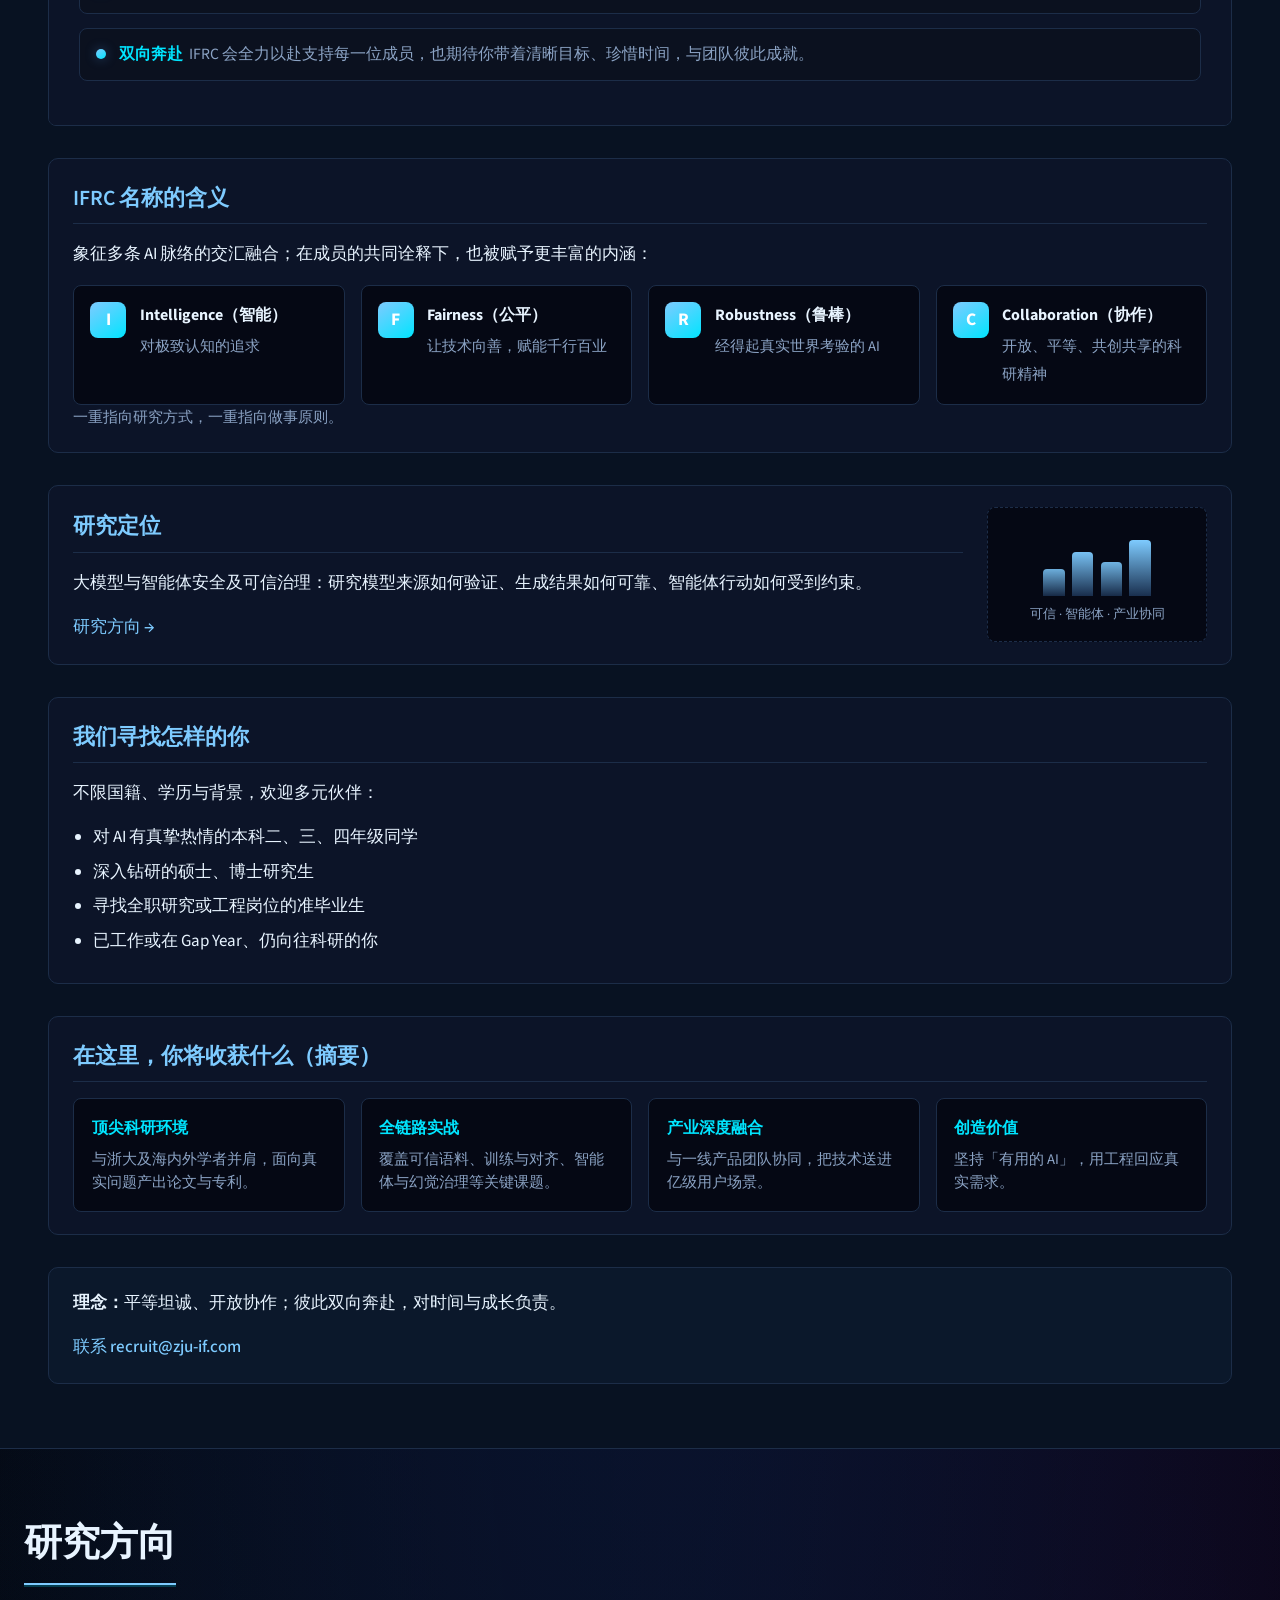
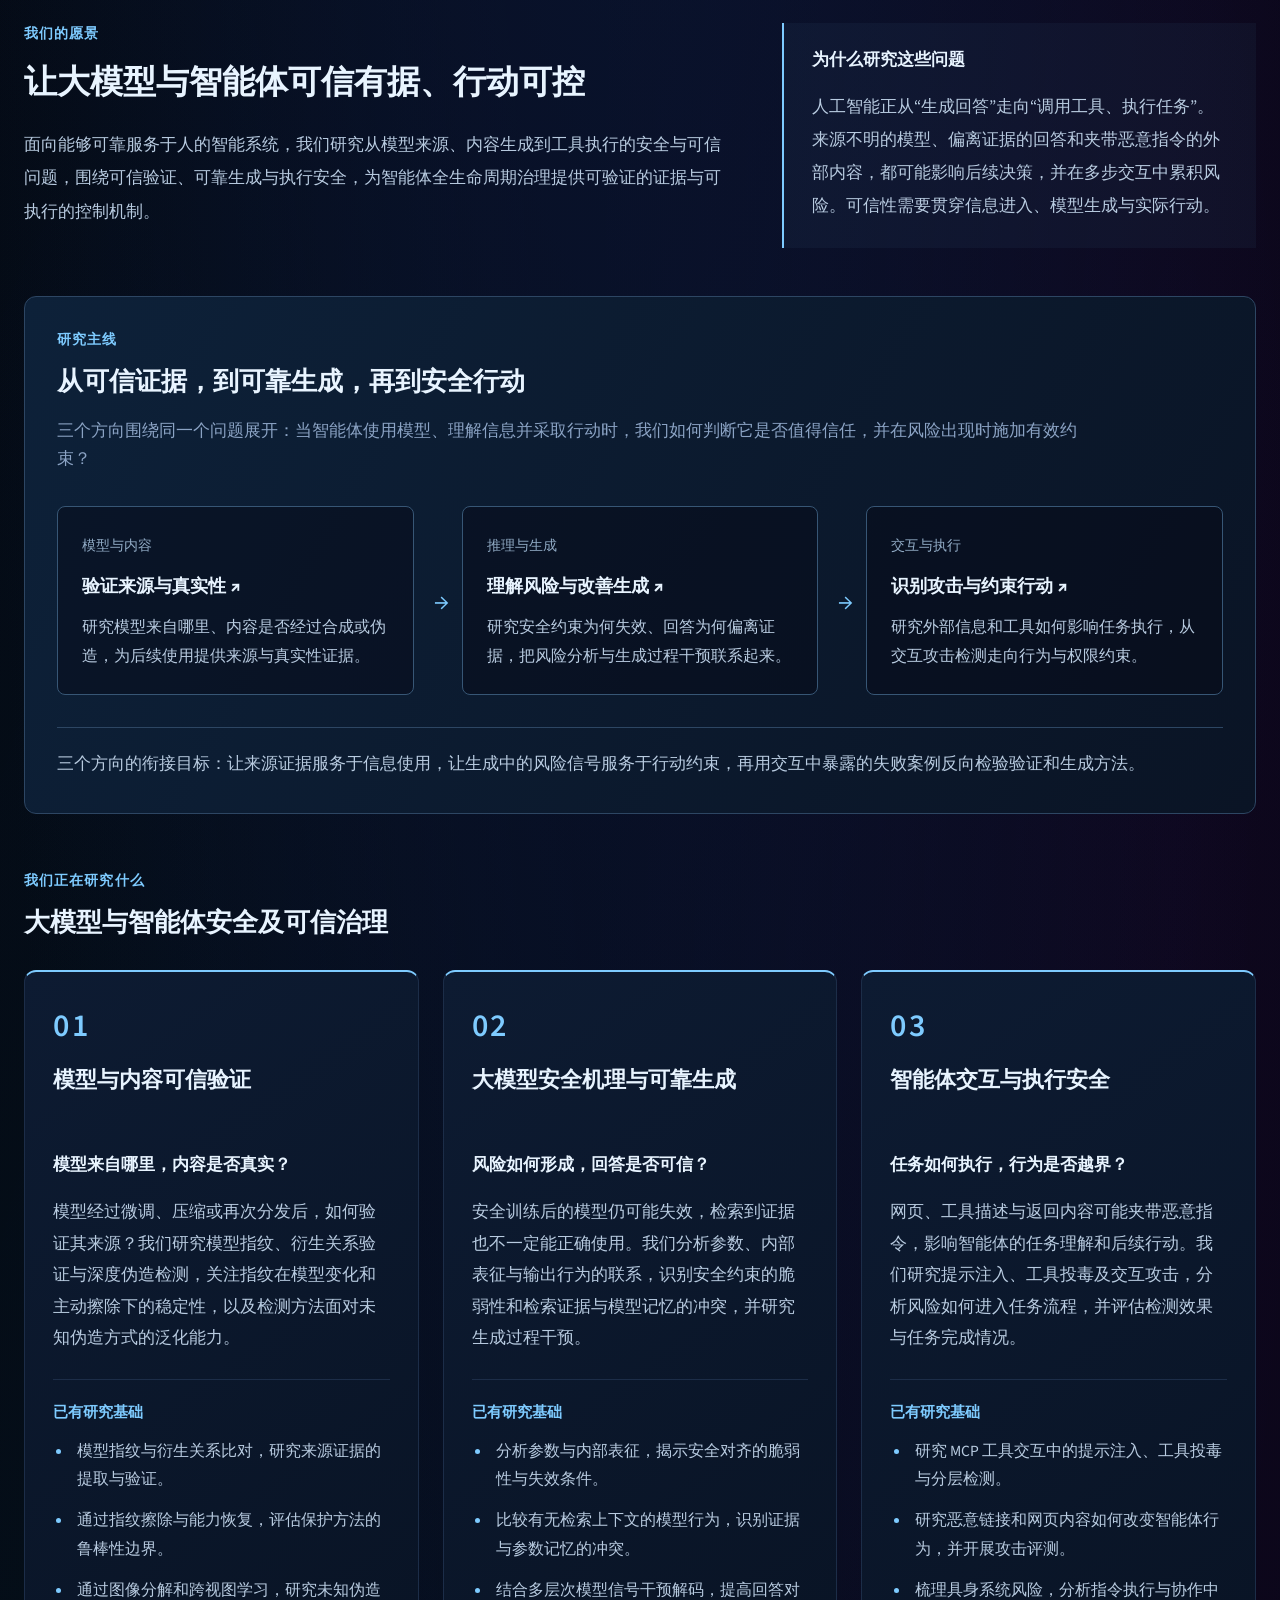
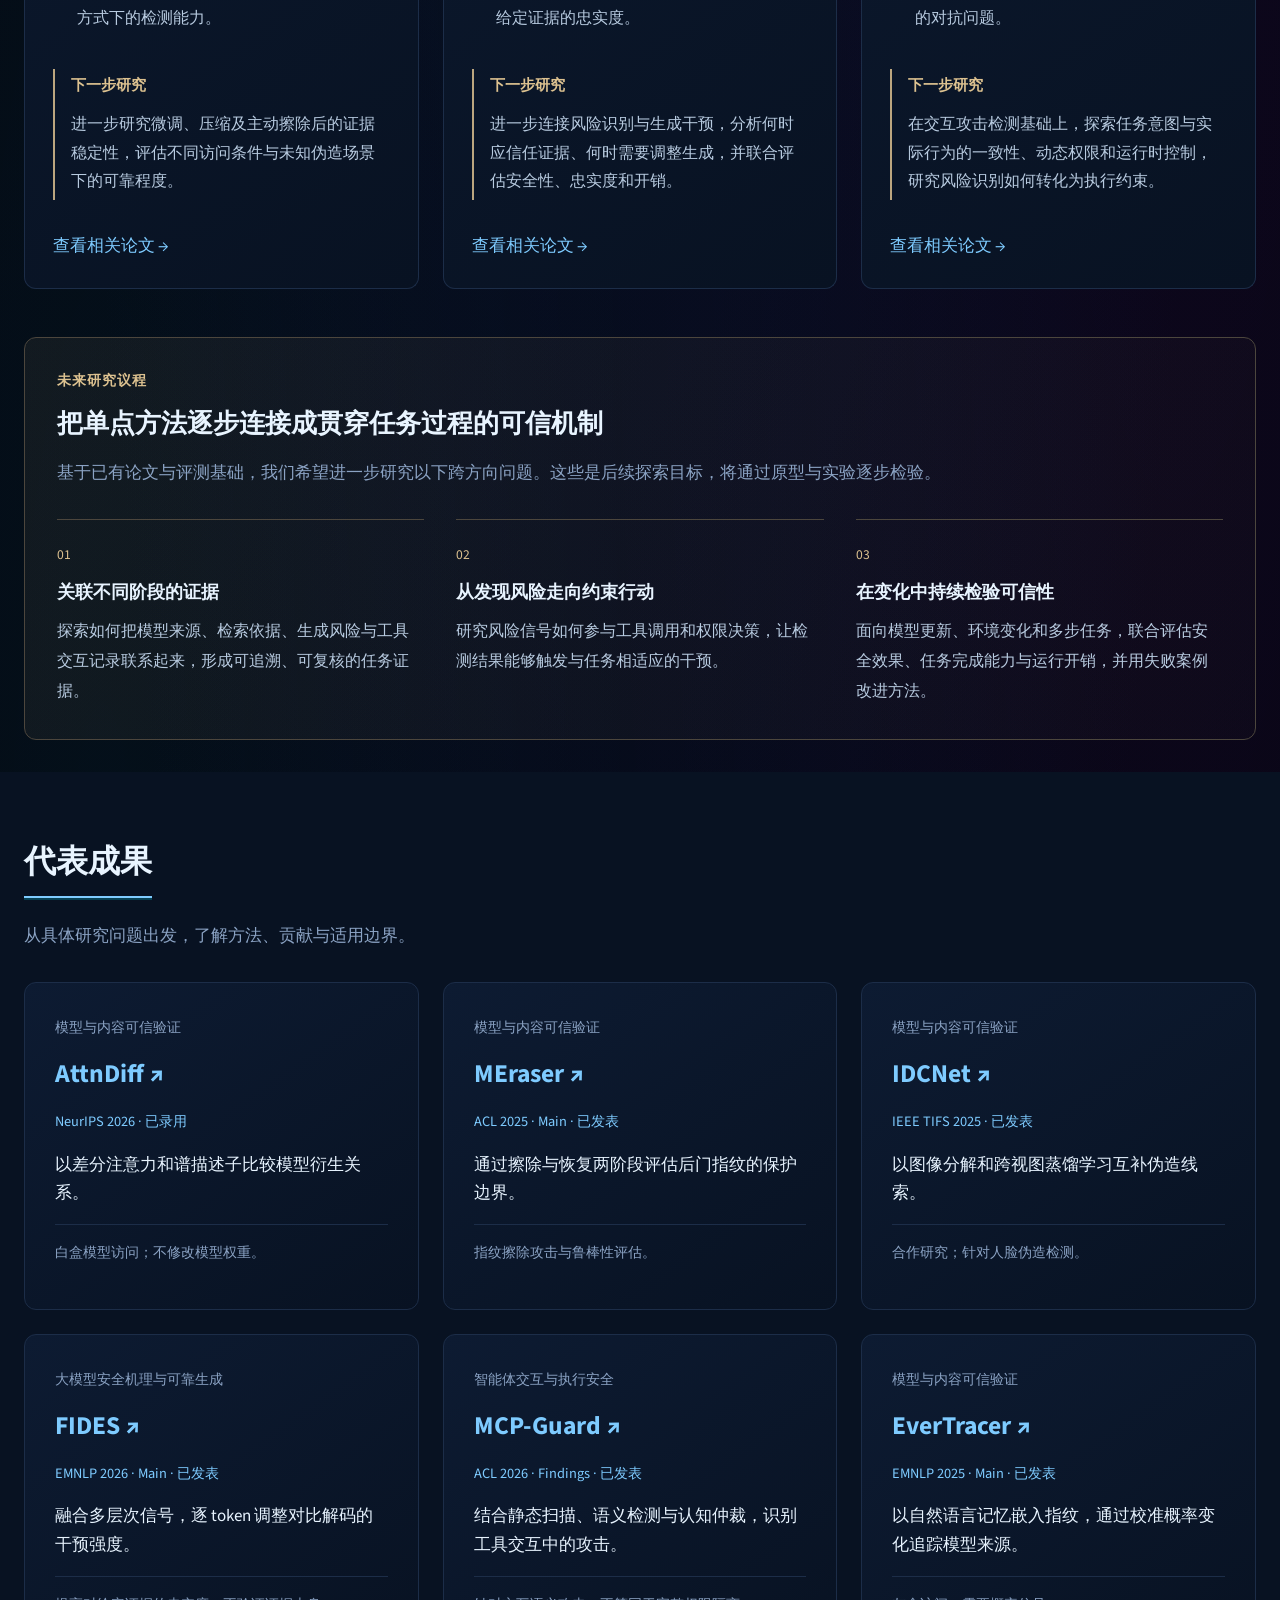
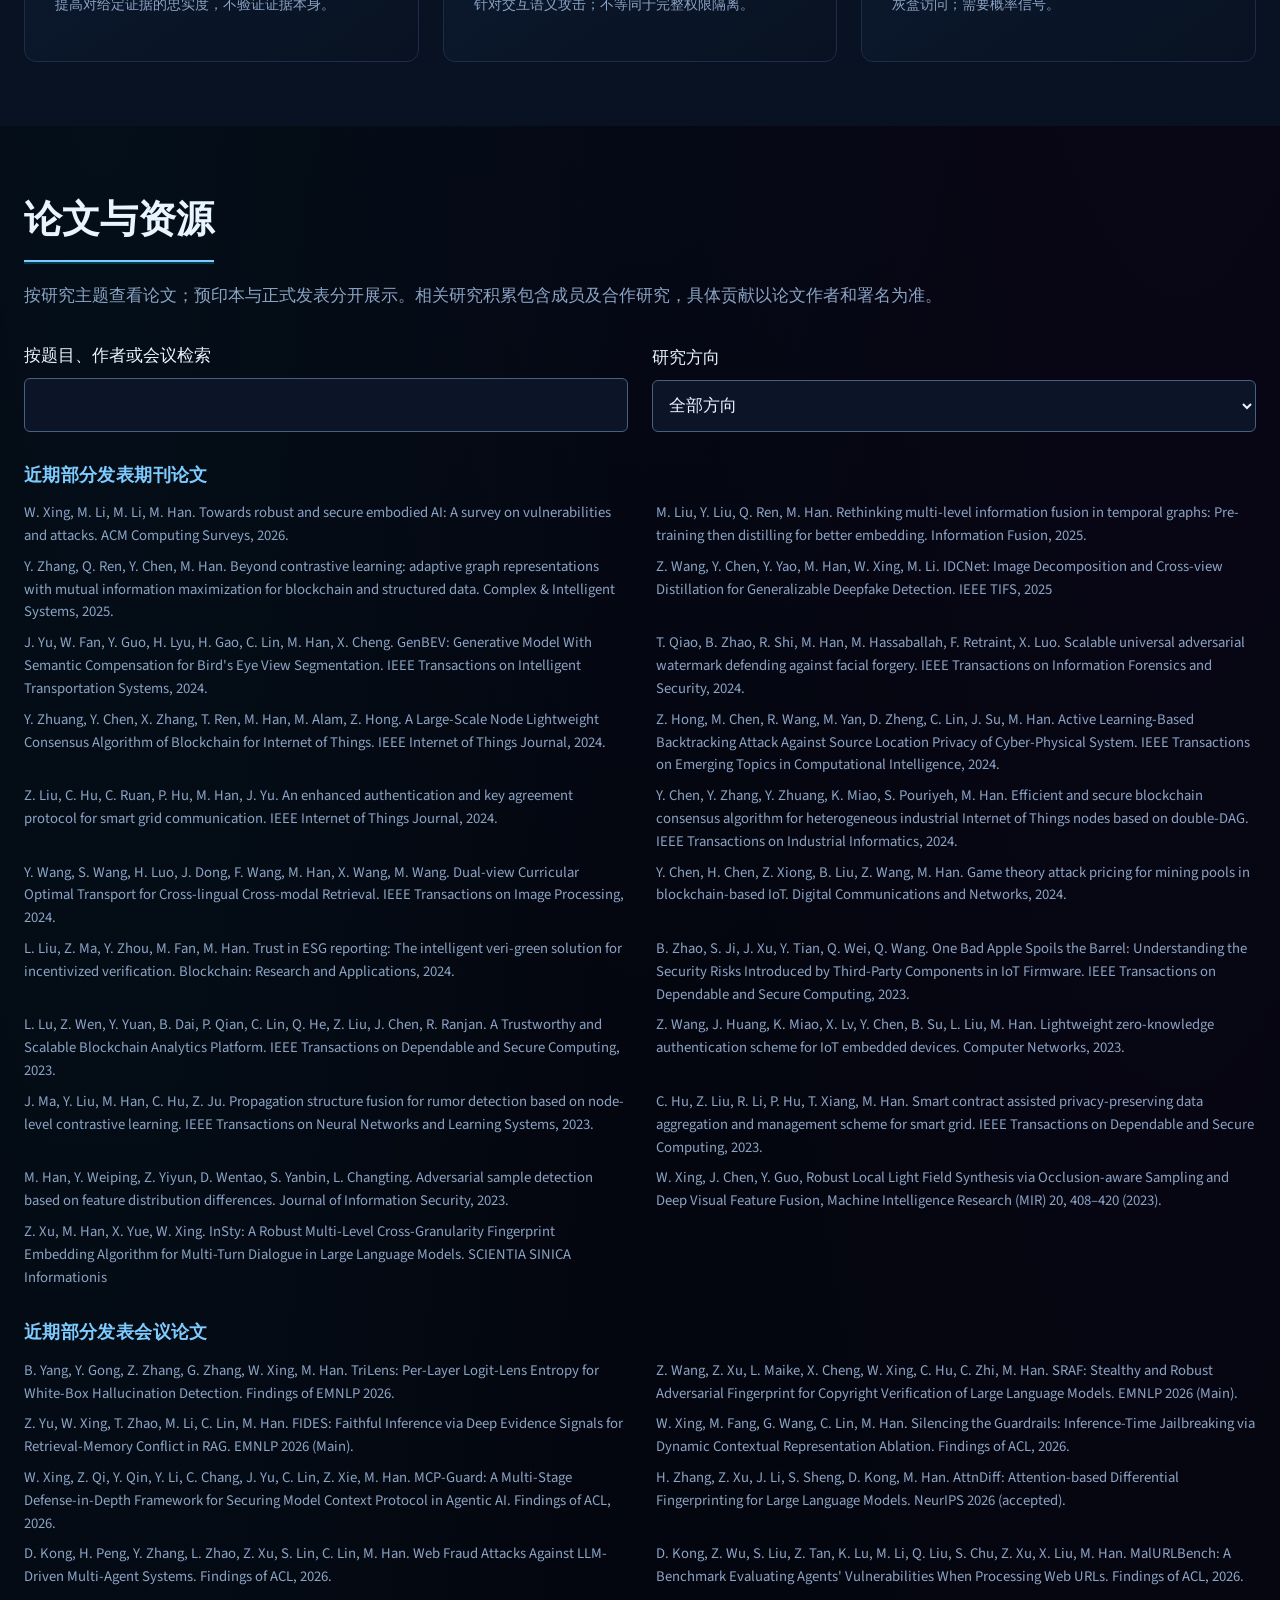
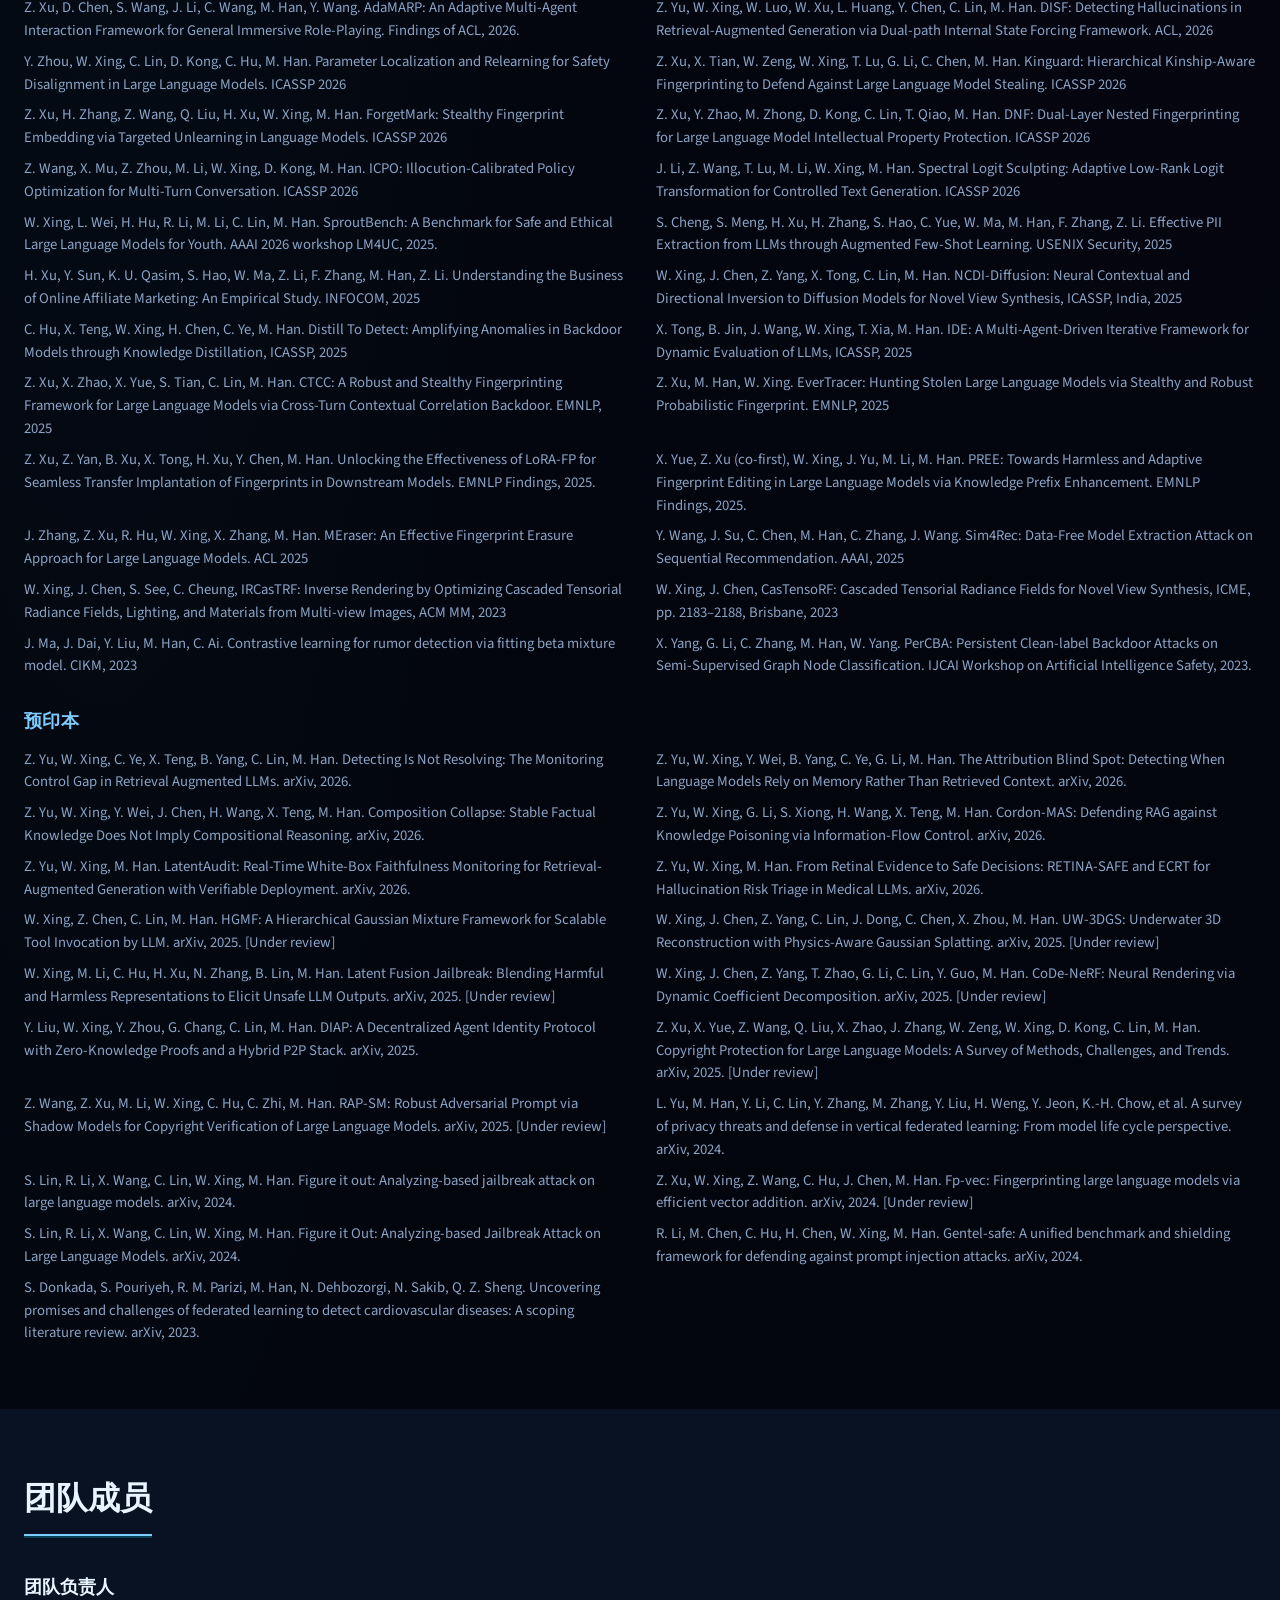
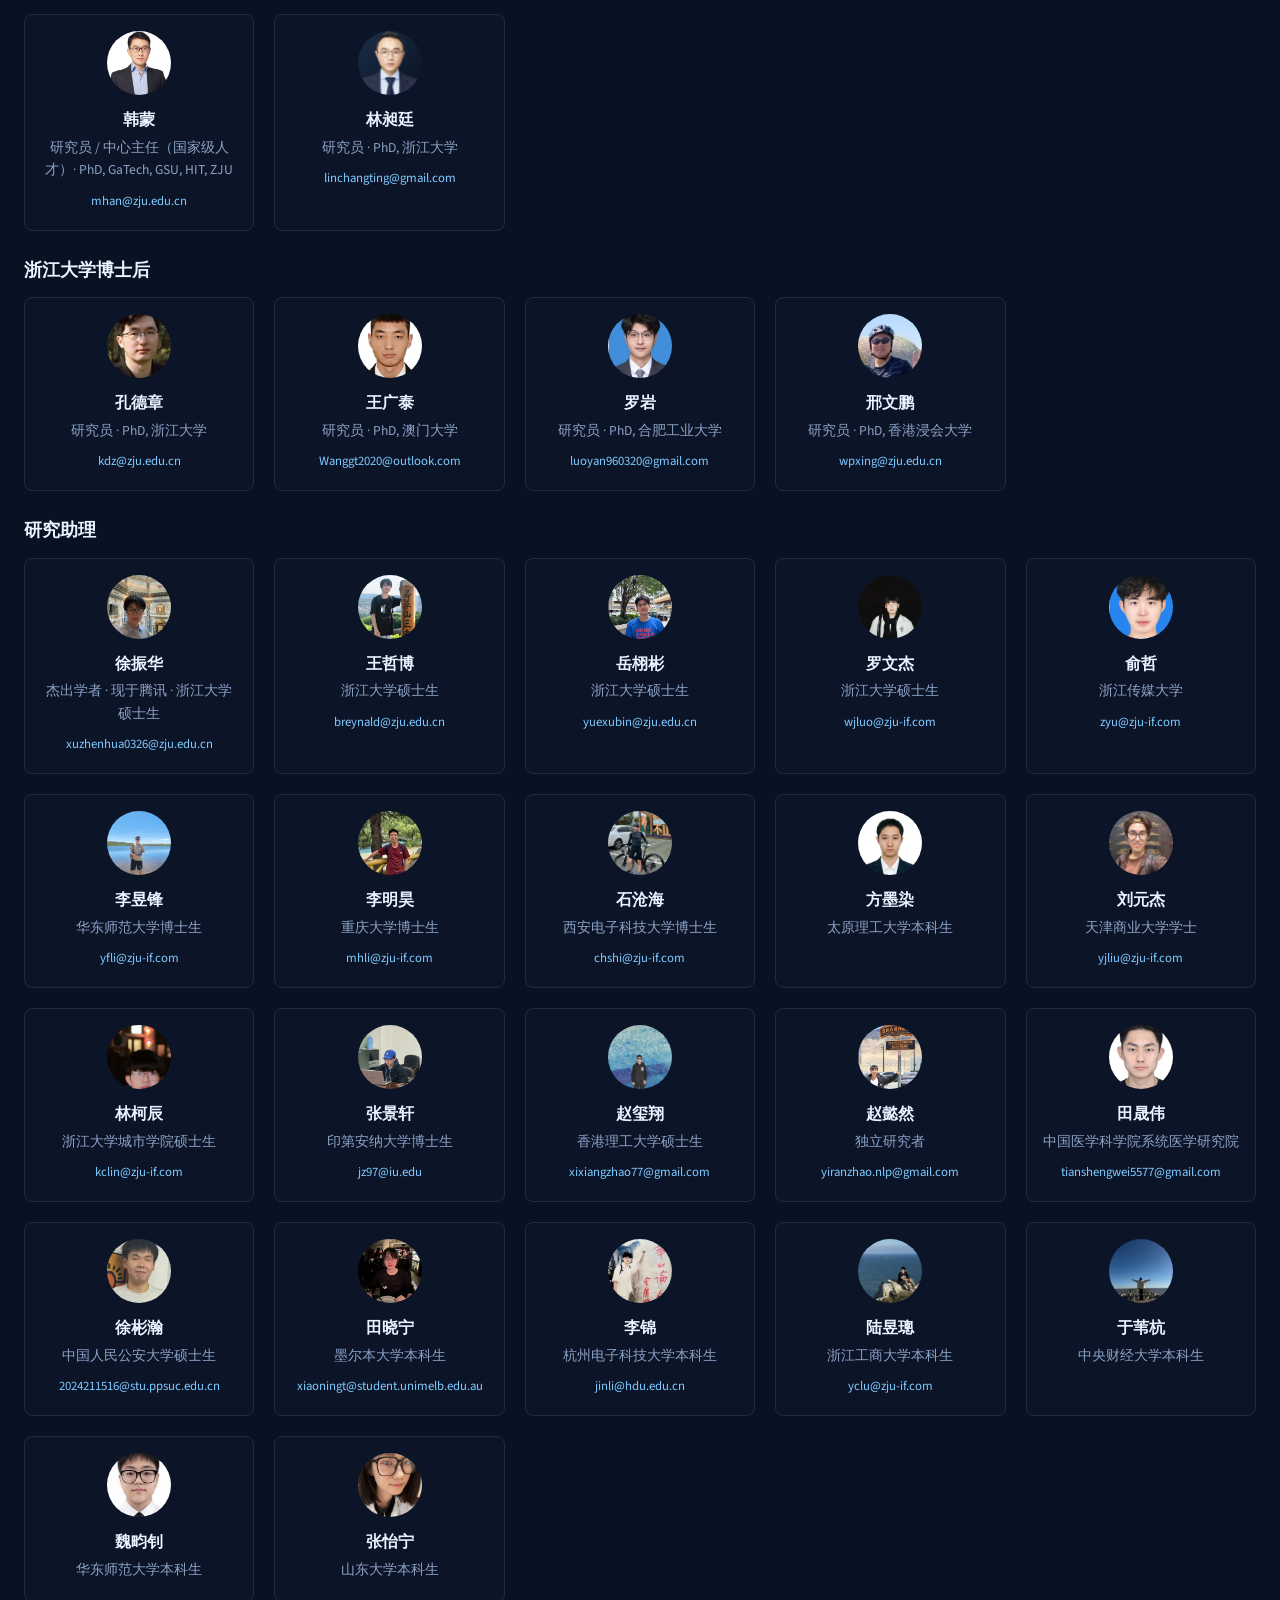
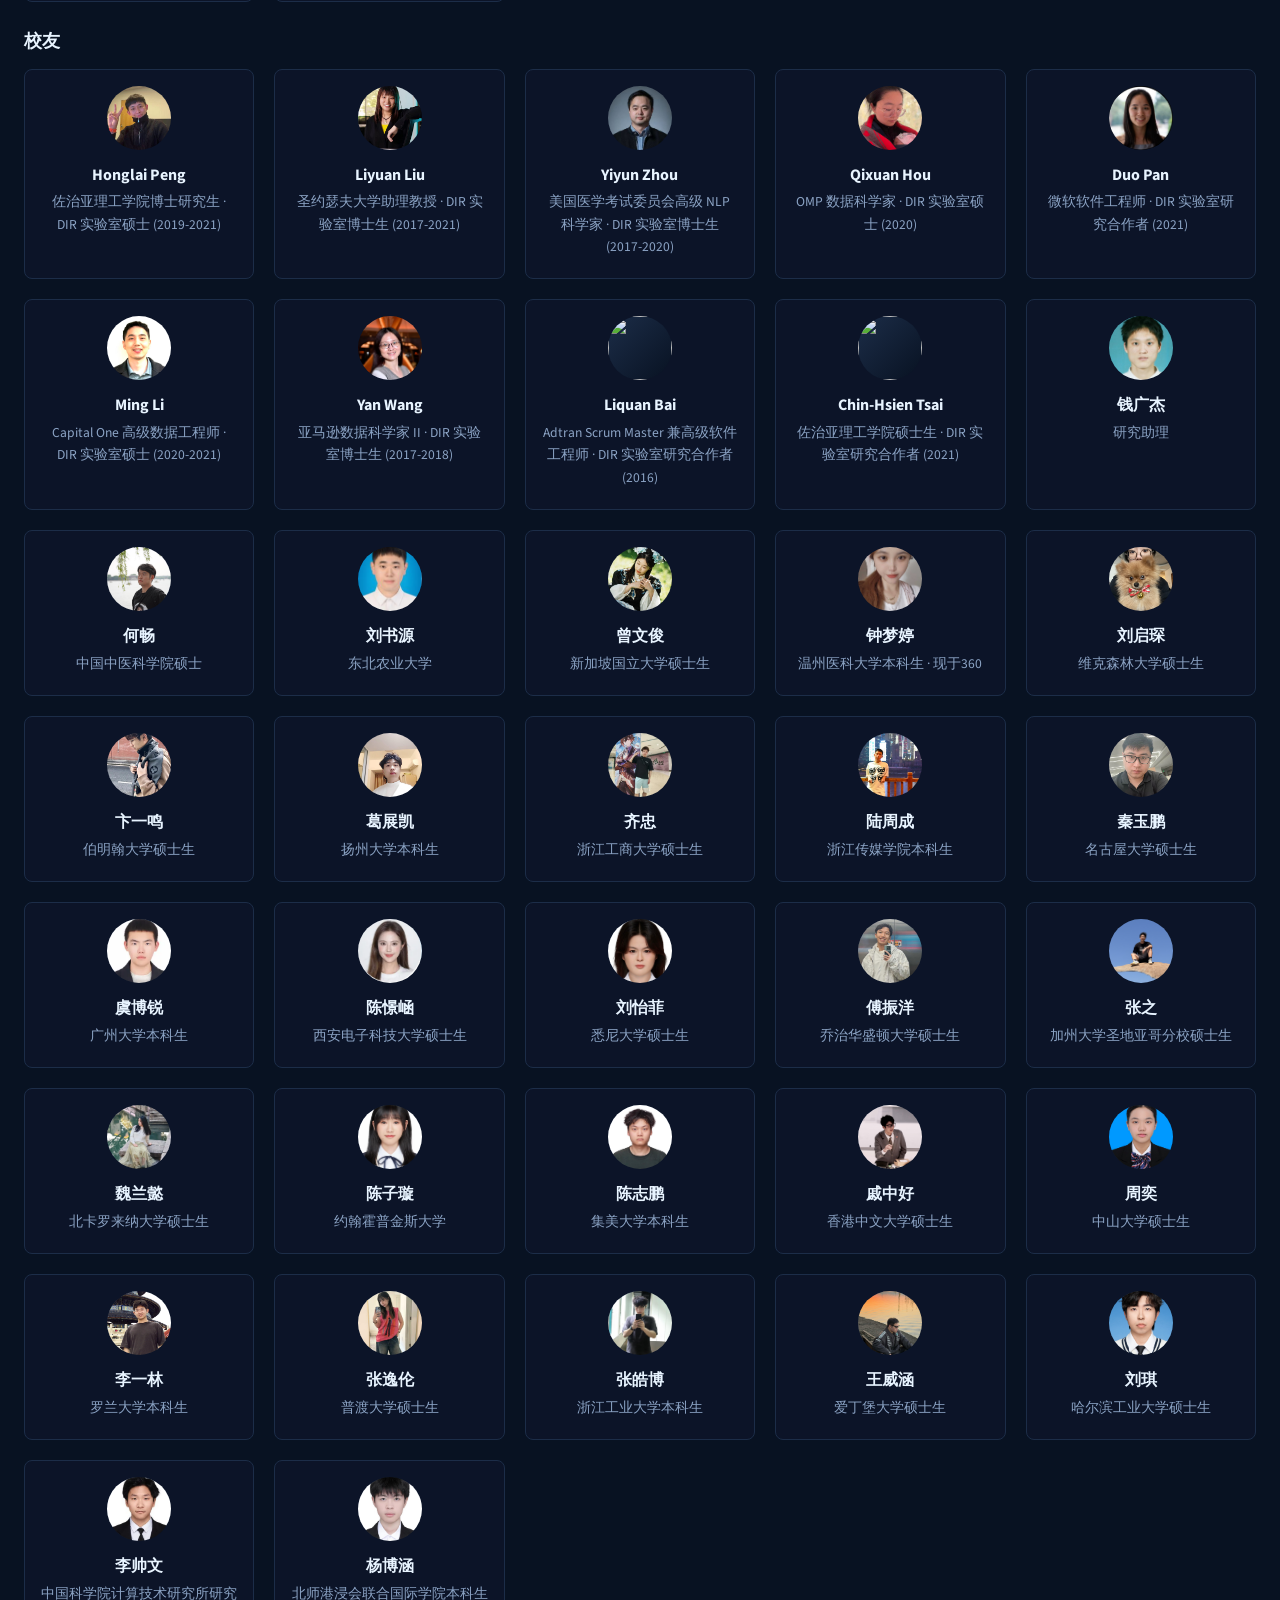
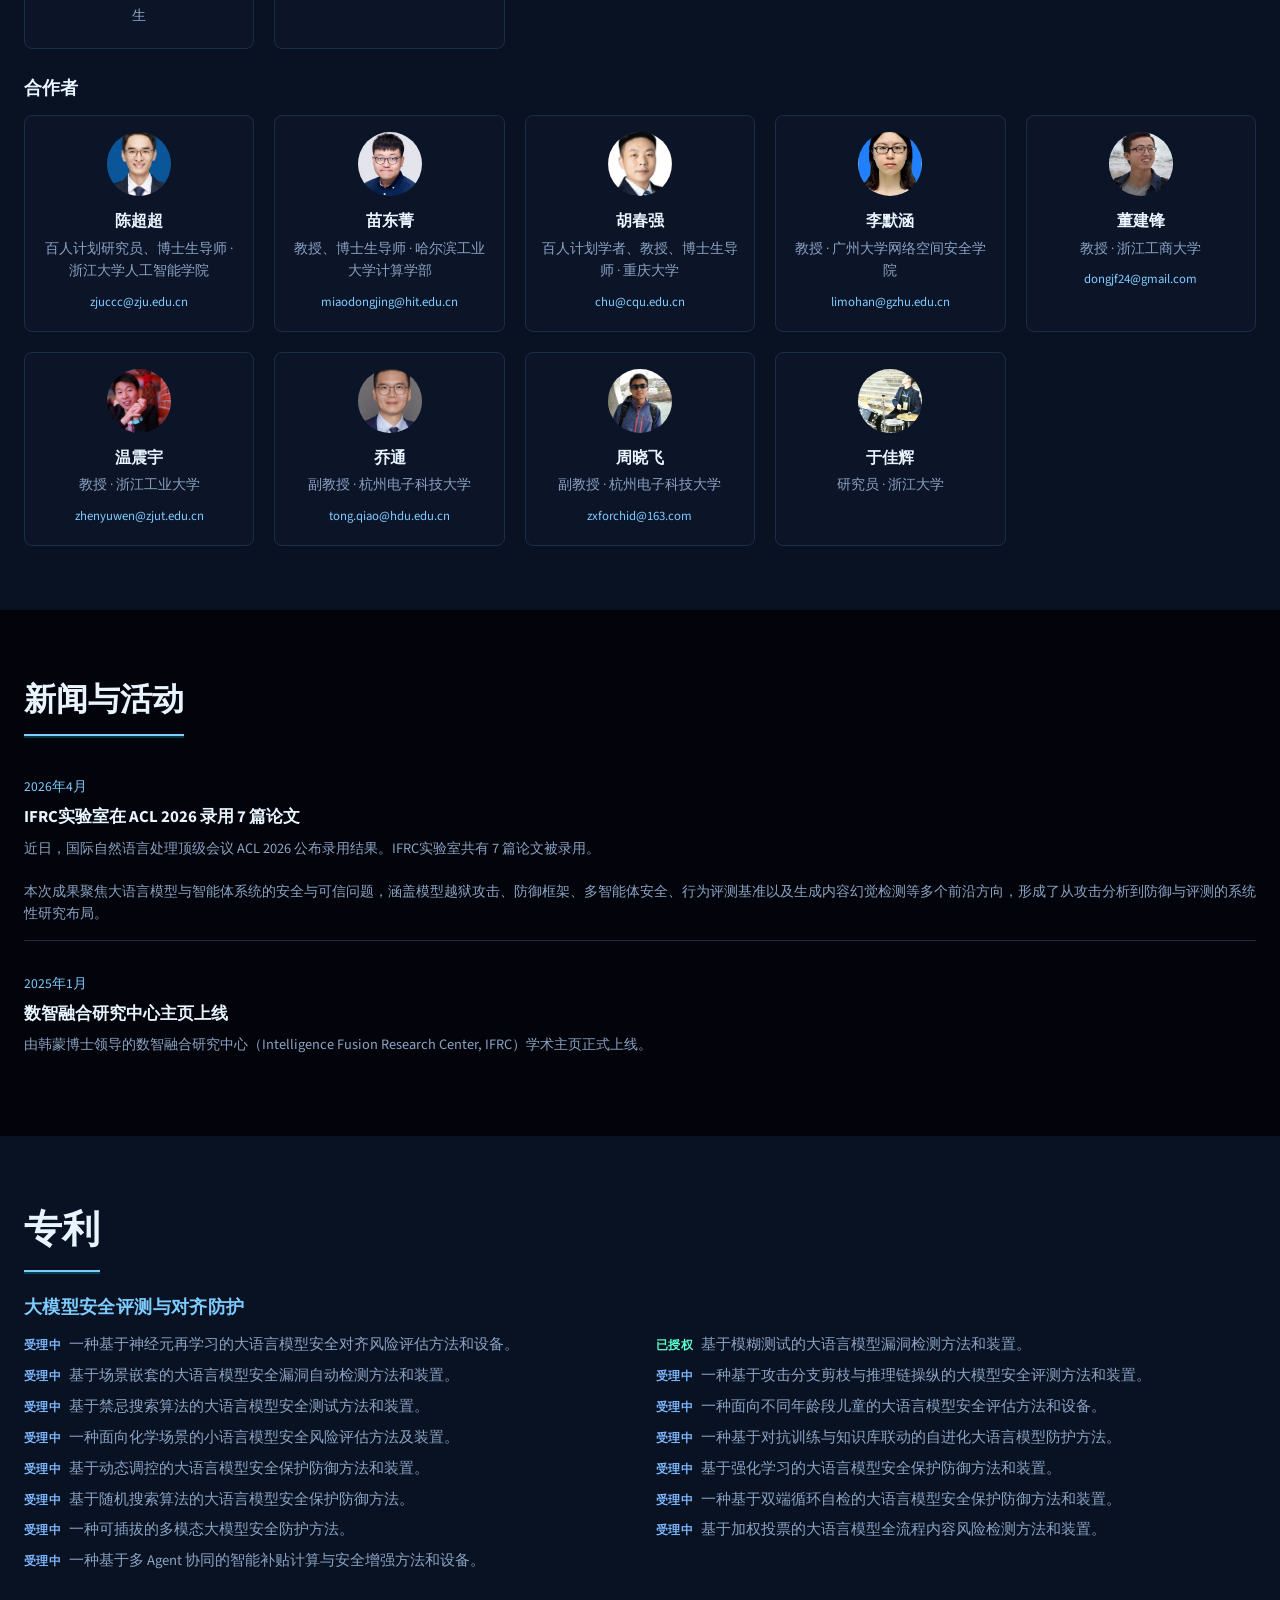
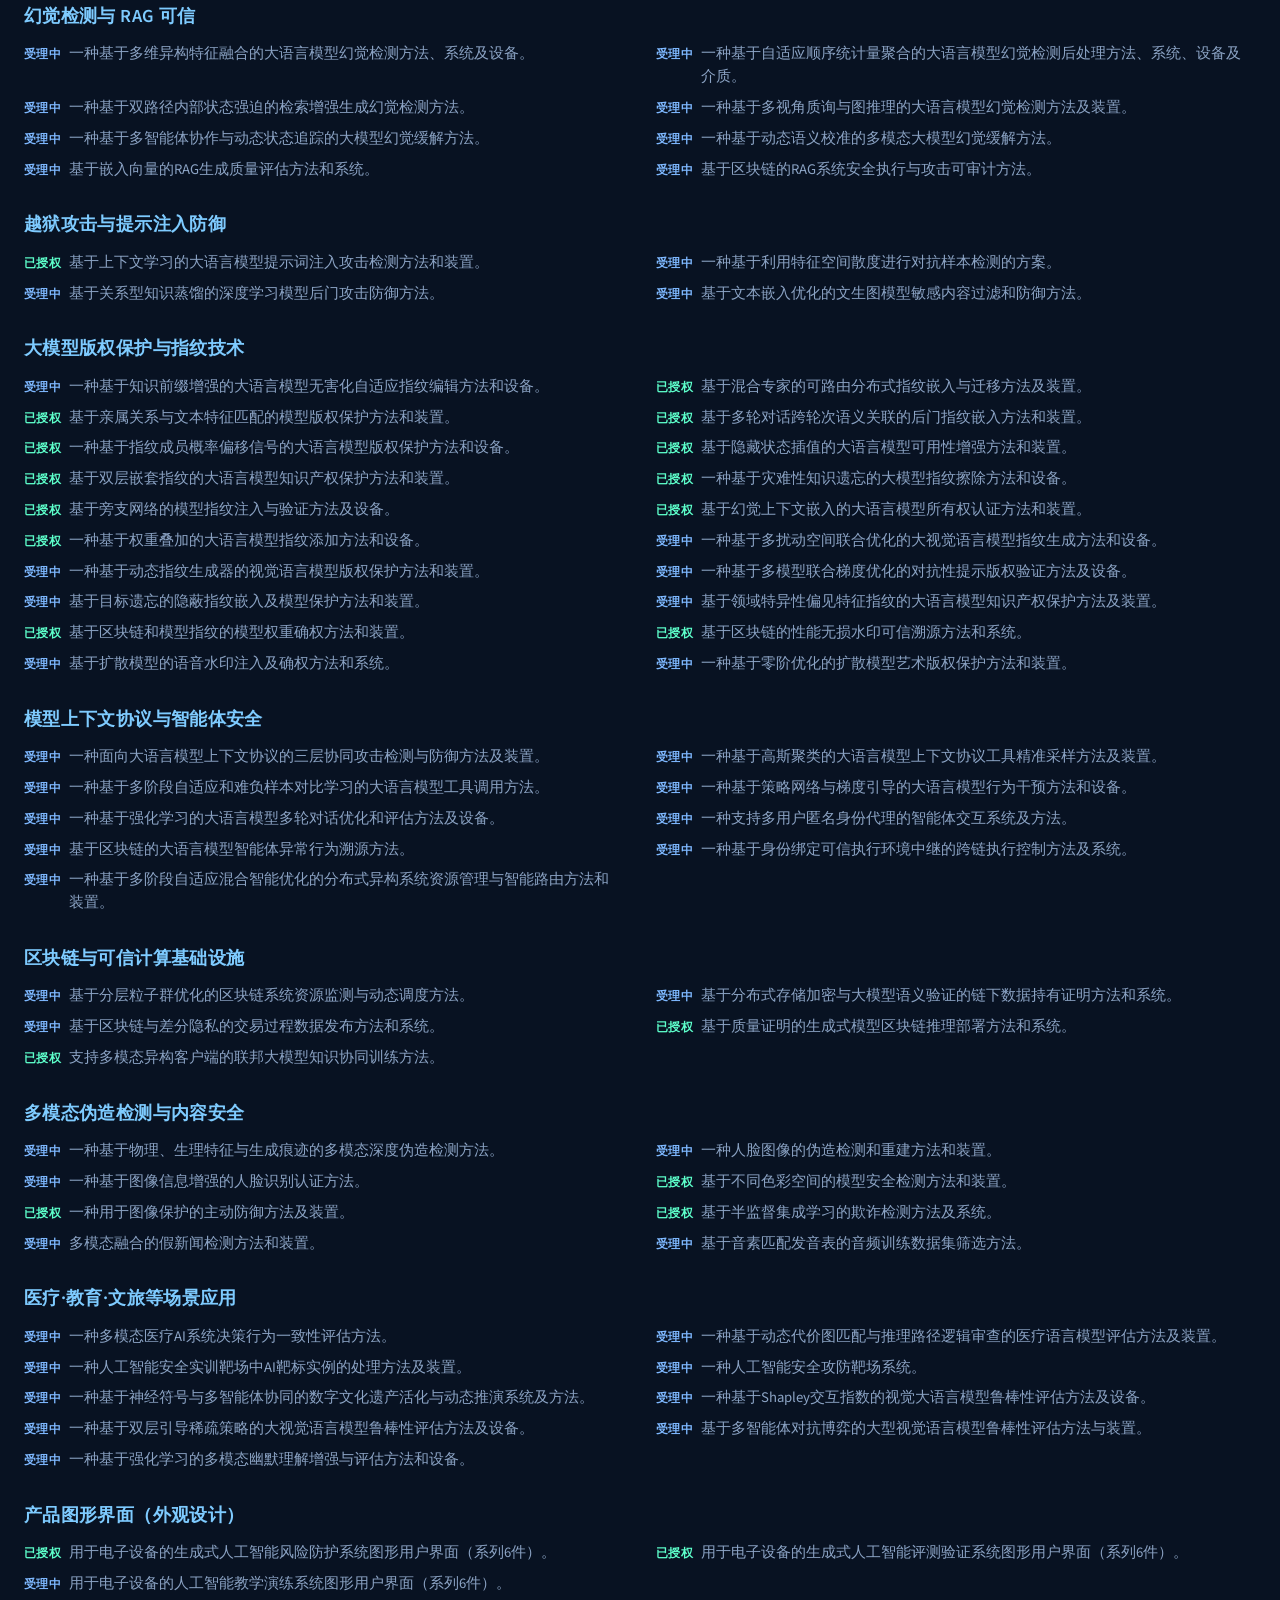
==== commit d04b66d0: "Clarify research vision and agenda; update publication browsing" ====
--- a/agent-trust-governance.html
+++ b/agent-trust-governance.html
@@ -1,1099 +1 @@
-<!DOCTYPE html>
-<html lang="zh-CN">
-<head>
-  <meta charset="UTF-8" />
-  <meta name="viewport" content="width=device-width, initial-scale=1" />
-  <title>AI 可信基础设施：场景—技术—治理三位一体 | 浙江大学滨江研究院数智融合研究中心</title>
-  <script src="topology-i18n.js"></script>
-  <script src="patents-data.js"></script>
-  <style>
-    :root {
-      --bg-deep: #020508;
-      --cy: #00ffff;
-      --pu: #e066ff;
-      --gn: #00ffb8;
-      --amb: #ffdd57;
-      --text: #ffffff;
-      --text-dim: #d4e6ff;
-      --text-sub: #ecf4ff;
-      --text-muted: #c8daf5;
-      --card-paper-bg: #071428;
-      --card-standard-bg: #1c1606;
-      --card-patent-bg: #140a28;
-      --topology-card-h: 158px;
-      --topology-card-pad: 12px 13px 11px;
-    }
-
-    * { box-sizing: border-box; margin: 0; padding: 0; }
-
-    html, body {
-      min-height: 100%;
-      font-family: "Segoe UI", "PingFang SC", "Microsoft YaHei", sans-serif;
-      font-size: 17px;
-      color: var(--text);
-      background: radial-gradient(ellipse 100% 70% at 50% 0%, #0c1a3d 0%, var(--bg-deep) 50%, #020308 100%);
-      overflow-x: auto;
-    }
-
-    .stars {
-      position: fixed;
-      inset: 0;
-      pointer-events: none;
-      z-index: 0;
-      opacity: 0.65;
-      background-image:
-        radial-gradient(1px 1px at 12% 18%, rgba(255,255,255,0.35) 50%, transparent 51%),
-        radial-gradient(1px 1px at 78% 42%, rgba(0,229,255,0.35) 50%, transparent 51%),
-        radial-gradient(1.5px 1.5px at 44% 76%, rgba(191,0,255,0.3) 50%, transparent 51%);
-      animation: twinkle 10s ease-in-out infinite alternate;
-    }
-    @keyframes twinkle {
-      to { opacity: 1; filter: brightness(1.12); }
-    }
-
-    .page {
-      position: relative;
-      z-index: 1;
-      max-width: 1720px;
-      margin: 0 auto;
-      padding: 1.5rem 1rem 3rem;
-    }
-
-    header { text-align: center; margin-bottom: 1.25rem; }
-    header h1 {
-      font-size: clamp(1.35rem, 3.2vw, 2.15rem);
-      font-weight: 800;
-      letter-spacing: 0.05em;
-      background: linear-gradient(92deg, var(--cy), var(--pu), var(--gn));
-      -webkit-background-clip: text;
-      background-clip: text;
-      color: transparent;
-    }
-    header .sub {
-      margin-top: 0.5rem;
-      font-size: 1rem;
-      line-height: 1.65;
-      color: var(--text-dim);
-    }
-    .legend {
-      display: flex;
-      flex-wrap: wrap;
-      justify-content: center;
-      gap: 1.25rem 2rem;
-      margin: 1rem 0 1.25rem;
-      font-size: 0.95rem;
-      font-weight: 500;
-      color: var(--text-sub);
-    }
-    .legend span { display: inline-flex; align-items: center; gap: 0.35rem; }
-    .legend i { width: 22px; height: 3px; border-radius: 2px; display: inline-block; }
-    .legend .l-stack { background: linear-gradient(90deg, var(--cy), var(--pu)); box-shadow: 0 0 8px var(--cy); }
-    .legend .l-gov { background: linear-gradient(90deg, transparent, var(--gn)); box-shadow: 0 0 6px var(--gn); }
-    .legend .l-paper {
-      width: 10px; height: 10px; border-radius: 50%;
-      background: var(--cy); box-shadow: 0 0 8px var(--cy);
-    }
-    .legend .l-standard {
-      width: 10px; height: 10px; border-radius: 2px;
-      background: linear-gradient(135deg, #ffc857, #e8a830);
-      box-shadow: 0 0 8px rgba(255, 200, 87, 0.55);
-    }
-    .legend .l-patent {
-      width: 10px; height: 10px; border-radius: 2px;
-      background: linear-gradient(135deg, #c77dff, #9b4dff);
-      box-shadow: 0 0 8px rgba(191, 0, 255, 0.45);
-    }
-
-    .intel-pill {
-      box-sizing: border-box;
-      padding: 8px 12px;
-      text-align: center;
-      font-size: 14.5px;
-      line-height: 1.35;
-      font-weight: 800;
-      color: #ffffff;
-      background: #0a1838;
-      border: 2px solid rgba(0, 255, 255, 0.65);
-      border-radius: 8px;
-      box-shadow: 0 0 12px rgba(0, 255, 255, 0.2);
-    }
-
-    .mega-wrap {
-      position: relative;
-      width: 100%;
-      border-radius: 18px;
-      border: 2px solid rgba(0, 255, 255, 0.45);
-      box-shadow: 0 0 32px rgba(0, 255, 255, 0.12), inset 0 0 60px rgba(0, 0, 0, 0.35);
-      background: rgba(2, 8, 20, 0.92);
-      overflow: visible;
-    }
-    .mega-wrap svg.graph-svg {
-      display: block;
-      width: 100%;
-      height: auto;
-      vertical-align: top;
-    }
-
-    .cap-card {
-      box-sizing: border-box;
-      width: 100%;
-      height: 100%;
-      padding: 10px 14px;
-      font-size: 15.5px;
-      line-height: 1.5;
-      font-family: "Segoe UI", "PingFang SC", "Microsoft YaHei", sans-serif;
-      color: #d8eeff;
-      background: rgba(4, 14, 32, 0.9);
-      border: 1px solid rgba(0, 229, 255, 0.35);
-      border-radius: 10px;
-    }
-    .cap-card.layer-tech { border-color: rgba(191, 0, 255, 0.4); color: #f0e6ff; }
-    .cap-card.layer-proto { border-color: rgba(255, 200, 87, 0.45); color: #fff4dc; }
-    .cap-card.layer-gov { border-color: rgba(0, 255, 163, 0.42); color: #e4fff4; }
-
-    /* 层标题区：副标题 + ①②③ 紧凑并入，不单独占行 */
-    .layer-head {
-      box-sizing: border-box;
-      width: 100%;
-      text-align: center;
-      font-family: "Segoe UI", "PingFang SC", "Microsoft YaHei", sans-serif;
-      padding: 4px 8px 2px;
-    }
-    .layer-head-title {
-      margin: 0;
-      font-size: 24px;
-      font-weight: 900;
-      line-height: 1.28;
-    }
-    .layer-head-scene .layer-head-title { color: #00ffff; text-shadow: 0 0 18px rgba(0, 255, 255, 0.35); }
-    .layer-head-tech .layer-head-title { color: #f0b0ff; text-shadow: 0 0 18px rgba(224, 102, 255, 0.35); }
-    .layer-head-proto .layer-head-title { color: #ffdd57; text-shadow: 0 0 18px rgba(255, 221, 87, 0.35); }
-    .layer-head-gov .layer-head-title { color: #00ffb8; text-shadow: 0 0 18px rgba(0, 255, 184, 0.35); }
-    .layer-head-body {
-      margin: 6px 0 0;
-      font-size: 13.5px;
-      line-height: 1.48;
-      font-weight: 500;
-      color: var(--text-sub);
-    }
-    .layer-head-lead::after {
-      content: ' · ';
-      opacity: 0.8;
-    }
-    .lh-item {
-      display: inline;
-    }
-    .lh-item + .lh-item::before {
-      content: ' · ';
-      opacity: 0.75;
-    }
-    .cap-line-num {
-      font-weight: 800;
-      margin-right: 0.12em;
-    }
-    .layer-head-scene .cap-line-num { color: #00ffff; }
-    .layer-head-tech .cap-line-num { color: #f0b0ff; }
-    .layer-head-proto .cap-line-num { color: #ffdd57; }
-    .layer-head-gov .cap-line-num { color: #00ffb8; }
-
-    .topology-card-slot {
-      box-sizing: border-box;
-      width: 100%;
-      height: 100%;
-      display: flex;
-      justify-content: center;
-      align-items: stretch;
-    }
-    .paper-badge-wrap {
-      position: relative;
-      width: 100%;
-      max-width: 100%;
-      height: 100%;
-      min-height: var(--topology-card-h);
-      display: flex;
-      flex-direction: column;
-      z-index: 1;
-    }
-    .axis-paper-block,
-    .axis-standard-block,
-    .axis-patent-block {
-      box-sizing: border-box;
-      flex: 1 1 auto;
-      width: 100%;
-      max-width: 100%;
-      height: var(--topology-card-h);
-      min-height: var(--topology-card-h);
-      max-height: var(--topology-card-h);
-      padding: var(--topology-card-pad);
-      font-size: 13px;
-      line-height: 1.48;
-      display: flex;
-      flex-direction: column;
-      overflow: hidden;
-    }
-    .axis-paper-block {
-      font-family: "Segoe UI", "PingFang SC", "Microsoft YaHei", sans-serif;
-      color: #f0f8ff;
-      background: var(--card-paper-bg);
-      border: 2px solid rgba(0, 255, 255, 0.72);
-      border-radius: 9px;
-      cursor: default;
-      word-break: break-word;
-      box-shadow: 0 0 10px rgba(0, 255, 255, 0.18);
-      transition: border-color 0.2s, box-shadow 0.2s, transform 0.15s;
-    }
-    .axis-paper-block:hover {
-      border-color: rgba(224, 102, 255, 0.9);
-      box-shadow: 0 0 16px rgba(224, 102, 255, 0.35);
-      transform: translateY(-0.5px);
-    }
-    .axis-paper-block .pv {
-      color: #00ffb8;
-      font-weight: 800;
-      font-size: 11.5px;
-      display: block;
-      margin-bottom: 3px;
-      letter-spacing: 0.02em;
-    }
-    .axis-paper-block .paper-title,
-    .axis-standard-block .st-name,
-    .axis-patent-block .pt-name {
-      flex: 1 1 auto;
-      min-height: 0;
-      font-weight: 700;
-      font-size: 13px;
-      line-height: 1.42;
-      display: -webkit-box;
-      -webkit-line-clamp: 3;
-      -webkit-box-orient: vertical;
-      overflow: hidden;
-    }
-    .axis-paper-block .paper-title { color: #ffffff; }
-    .topology-card-footer {
-      flex: 0 0 auto;
-      min-height: 2.5em;
-      display: -webkit-box;
-      -webkit-line-clamp: 2;
-      -webkit-box-orient: vertical;
-      overflow: hidden;
-      margin-top: auto;
-      padding-top: 4px;
-    }
-    .axis-paper-block .paper-brief {
-      border-top: 1px solid rgba(0, 255, 255, 0.42);
-      font-size: 11.5px;
-      line-height: 1.44;
-      color: var(--text-muted);
-      font-weight: 600;
-    }
-    .axis-paper-block.layer-tech .paper-brief { border-top-color: rgba(224, 102, 255, 0.45); color: #e8d4ff; }
-    .axis-paper-block.layer-proto .paper-brief { border-top-color: rgba(255, 221, 87, 0.45); color: #ffe9a8; }
-    .axis-paper-block.layer-gov .paper-brief { border-top-color: rgba(0, 255, 184, 0.45); color: #b8ffe8; }
-    .axis-paper-block.layer-tech { border-color: rgba(224, 102, 255, 0.72); color: #faf0ff; }
-    .axis-paper-block.layer-tech .pv { color: #f0b0ff; }
-    .axis-paper-block.layer-proto { border-color: rgba(255, 221, 87, 0.72); color: #fff8e8; }
-    .axis-paper-block.layer-proto .pv { color: #ffdd57; }
-    .axis-paper-block.layer-gov { border-color: rgba(0, 255, 184, 0.72); color: #f0fff8; }
-    .axis-paper-block.layer-gov .pv { color: #00ffb8; }
-
-    .axis-standard-block {
-      font-family: "Segoe UI", "PingFang SC", "Microsoft YaHei", sans-serif;
-      color: #fff8e8;
-      background: var(--card-standard-bg);
-      border: 2px solid rgba(255, 221, 87, 0.75);
-      border-radius: 9px;
-      cursor: default;
-      word-break: break-word;
-      box-shadow: 0 0 10px rgba(255, 221, 87, 0.18);
-      transition: border-color 0.2s, box-shadow 0.2s, transform 0.15s;
-    }
-    .axis-standard-block:hover {
-      border-color: rgba(255, 235, 120, 0.95);
-      box-shadow: 0 0 16px rgba(255, 221, 87, 0.35);
-      transform: translateY(-0.5px);
-    }
-    .axis-standard-block .st-meta {
-      display: block;
-      font-size: 11px;
-      font-weight: 800;
-      letter-spacing: 0.02em;
-      margin-bottom: 3px;
-      color: #ffdd57;
-    }
-    .axis-standard-block .st-meta .st-status { font-weight: 800; }
-    .axis-standard-block .st-meta .st-pub { color: #00ffb8; }
-    .axis-standard-block .st-meta .st-draft { color: #88ccff; }
-    .axis-standard-block .st-meta .st-consult { color: #ffcc66; }
-    .axis-standard-block .st-meta .st-pending { color: #d8e4f8; }
-    .axis-standard-block .st-name { color: #ffffff; }
-    .axis-standard-block .st-partner {
-      border-top: 1px solid rgba(255, 221, 87, 0.42);
-      font-size: 11.5px;
-      line-height: 1.42;
-      color: var(--text-muted);
-      font-weight: 600;
-    }
-    .axis-standard-block.layer-tech { border-color: rgba(224, 102, 255, 0.72); }
-    .axis-standard-block.layer-tech .st-meta { color: #f0b0ff; }
-    .axis-standard-block.layer-proto { border-color: rgba(255, 221, 87, 0.75); }
-    .axis-standard-block.layer-gov { border-color: rgba(0, 255, 184, 0.72); }
-    .axis-standard-block.layer-gov .st-meta { color: #00ffb8; }
-
-    .axis-patent-block {
-      font-family: "Segoe UI", "PingFang SC", "Microsoft YaHei", sans-serif;
-      color: #faf0ff;
-      background: var(--card-patent-bg);
-      border: 2px solid rgba(224, 102, 255, 0.75);
-      border-radius: 9px;
-      cursor: default;
-      word-break: break-word;
-      box-shadow: 0 0 10px rgba(224, 102, 255, 0.2);
-      transition: border-color 0.2s, box-shadow 0.2s, transform 0.15s;
-    }
-    .axis-patent-block:hover {
-      border-color: rgba(240, 140, 255, 0.95);
-      box-shadow: 0 0 16px rgba(224, 102, 255, 0.38);
-      transform: translateY(-0.5px);
-    }
-    .axis-patent-block .pt-meta {
-      display: block;
-      font-size: 11px;
-      font-weight: 800;
-      letter-spacing: 0.02em;
-      margin-bottom: 3px;
-      color: #f0b0ff;
-    }
-    .axis-patent-block .pt-meta .pt-status { font-weight: 800; }
-    .axis-patent-block .pt-meta .pt-granted { color: #00ffb8; }
-    .axis-patent-block .pt-meta .pt-pending { color: #88ccff; }
-    .axis-patent-block .pt-name { color: #ffffff; }
-    .axis-patent-block .pt-brief {
-      border-top: 1px solid rgba(224, 102, 255, 0.42);
-      font-size: 11.5px;
-      line-height: 1.38;
-      color: var(--text-muted);
-      font-weight: 600;
-    }
-    .axis-patent-block.layer-tech { border-color: rgba(224, 102, 255, 0.75); }
-    .axis-patent-block.layer-proto { border-color: rgba(240, 180, 255, 0.72); }
-    .axis-patent-block.layer-gov { border-color: rgba(0, 255, 184, 0.72); }
-    .axis-patent-block.layer-gov .pt-meta { color: #00ffb8; }
-
-    html.topology-embed { min-height: 0; height: auto; overflow: visible; background: transparent; }
-    body.topology-embed { min-height: 0; height: auto; overflow: visible; background: transparent; }
-    body.topology-embed .stars { display: none; }
-    body.topology-embed header,
-    body.topology-embed .legend { display: none; }
-    body.topology-embed .page { max-width: none; padding: 0; margin: 0; }
-    body.topology-embed .mega-wrap {
-      border: none;
-      border-radius: 0;
-      box-shadow: none;
-      background: transparent;
-      padding: 0;
-    }
-    /* 嵌入主页与独立页共用同一套字号 */
-    body.topology-embed .cap-card { padding: 10px 14px; font-size: 15.5px; line-height: 1.5; }
-    body.topology-embed .layer-head-title { font-size: 22px; }
-    body.topology-embed .layer-head-body { font-size: 13px; }
-    body.topology-embed .ind-pill { font-size: 15px; }
-    body.topology-embed .ind-pill .ind-sub { font-size: 13px; }
-    body.topology-embed .intel-pill { font-size: 14.5px; padding: 8px 12px; }
-    body.topology-embed {
-      --topology-card-h: 156px;
-      --topology-card-pad: 12px 13px 11px;
-    }
-    body.topology-embed .paper-badge-wrap,
-    body.topology-embed .axis-paper-block,
-    body.topology-embed .axis-standard-block,
-    body.topology-embed .axis-patent-block { max-width: 100%; }
-  </style>
-</head>
-<body>
-  <script>
-    (function () {
-      if (/[?&]embed=1(?:&|$)/.test(location.search)) {
-        document.documentElement.classList.add('topology-embed');
-        document.body.classList.add('topology-embed');
-      }
-    })();
-  </script>
-  <div class="stars" aria-hidden="true"></div>
-  <div class="page">
-    <header>
-      <h1 data-i18n="hdrTitle">AI 可信基础设施架构图谱</h1>
-      <p class="sub" data-i18n="hdrSub">浙江大学滨江研究院 · 数智融合研究中心（IFRC）— 四层可信基础设施架构；展示论文、参与标准与相关专利（不含发明人）</p>
-    </header>
-
-    <div class="legend" aria-hidden="true">
-      <span><i class="l-stack"></i> <span data-i18n="legStack">四层纵向协同（场景 → 技术 → 协议 → 治理）</span></span>
-      <span><i class="l-gov"></i> <span data-i18n="legGov">治理层全链路合规审计与证据链反馈</span></span>
-      <span><i class="l-paper"></i> <span data-i18n="legPaper">论文标签：发表信息 · 论文全称 · 贡献要点（悬停看补充说明）</span></span>
-      <span><i class="l-standard"></i> <span data-i18n="legStandard">参与标准：级别 · 状态 · 标准名称 · 合作单位</span></span>
-      <span><i class="l-patent"></i> <span data-i18n="legPatent">相关专利：类型 · 状态 · 专利名称 · 技术要点</span></span>
-    </div>
-
-    <div class="mega-wrap" id="mega">
-      <svg class="graph-svg" viewBox="0 0 1680 2460" xmlns="http://www.w3.org/2000/svg" aria-label="AI 可信基础设施四层架构图">
-        <defs>
-          <linearGradient id="gCore" x1="0%" y1="0%" x2="100%" y2="0%">
-            <stop offset="0%" stop-color="#00ffff"/>
-            <stop offset="50%" stop-color="#e066ff"/>
-            <stop offset="100%" stop-color="#00ffb8"/>
-          </linearGradient>
-          <filter id="glowCyan" x="-50%" y="-50%" width="200%" height="200%">
-            <feGaussianBlur stdDeviation="2.5" result="b"/>
-            <feMerge><feMergeNode in="b"/><feMergeNode in="SourceGraphic"/></feMerge>
-          </filter>
-        </defs>
-
-        <!-- 核心定位 -->
-        <rect x="80" y="10" width="1520" height="132" rx="14" fill="rgba(4,12,32,0.94)" stroke="url(#gCore)" stroke-width="2.5" filter="url(#glowCyan)"/>
-        <text x="840" y="42" text-anchor="middle" fill="url(#gCore)" font-size="22" font-weight="900" data-i18n="coreTitle">构建「场景 — 技术 — 治理」三位一体的 AI 可信基础设施</text>
-        <text x="840" y="68" text-anchor="middle" fill="#dcecff" font-size="15.5" font-weight="600" data-i18n="coreSub">协议层贯通跨域信任与工具链安全，治理层提供全链路合规审计与证据链底座</text>
-        <foreignObject x="255" y="86" width="210" height="42"><div xmlns="http://www.w3.org/1999/xhtml" class="intel-pill" data-i18n="intelGen">生成智能</div></foreignObject>
-        <foreignObject x="485" y="86" width="210" height="42"><div xmlns="http://www.w3.org/1999/xhtml" class="intel-pill" data-i18n="intelAgent">代理智能</div></foreignObject>
-        <foreignObject x="715" y="86" width="210" height="42"><div xmlns="http://www.w3.org/1999/xhtml" class="intel-pill" data-i18n="intelEmb">具身智能</div></foreignObject>
-        <foreignObject x="945" y="86" width="210" height="42"><div xmlns="http://www.w3.org/1999/xhtml" class="intel-pill" data-i18n="intelPer">感知智能</div></foreignObject>
-        <g transform="translate(1475, 28)">
-          <circle cx="0" cy="48" r="32" fill="rgba(255,221,87,0.2)" stroke="#ffdd57" stroke-width="2"/>
-          <text x="0" y="42" text-anchor="middle" fill="#ffdd57" font-size="12" font-weight="900" data-i18n="triScene">场景</text>
-          <text x="0" y="56" text-anchor="middle" fill="#ffdd57" font-size="12" font-weight="900" data-i18n="triTech">技术</text>
-          <text x="0" y="70" text-anchor="middle" fill="#ffdd57" font-size="12" font-weight="900" data-i18n="triGov">治理</text>
-        </g>
-
-        <!-- ========== 场景层 ========== -->
-        <g id="layer-bundle-0" class="layer-bundle" transform="translate(0,158)">
-          <rect id="layer-bg-0" x="80" y="0" width="1520" height="480" rx="14" fill="rgba(4,12,32,0.9)" stroke="rgba(0,255,255,0.72)" stroke-width="2"/>
-          <foreignObject x="100" y="4" width="1480" height="76">
-            <div xmlns="http://www.w3.org/1999/xhtml" class="layer-head layer-head-scene">
-              <p class="layer-head-title" data-i18n="sTit">场景层：关键领域 AI 应用可信治理</p>
-              <p class="layer-head-body"><span class="layer-head-lead" data-i18n="sSub">金融 · 能源 · 教育 · 医疗 · 汽车 · 政务等行业场景化可信应用与评估管控</span><span class="lh-item"><span class="cap-line-num">①</span><span data-i18n="sI1">面向教育、金融、医疗、能源等重点行业</span></span><span class="lh-item"><span class="cap-line-num">②</span><span data-i18n="sI2">构建场景化 AI 可信应用范式与规范体系</span></span><span class="lh-item"><span class="cap-line-num">③</span><span data-i18n="sI3">建立行业专属的可信评估与管控机制</span></span></p>
-            </div>
-          </foreignObject>
-          <text x="840" y="88" text-anchor="middle" fill="#00ffff" font-size="15" font-weight="700" data-i18n="worksLabel">论文 · 标准 · 专利</text>
-          <g id="papers-scenario" transform="translate(100,100)"></g>
-        </g>
-
-        <!-- ========== 技术层 ========== -->
-        <g id="layer-bundle-1" class="layer-bundle" transform="translate(0,620)">
-          <rect id="layer-bg-1" x="80" y="0" width="1520" height="520" rx="14" fill="rgba(14,6,36,0.9)" stroke="rgba(224,102,255,0.72)" stroke-width="2"/>
-          <foreignObject x="100" y="4" width="1480" height="76">
-            <div xmlns="http://www.w3.org/1999/xhtml" class="layer-head layer-head-tech">
-              <p class="layer-head-title" data-i18n="tTit">技术层：智能体与大模型的可信推理与交互可信</p>
-              <p class="layer-head-body"><span class="layer-head-lead" data-i18n="tSub">评测增强与风险防护：合规-能力-应用进阶评测 · 红队对抗 · 多模态校验</span><span class="lh-item"><span class="cap-line-num">①</span><span data-i18n="tI1">高可信推理底座与决策结果验证</span></span><span class="lh-item"><span class="cap-line-num">②</span><span data-i18n="tI2">交互指令可信管控与对抗输入防护</span></span><span class="lh-item"><span class="cap-line-num">③</span><span data-i18n="tI3">多模态内容可信校验能力支撑</span></span></p>
-            </div>
-          </foreignObject>
-          <text x="840" y="88" text-anchor="middle" fill="#f0b0ff" font-size="15" font-weight="700" data-i18n="worksLabel">论文 · 标准 · 专利</text>
-          <g id="papers-tech" transform="translate(100,100)"></g>
-        </g>
-
-        <!-- ========== 协议层 ========== -->
-        <g id="layer-bundle-2" class="layer-bundle" transform="translate(0,1150)">
-          <rect id="layer-bg-2" x="80" y="0" width="1520" height="400" rx="14" fill="rgba(24,16,6,0.9)" stroke="rgba(255,221,87,0.72)" stroke-width="2"/>
-          <foreignObject x="100" y="4" width="1480" height="76">
-            <div xmlns="http://www.w3.org/1999/xhtml" class="layer-head layer-head-proto">
-              <p class="layer-head-title" data-i18n="pTit">协议层：跨域 AI 系统的信任与工具链可信</p>
-              <p class="layer-head-body"><span class="layer-head-lead" data-i18n="pSub">监测管控与协议边界：实时审计 · 工具链防护 · 跨组织数据权属</span><span class="lh-item"><span class="cap-line-num">①</span><span data-i18n="pI1">跨域身份可信机制与信任体系</span></span><span class="lh-item"><span class="cap-line-num">②</span><span data-i18n="pI2">工具链可信防护与协议安全保障</span></span><span class="lh-item"><span class="cap-line-num">③</span><span data-i18n="pI3">跨组织数据可信流转与权属管理</span></span></p>
-            </div>
-          </foreignObject>
-          <text x="840" y="88" text-anchor="middle" fill="#ffdd57" font-size="15" font-weight="700" data-i18n="worksLabel">论文 · 标准 · 专利</text>
-          <g id="papers-proto" transform="translate(100,100)"></g>
-        </g>
-
-        <!-- ========== 治理层 ========== -->
-        <g id="layer-bundle-3" class="layer-bundle" transform="translate(0,1560)">
-          <rect id="layer-bg-3" x="80" y="0" width="1520" height="820" rx="14" fill="rgba(4,32,24,0.9)" stroke="rgba(0,255,184,0.72)" stroke-width="2"/>
-          <foreignObject x="100" y="4" width="1480" height="76">
-            <div xmlns="http://www.w3.org/1999/xhtml" class="layer-head layer-head-gov">
-              <p class="layer-head-title" data-i18n="gTit">治理层：全链路合规审计与证据链可信基础设施</p>
-              <p class="layer-head-body"><span class="layer-head-lead" data-i18n="gSub">检测标识与治理服务：合规校验 · 证据链溯源 · 咨询培训与透明管理</span><span class="lh-item"><span class="cap-line-num">①</span><span data-i18n="gI1">合规条款自动校验与实时核查</span></span><span class="lh-item"><span class="cap-line-num">②</span><span data-i18n="gI2">全链路证据链生成与问题溯源</span></span><span class="lh-item"><span class="cap-line-num">③</span><span data-i18n="gI3">跨行业统一治理框架与透明化管理</span></span></p>
-            </div>
-          </foreignObject>
-          <text x="840" y="88" text-anchor="middle" fill="#00ffb8" font-size="15" font-weight="700" data-i18n="worksLabel">论文 · 标准 · 专利</text>
-          <g id="papers-gov" transform="translate(100,100)"></g>
-        </g>
-
-        <text id="graph-feedback" x="840" y="2400" text-anchor="middle" fill="#00ffb8" font-size="15" font-weight="800" data-i18n="feedback">治理反馈上行 · 证据链反哺场景评估与技术迭代</text>
-      </svg>
-    </div>
-  </div>
-
-  <script>
-    (function () {
-      if (typeof applyTopologyI18n === 'function') applyTopologyI18n();
-
-      var SVG_NS = 'http://www.w3.org/2000/svg';
-      var XHTML_NS = 'http://www.w3.org/1999/xhtml';
-      var embed = document.body.classList.contains('topology-embed');
-      var CORE_BG_X = 80;
-      var CORE_BG_W = 1520;
-      var FLOW_COLS = 3;
-      var CARD_GAP = 14;
-      var LAYER_INNER_PAD = embed ? 16 : 20;
-      var CONTENT_W = CORE_BG_W - LAYER_INNER_PAD * 2;
-      var CARD_MAX_W = Math.floor((CONTENT_W - (FLOW_COLS - 1) * CARD_GAP) / FLOW_COLS);
-      var CARD_FIXED_H = Math.ceil(
-        parseFloat(getComputedStyle(document.body).getPropertyValue('--topology-card-h')) ||
-        (embed ? 156 : 158)
-      );
-      var PILL_H = CARD_FIXED_H;
-      var SVG_W = 1680;
-      var HEAD_FO_Y = 4;
-      var HEAD_FO_H = embed ? 76 : 80;
-      var WORKS_LABEL_Y = HEAD_FO_Y + HEAD_FO_H + 8;
-      var PAPER_OFFSET_BASE = WORKS_LABEL_Y + 12;
-      var LAYER_BOTTOM_PAD = embed ? 28 : 32;
-      var ITEM_GAP = embed ? 12 : 14;
-      var TYPE_GAP = embed ? 14 : 16;
-      var FIRST_LAYER_Y = 170;
-      var LAYER_GAP = embed ? 18 : 22;
-      var PAPER_OFFSET = [PAPER_OFFSET_BASE, PAPER_OFFSET_BASE, PAPER_OFFSET_BASE, PAPER_OFFSET_BASE];
-      var layerLayoutJobs = [];
-
-      /* layer: 0=场景 1=技术 2=协议 3=治理; lane: 0/1/2 对应各层三项能力 */
-      /* 标签规范：venue + full 标题 + brief 贡献要点 */
-      var papers = [
-        /* 场景层 */
-        { layer: 0, lane: 0, venue: 'arXiv 2026', full: 'From Retinal Evidence to Safe Decisions: RETINA-SAFE and ECRT for Hallucination Risk Triage in Medical LLMs', brief: '贡献：医疗大模型幻觉风险分层与安全决策框架' },
-        { layer: 0, lane: 0, venue: 'AAAI 2026 Workshop', full: 'SproutBench: A Benchmark for Safe and Ethical Large Language Models for Youth', brief: '贡献：面向青少年的大模型安全与伦理评测基准' },
-        { layer: 0, lane: 0, venue: 'ACM CSUR 2025', full: 'Towards robust and secure embodied AI: A survey on vulnerabilities and attacks', brief: '贡献：具身智能安全漏洞与攻击综述' },
-        { layer: 0, lane: 1, venue: 'ACL 2026', full: 'AdaMARP: An Adaptive Multi-Agent Interaction Framework for General Immersive Role-Playing', brief: '贡献：沉浸式角色扮演通用多智能体交互框架' },
-        { layer: 0, lane: 2, venue: 'ICASSP 2025', full: 'IDE: A Multi-Agent-Driven Iterative Framework for Dynamic Evaluation of LLMs', brief: '贡献：多智能体驱动的 LLM 动态评测迭代框架' },
-
-        /* 技术层 */
-        { layer: 1, lane: 0, venue: 'arXiv 2026', full: 'Detecting Is Not Resolving: The Monitoring Control Gap in Retrieval Augmented LLMs', brief: '贡献：揭示 RAG「能检测但未闭环管控」的监测鸿沟' },
-        { layer: 1, lane: 0, venue: 'arXiv 2026', full: 'The Attribution Blind Spot: Detecting When Language Models Rely on Memory Rather Than Retrieved Context', brief: '贡献：检测模型依赖记忆而非检索上下文的归因盲区' },
-        { layer: 1, lane: 0, venue: 'ICASSP 2026', full: 'Spectral Logit Sculpting: Adaptive Low-Rank Logit Transformation for Controlled Text Generation', brief: '贡献：自适应低秩 Logit 变换实现可控文本生成' },
-        { layer: 1, lane: 0, venue: 'ICASSP 2026', full: 'ICPO: Illocution-Calibrated Policy Optimization for Multi-Turn Conversation', brief: '贡献：多轮对话言外行为校准策略优化' },
-        { layer: 1, lane: 0, venue: 'ICASSP 2026', full: 'Parameter Localization and Relearning for Safety Disalignment in Large Language Models', brief: '贡献：安全失对齐的参数定位与再学习' },
-        { layer: 1, lane: 1, venue: 'arXiv 2024', full: 'Gentel-safe: A unified benchmark and shielding framework for defending against prompt injection attacks', brief: '贡献：提示注入防御统一基准与屏蔽框架' },
-        { layer: 1, lane: 1, venue: 'ACL 2026', full: 'Silencing the Guardrails: Inference-Time Jailbreaking via Dynamic Contextual Representation Ablation\n\n*Note: additive masking for inference-time internal state modulation.', brief: '贡献：推理时动态表征消融突破安全护栏' },
-        { layer: 1, lane: 1, venue: 'arXiv 2024', full: 'Figure it Out: Analyzing-based Jailbreak Attack on Large Language Models', brief: '贡献：基于分析推理的 LLM 越狱攻击' },
-        { layer: 1, lane: 1, venue: 'arXiv 2025', full: 'Latent Fusion Jailbreak: Blending Harmful and Harmless Representations to Elicit Unsafe LLM Outputs', brief: '贡献：有害/无害表征融合诱发不安全输出' },
-        { layer: 1, lane: 2, venue: 'ACL 2026', full: 'DISF: Detecting Hallucinations in Retrieval-Augmented Generation via Dual-path Internal State Forcing Framework', brief: '贡献：双路径内部状态强制检测 RAG 幻觉' },
-        { layer: 1, lane: 2, venue: 'arXiv 2026', full: 'LatentAudit: Real-Time White-Box Faithfulness Monitoring for Retrieval-Augmented Generation with Verifiable Deployment', brief: '贡献：RAG 白盒忠实度实时监测与可验证部署' },
-        { layer: 1, lane: 2, venue: 'ICASSP 2025', full: 'Distill To Detect: Amplifying Anomalies in Backdoor Models through Knowledge Distillation', brief: '贡献：知识蒸馏放大后门模型异常以辅助检测' },
-
-        /* 协议层 */
-        { layer: 2, lane: 0, venue: 'arXiv 2025', full: 'DIAP: A Decentralized Agent Identity Protocol with Zero-Knowledge Proofs and a Hybrid P2P Stack', brief: '贡献：ZK 证明与混合 P2P 的去中心化智能体身份协议' },
-        { layer: 2, lane: 1, venue: 'ACL 2026', full: 'MCP-Guard: A Multi-Stage Defense-in-Depth Framework for Securing Model Context Protocol in Agentic AI', brief: '贡献：MCP 多阶段纵深防御与协议边界加固' },
-        { layer: 2, lane: 1, venue: 'ACL 2026', full: 'Web Fraud Attacks Against LLM-Driven Multi-Agent Systems', brief: '贡献：针对 LLM 多智能体系统的 Web 欺诈攻击' },
-        { layer: 2, lane: 1, venue: 'ACL 2026', full: 'MalURLBench: A Benchmark Evaluating Agents\' Vulnerabilities When Processing Web URLs', brief: '贡献：智能体处理 URL 时漏洞评测基准' },
-        { layer: 2, lane: 1, venue: 'arXiv 2025', full: 'HGMF: A Hierarchical Gaussian Mixture Framework for Scalable Tool Invocation by LLM', brief: '贡献：分层高斯混合框架支撑可扩展工具调用' },
-        { layer: 2, lane: 2, venue: 'arXiv 2026', full: 'Cordon-MAS: Defending RAG against Knowledge Poisoning via Information-Flow Control', brief: '贡献：信息流控制防御 RAG 知识投毒' },
-        { layer: 2, lane: 2, venue: 'USENIX Security 2025', full: 'Effective PII Extraction from LLMs through Augmented Few-Shot Learning', brief: '贡献：增强少样本学习从 LLM 提取 PII 与隐私风险评测' },
-
-        { layer: 3, lane: 1, venue: 'EMNLP 2025', full: 'EverTracer: Hunting Stolen Large Language Models via Stealthy and Robust Probabilistic Fingerprint', brief: '贡献：隐式概率指纹追踪被盗大模型' },
-        { layer: 3, lane: 1, venue: 'SCIENTIA', full: 'InSty: A Robust Multi-Level Cross-Granularity Fingerprint Embedding Algorithm for Multi-Turn Dialogue in Large Language Models', brief: '贡献：多轮对话多级跨粒度指纹嵌入' },
-        { layer: 3, lane: 1, venue: 'EMNLP 2025', full: 'CTCC: A Robust and Stealthy Fingerprinting Framework for Large Language Models via Cross-Turn Contextual Correlation Backdoor', brief: '贡献：跨轮上下文相关性后门鲁棒指纹' },
-        { layer: 3, lane: 1, venue: 'ACL 2026', full: 'AttnDiff: Attention-based Differential Fingerprinting for Large Language Models', brief: '贡献：基于注意力差异的 LLM 指纹鉴别' },
-        { layer: 3, lane: 1, venue: 'arXiv 2024', full: 'Fp-vec: Fingerprinting large language models via efficient vector addition', brief: '贡献：向量加法高效 LLM 指纹嵌入' },
-        { layer: 3, lane: 2, venue: 'ACL 2025', full: 'MEraser: An Effective Fingerprint Erasure Approach for Large Language Models', brief: '贡献：大模型指纹有效擦除与攻防评估' },
-        { layer: 3, lane: 2, venue: 'ICASSP 2026', full: 'Kinguard: Hierarchical Kinship-Aware Fingerprinting to Defend Against Large Language Model Stealing', brief: '贡献：层级亲缘感知指纹防御模型窃取' },
-        { layer: 3, lane: 2, venue: 'ICASSP 2026', full: 'DNF: Dual-Layer Nested Fingerprinting for Large Language Model Intellectual Property Protection', brief: '贡献：双层嵌套指纹保护 LLM 知识产权' },
-        { layer: 3, lane: 2, venue: 'EMNLP Findings 2025', full: 'PREE: Towards Harmless and Adaptive Fingerprint Editing in Large Language Models via Knowledge Prefix Enhancement', brief: '贡献：知识前缀增强的无害自适应指纹编辑' },
-        { layer: 3, lane: 2, venue: 'arXiv 2025', full: 'Copyright Protection for Large Language Models: A Survey of Methods, Challenges, and Trends', brief: '贡献：大模型版权保护方法、挑战与趋势综述' }
-      ];
-
-      /* 参与标准：level + status + name + partner */
-      var standards = [
-        { layer: 3, lane: 0, level: '国家标准', status: '编制中', name: '生成式人工智能服务安全测评方法', partner: '公安部信息安全等级保护评估中心' },
-        { layer: 3, lane: 0, level: '团体标准', status: '已发布', name: '大模型系统安全保护要求', partner: '公安部信息安全等级保护评估中心' },
-        { layer: 3, lane: 0, level: '团体标准', status: '已发布', name: '大模型系统安全测评要求', partner: '公安部信息安全等级保护评估中心' },
-        { layer: 3, lane: 0, level: '国家标准', status: '征求意见', name: '生成式人工智能标注人工智能安全规范', partner: '国家计算机网络应急技术处理协调中心等' },
-        { layer: 3, lane: 0, level: '行业标准', status: '征求意见', name: '信息安全技术 网络安全等级保护数据安全测评要求', partner: '公安三所' },
-
-        { layer: 3, lane: 1, level: '团体标准', status: '已发布', name: '内容安全检测人工智能系统鲁棒性测评规范 第4部分：音频', partner: '中国电子信息行业联合会、国家工业信息安全发展研究中心' },
-        { layer: 3, lane: 1, level: '团体标准', status: '征求意见', name: '人工智能大模型能力评估体系', partner: '中国网络空间安全协会' },
-        { layer: 3, lane: 1, level: '企业标准', status: '已发布', name: '大模型金融应用评价规范', partner: '北京银联金卡科技有限公司' },
-
-        { layer: 3, lane: 2, level: '国际标准', status: '编制中', name: 'Requirements of video authenticity detection services (X.VADSreqs)', partner: '中国电信' },
-        { layer: 3, lane: 2, level: '团体标准', status: '已发布', name: '个人支付信息保护指引', partner: '中国支付清算协会、国家金融科技认证中心' },
-
-        { layer: 1, lane: 0, level: '团体标准', status: '待发布', name: '智能体标准 第2部分：技术能力', partner: '中国信息通信研究院' },
-
-        { layer: 0, lane: 0, level: '行业标准', status: '征求意见', name: '向未成年人提供生成式人工智能服务安全指引', partner: '网易' }
-      ];
-
-      var LAYER_LAYOUT = {
-        0: { bundleId: 'layer-bundle-0', bgId: 'layer-bg-0', hostId: 'papers-scenario', padX: 0, contentW: 0, flowCols: FLOW_COLS, cardMaxW: CARD_MAX_W, cardGap: CARD_GAP, paperOffset: PAPER_OFFSET[0] },
-        1: { bundleId: 'layer-bundle-1', bgId: 'layer-bg-1', hostId: 'papers-tech', padX: 0, contentW: 0, flowCols: FLOW_COLS, cardMaxW: CARD_MAX_W, cardGap: CARD_GAP, paperOffset: PAPER_OFFSET[1] },
-        2: { bundleId: 'layer-bundle-2', bgId: 'layer-bg-2', hostId: 'papers-proto', padX: 0, contentW: 0, flowCols: FLOW_COLS, cardMaxW: CARD_MAX_W, cardGap: CARD_GAP, paperOffset: PAPER_OFFSET[2] },
-        3: { bundleId: 'layer-bundle-3', bgId: 'layer-bg-3', hostId: 'papers-gov', padX: 0, contentW: 0, flowCols: FLOW_COLS, cardMaxW: CARD_MAX_W, cardGap: CARD_GAP, paperOffset: PAPER_OFFSET[3] }
-      };
-
-      function layerChromeMetrics() {
-        var padX = CORE_BG_X + LAYER_INNER_PAD;
-        return {
-          svgW: SVG_W,
-          bgX: CORE_BG_X,
-          bgW: CORE_BG_W,
-          contentW: CONTENT_W,
-          padX: padX,
-          centerX: CORE_BG_X + CORE_BG_W / 2,
-          cardMaxW: CARD_MAX_W,
-          flowCols: FLOW_COLS
-        };
-      }
-
-      function applyLayerChrome() {
-        var m = layerChromeMetrics();
-        for (var L = 0; L < 4; L++) {
-          var meta = LAYER_LAYOUT[L];
-          meta.padX = m.padX;
-          meta.contentW = m.contentW;
-          meta.cardMaxW = m.cardMaxW;
-          meta.flowCols = m.flowCols;
-          var bundle = document.getElementById(meta.bundleId);
-          if (!bundle) continue;
-          var bg = document.getElementById(meta.bgId);
-          if (bg) {
-            bg.setAttribute('x', String(m.bgX));
-            bg.setAttribute('width', String(m.bgW));
-          }
-          var headFo = bundle.querySelector('foreignObject');
-          if (headFo) {
-            headFo.setAttribute('x', String(m.padX));
-            headFo.setAttribute('y', String(HEAD_FO_Y));
-            headFo.setAttribute('width', String(m.contentW));
-            headFo.setAttribute('height', String(HEAD_FO_H));
-          }
-          var worksLbl = bundle.querySelector('text');
-          if (worksLbl) {
-            worksLbl.setAttribute('x', String(Math.round(m.centerX)));
-            worksLbl.setAttribute('y', String(WORKS_LABEL_Y));
-          }
-          var host = document.getElementById(meta.hostId);
-          if (host) {
-            host.setAttribute('transform', 'translate(' + m.padX + ',' + meta.paperOffset + ')');
-          }
-        }
-        return m;
-      }
-
-      function paperDisplayTitle(p) {
-        return (p.full || '').split('\n\n')[0].trim();
-      }
-
-      function standardStatusClass(status) {
-        if (status === '已发布') return 'st-pub';
-        if (status === '编制中') return 'st-draft';
-        if (status === '征求意见') return 'st-consult';
-        return 'st-pending';
-      }
-
-      function patentStatusClass(status) {
-        return status === '已授权' ? 'pt-granted' : 'pt-pending';
-      }
-
-      function patentStatusLabel(status) {
-        return status === '已授权' ? '已授权' : '受理中';
-      }
-
-      function paperLayerClass(layer) {
-        if (layer === 1) return 'layer-tech';
-        if (layer === 2) return 'layer-proto';
-        if (layer === 3) return 'layer-gov';
-        return '';
-      }
-
-      function flowGridOrigin(cfg) {
-        var cols = cfg.flowCols || 3;
-        var cardW = cfg.cardMaxW || CARD_MAX_W;
-        var gap = cfg.cardGap || CARD_GAP;
-        var gridW = cols * cardW + (cols - 1) * gap;
-        var startX = Math.max(0, Math.round((cfg.contentW - gridW) / 2));
-        return { startX: startX, cardW: cardW, gap: gap, cols: cols };
-      }
-
-      function placeholderBox(cfg) {
-        var grid = flowGridOrigin(cfg);
-        return { x: grid.startX, y: 0, w: grid.cardW, h: PILL_H };
-      }
-
-      function badgeBlock(fo) {
-        return fo.querySelector('.axis-paper-block, .axis-standard-block, .axis-patent-block');
-      }
-
-      function syncFoHeight(fo) {
-        fo.setAttribute('height', String(CARD_FIXED_H));
-        return CARD_FIXED_H;
-      }
-
-      function foHeight(fo) {
-        syncFoHeight(fo);
-        return CARD_FIXED_H;
-      }
-
-      function layerBucketItems(layer) {
-        var plist = [];
-        var slist = [];
-        var ptlist = [];
-        [0, 1, 2].forEach(function (lane) {
-          var k = layer + ':' + lane;
-          if (paperBuckets[k]) plist = plist.concat(paperBuckets[k]);
-          if (standardBuckets[k]) slist = slist.concat(standardBuckets[k]);
-          if (patentBuckets[k]) ptlist = ptlist.concat(patentBuckets[k]);
-        });
-        return { plist: plist, slist: slist, ptlist: ptlist };
-      }
-
-      function renderLayerGroup(host, cfg, layer) {
-        var bucket = layerBucketItems(layer);
-        var plist = bucket.plist;
-        var slist = bucket.slist;
-        var ptlist = bucket.ptlist;
-        var items = [];
-        var box = placeholderBox(cfg);
-
-        if (plist.length) {
-          plist.forEach(function (p) {
-            items.push({ fo: appendPaperFo(host, p, box), type: 'paper' });
-          });
-        }
-        if (slist.length) {
-          slist.forEach(function (s) {
-            items.push({ fo: appendStandardFo(host, s, box), type: 'standard' });
-          });
-        }
-        if (ptlist.length) {
-          ptlist.forEach(function (p) {
-            items.push({ fo: appendPatentFo(host, p, box), type: 'patent' });
-          });
-        }
-        if (items.length) {
-          layerLayoutJobs.push({ layer: layer, cfg: cfg, host: host, items: items });
-        }
-      }
-
-      function restackLayerFlow(job) {
-        var cfg = job.cfg;
-        var items = job.items;
-        var grid = flowGridOrigin(cfg);
-        var colYs = [];
-        var colLastType = [];
-        var c;
-        for (c = 0; c < grid.cols; c++) {
-          colYs[c] = 0;
-          colLastType[c] = null;
-        }
-
-        items.forEach(function (it) {
-          var pick = 0;
-          for (c = 1; c < grid.cols; c++) {
-            if (colYs[c] < colYs[pick]) pick = c;
-          }
-          var y = colYs[pick];
-          if (colLastType[pick] && it.type !== colLastType[pick]) y += TYPE_GAP;
-          it.fo.setAttribute('x', String(Math.round(grid.startX + pick * (grid.cardW + grid.gap))));
-          it.fo.setAttribute('y', String(Math.round(y)));
-          it.fo.setAttribute('width', String(Math.round(grid.cardW)));
-          var h = foHeight(it.fo);
-          colYs[pick] = y + h + ITEM_GAP;
-          colLastType[pick] = it.type;
-        });
-
-        var maxY = 0;
-        for (c = 0; c < grid.cols; c++) maxY = Math.max(maxY, colYs[c]);
-        return maxY;
-      }
-
-      function measureHost(host) {
-        var maxB = 0;
-        host.querySelectorAll('foreignObject').forEach(function (fo) {
-          var y = parseFloat(fo.getAttribute('y')) || 0;
-          var h = syncFoHeight(fo);
-          maxB = Math.max(maxB, y + h);
-        });
-        return maxB;
-      }
-
-      function reflowLayerBundles() {
-        var svg = document.querySelector('.graph-svg');
-        var y = FIRST_LAYER_Y;
-        for (var L = 0; L < 4; L++) {
-          var meta = LAYER_LAYOUT[L];
-          var bundle = document.getElementById(meta.bundleId);
-          var bg = document.getElementById(meta.bgId);
-          var host = document.getElementById(meta.hostId);
-          if (bundle) bundle.setAttribute('transform', 'translate(0,' + y + ')');
-          var contentH = host ? Math.max(measureHost(host), 28) : 28;
-          var layerH = meta.paperOffset + contentH + LAYER_BOTTOM_PAD;
-          if (bg) bg.setAttribute('height', String(Math.ceil(layerH)));
-          y += layerH + LAYER_GAP;
-        }
-        var fb = document.getElementById('graph-feedback');
-        if (fb) fb.setAttribute('y', String(Math.ceil(y + 24)));
-        layoutSvgHeight = Math.ceil(y + 96);
-        if (svg) svg.setAttribute('viewBox', '0 0 ' + SVG_W + ' ' + layoutSvgHeight);
-      }
-
-      var layoutSvgHeight = 2460;
-      var EMBED_HEIGHT_PAD = 72;
-
-      function computeEmbedHeight() {
-        var svg = document.querySelector('.graph-svg');
-        var mega = document.getElementById('mega');
-        if (!svg || !mega) return 0;
-        /* 测量前解除固定高度，避免低估后裁切 → 再测更小 → 恶性循环 */
-        if (embed) {
-          document.documentElement.style.height = '';
-          document.body.style.minHeight = '';
-        }
-        var megaRect = mega.getBoundingClientRect();
-        var cs = window.getComputedStyle(mega);
-        var padV = (parseFloat(cs.paddingTop) || 0) + (parseFloat(cs.paddingBottom) || 0);
-        var megaW = megaRect.width || mega.clientWidth || SVG_W;
-        var vb = svg.viewBox.baseVal;
-        var vbH = (vb && vb.height > 0) ? vb.height : layoutSvgHeight;
-        /* 嵌入主页：以布局后的 viewBox 换算像素高度，不依赖可能被 iframe 裁切后的 DOM 测量 */
-        var layoutPx = Math.ceil((vbH / SVG_W) * megaW) + padV;
-        if (embed) {
-          return layoutPx + EMBED_HEIGHT_PAD;
-        }
-        var svgRect = svg.getBoundingClientRect();
-        var h = (vb && vb.width > 0 && svgRect.width > 0)
-          ? Math.ceil((vb.height / vb.width) * svgRect.width) + padV
-          : Math.ceil(megaRect.height);
-        var maxBottom = 0;
-        svg.querySelectorAll('foreignObject').forEach(function (fo) {
-          var r = fo.getBoundingClientRect();
-          maxBottom = Math.max(maxBottom, r.bottom - megaRect.top);
-        });
-        var fb = document.getElementById('graph-feedback');
-        if (fb) {
-          var fbRect = fb.getBoundingClientRect();
-          maxBottom = Math.max(maxBottom, fbRect.bottom - megaRect.top);
-        }
-        return Math.max(h, layoutPx, Math.ceil(maxBottom)) + EMBED_HEIGHT_PAD;
-      }
-
-      function applyEmbedDocumentHeight(h) {
-        if (!embed || h < 400) return;
-        document.body.style.minHeight = h + 'px';
-      }
-
-      function finalizeLayout() {
-        /* 先设宽度并同步高度，再堆叠；跑两轮以消化换行后的真实高度 */
-        for (var pass = 0; pass < 2; pass++) {
-          layerLayoutJobs.forEach(function (job) {
-            restackLayerFlow(job);
-          });
-        }
-        reflowLayerBundles();
-        notifyParentHeight();
-      }
-
-      function appendPaperFo(host, p, box) {
-        var fo = document.createElementNS(SVG_NS, 'foreignObject');
-        fo.setAttribute('overflow', 'hidden');
-        fo.setAttribute('x', String(Math.round(box.x)));
-        fo.setAttribute('y', String(Math.round(box.y)));
-        fo.setAttribute('width', String(Math.round(box.w)));
-        fo.setAttribute('height', String(Math.round(box.h)));
-
-        var wrap = document.createElementNS(XHTML_NS, 'div');
-        wrap.setAttribute('xmlns', XHTML_NS);
-        wrap.className = 'paper-badge-wrap';
-
-        var div = document.createElementNS(XHTML_NS, 'div');
-        var cls = paperLayerClass(p.layer);
-        div.className = 'axis-paper-block' + (cls ? ' ' + cls : '');
-
-        var pv = document.createElementNS(XHTML_NS, 'span');
-        pv.className = 'pv';
-        pv.textContent = p.venue;
-        var tit = document.createElementNS(XHTML_NS, 'span');
-        tit.className = 'paper-title';
-        tit.textContent = paperDisplayTitle(p);
-        div.appendChild(pv);
-        div.appendChild(tit);
-        var br = document.createElementNS(XHTML_NS, 'span');
-        br.className = 'paper-brief topology-card-footer';
-        br.textContent = p.brief || '';
-        div.appendChild(br);
-
-        wrap.appendChild(div);
-        var slot = document.createElementNS(XHTML_NS, 'div');
-        slot.setAttribute('xmlns', XHTML_NS);
-        slot.className = 'topology-card-slot';
-        slot.appendChild(wrap);
-        fo.appendChild(slot);
-        host.appendChild(fo);
-
-        return fo;
-      }
-
-      function appendStandardFo(host, s, box) {
-        var fo = document.createElementNS(SVG_NS, 'foreignObject');
-        fo.setAttribute('overflow', 'hidden');
-        fo.setAttribute('x', String(Math.round(box.x)));
-        fo.setAttribute('y', String(Math.round(box.y)));
-        fo.setAttribute('width', String(Math.round(box.w)));
-        fo.setAttribute('height', String(Math.round(box.h)));
-
-        var wrap = document.createElementNS(XHTML_NS, 'div');
-        wrap.setAttribute('xmlns', XHTML_NS);
-        wrap.className = 'paper-badge-wrap';
-
-        var div = document.createElementNS(XHTML_NS, 'div');
-        var cls = paperLayerClass(s.layer);
-        div.className = 'axis-standard-block' + (cls ? ' ' + cls : '');
-
-        var meta = document.createElementNS(XHTML_NS, 'span');
-        meta.className = 'st-meta';
-        meta.innerHTML = s.level + ' · <span class="st-status ' + standardStatusClass(s.status) + '">' + s.status + '</span>';
-
-        var name = document.createElementNS(XHTML_NS, 'span');
-        name.className = 'st-name';
-        name.textContent = s.name;
-
-        var partner = document.createElementNS(XHTML_NS, 'span');
-        partner.className = 'st-partner topology-card-footer';
-        partner.textContent = s.partner;
-
-        div.appendChild(meta);
-        div.appendChild(name);
-        div.appendChild(partner);
-
-        wrap.appendChild(div);
-        var slot = document.createElementNS(XHTML_NS, 'div');
-        slot.setAttribute('xmlns', XHTML_NS);
-        slot.className = 'topology-card-slot';
-        slot.appendChild(wrap);
-        fo.appendChild(slot);
-        host.appendChild(fo);
-
-        return fo;
-      }
-
-      function appendPatentFo(host, p, box) {
-        var fo = document.createElementNS(SVG_NS, 'foreignObject');
-        fo.setAttribute('overflow', 'hidden');
-        fo.setAttribute('x', String(Math.round(box.x)));
-        fo.setAttribute('y', String(Math.round(box.y)));
-        fo.setAttribute('width', String(Math.round(box.w)));
-        fo.setAttribute('height', String(Math.round(box.h)));
-
-        var wrap = document.createElementNS(XHTML_NS, 'div');
-        wrap.setAttribute('xmlns', XHTML_NS);
-        wrap.className = 'paper-badge-wrap';
-
-        var div = document.createElementNS(XHTML_NS, 'div');
-        var cls = paperLayerClass(p.layer);
-        div.className = 'axis-patent-block' + (cls ? ' ' + cls : '');
-
-        var meta = document.createElementNS(XHTML_NS, 'span');
-        meta.className = 'pt-meta';
-        meta.innerHTML = p.kind + ' · <span class="pt-status ' + patentStatusClass(p.status) + '">' + patentStatusLabel(p.status) + '</span>';
-
-        var name = document.createElementNS(XHTML_NS, 'span');
-        name.className = 'pt-name';
-        name.textContent = p.name;
-
-        div.appendChild(meta);
-        div.appendChild(name);
-        var pbr = document.createElementNS(XHTML_NS, 'span');
-        pbr.className = 'pt-brief topology-card-footer';
-        pbr.textContent = p.brief || '';
-        div.appendChild(pbr);
-
-        wrap.appendChild(div);
-        var slot = document.createElementNS(XHTML_NS, 'div');
-        slot.setAttribute('xmlns', XHTML_NS);
-        slot.className = 'topology-card-slot';
-        slot.appendChild(wrap);
-        fo.appendChild(slot);
-        host.appendChild(fo);
-
-        return fo;
-      }
-
-      var patents = (typeof TOPOLOGY_PATENTS !== 'undefined' && TOPOLOGY_PATENTS) ? TOPOLOGY_PATENTS : [];
-
-      var paperBuckets = {};
-      var standardBuckets = {};
-      var patentBuckets = {};
-      papers.forEach(function (p) {
-        var k = p.layer + ':' + p.lane;
-        if (!paperBuckets[k]) paperBuckets[k] = [];
-        paperBuckets[k].push(p);
-      });
-      standards.forEach(function (s) {
-        var k = s.layer + ':' + s.lane;
-        if (!standardBuckets[k]) standardBuckets[k] = [];
-        standardBuckets[k].push(s);
-      });
-      patents.forEach(function (p) {
-        var k = p.layer + ':' + p.lane;
-        if (!patentBuckets[k]) patentBuckets[k] = [];
-        patentBuckets[k].push(p);
-      });
-
-      applyLayerChrome();
-
-      for (var layerIdx = 0; layerIdx < 4; layerIdx++) {
-        var layerCfg = LAYER_LAYOUT[layerIdx];
-        var layerHost = document.getElementById(layerCfg.hostId);
-        if (!layerHost) continue;
-        var layerBucket = layerBucketItems(layerIdx);
-        if (!layerBucket.plist.length && !layerBucket.slist.length && !layerBucket.ptlist.length) continue;
-        renderLayerGroup(layerHost, layerCfg, layerIdx);
-      }
-
-      var megaEl = document.getElementById('mega');
-      function notifyParentHeight() {
-        if (!embed || !megaEl || !window.parent || window.parent === window) return;
-        var h = computeEmbedHeight();
-        if (h < 400) return;
-        applyEmbedDocumentHeight(h);
-        try {
-          window.parent.postMessage({ type: 'ifrc-topology-height', height: h }, '*');
-        } catch (e) { /* ignore */ }
-      }
-
-      function scheduleFinalizeLayout() {
-        requestAnimationFrame(function () {
-          requestAnimationFrame(function () {
-            requestAnimationFrame(function () {
-              finalizeLayout();
-              setTimeout(notifyParentHeight, 120);
-              setTimeout(notifyParentHeight, 400);
-              setTimeout(notifyParentHeight, 900);
-              setTimeout(notifyParentHeight, 1600);
-            });
-          });
-        });
-      }
-      scheduleFinalizeLayout();
-      window.addEventListener('load', scheduleFinalizeLayout);
-      window.addEventListener('resize', function () {
-        if (embed) notifyParentHeight();
-      });
-      window.addEventListener('message', function (ev) {
-        if (!embed || !ev.data || ev.data.type !== 'ifrc-topology-request-height') return;
-        notifyParentHeight();
-      });
-      if (typeof ResizeObserver !== 'undefined' && megaEl) {
-        new ResizeObserver(function () {
-          if (embed) notifyParentHeight();
-        }).observe(megaEl);
-      }
-
-      if (!embed) {
-        for (var i = 0; i < 24; i++) {
-          var d = document.createElement('div');
-          d.setAttribute('aria-hidden', 'true');
-          d.style.cssText = 'position:fixed;width:2px;height:2px;border-radius:50%;pointer-events:none;z-index:0;opacity:.45;' +
-            'left:' + Math.random() * 100 + '%;top:' + Math.random() * 100 + '%;' +
-            'background:' + (Math.random() > 0.5 ? 'rgba(0,229,255,0.45)' : 'rgba(191,0,255,0.35)') + ';' +
-            'animation:twinkle ' + (6 + Math.random() * 8) + 's ease-in-out infinite;' +
-            'animation-delay:' + (-Math.random() * 8) + 's';
-          document.body.appendChild(d);
-        }
-      }
-    })();
-  </script>
-</body>
-</html>
+<!doctype html><html lang="zh-CN"><head><meta charset="utf-8"><meta name="viewport" content="width=device-width,initial-scale=1"><title>IFRC Research</title><meta http-equiv="refresh" content="0;url=index.html#research"></head><body><a href="index.html#research">研究方向 · Research</a><script>var lang=new URLSearchParams(location.search).get('lang');if(['zh','zhtw','en','ja','ko','th'].includes(lang)){try{localStorage.setItem('site-lang',lang)}catch(e){}}location.replace('index.html#research');</script></body></html>
